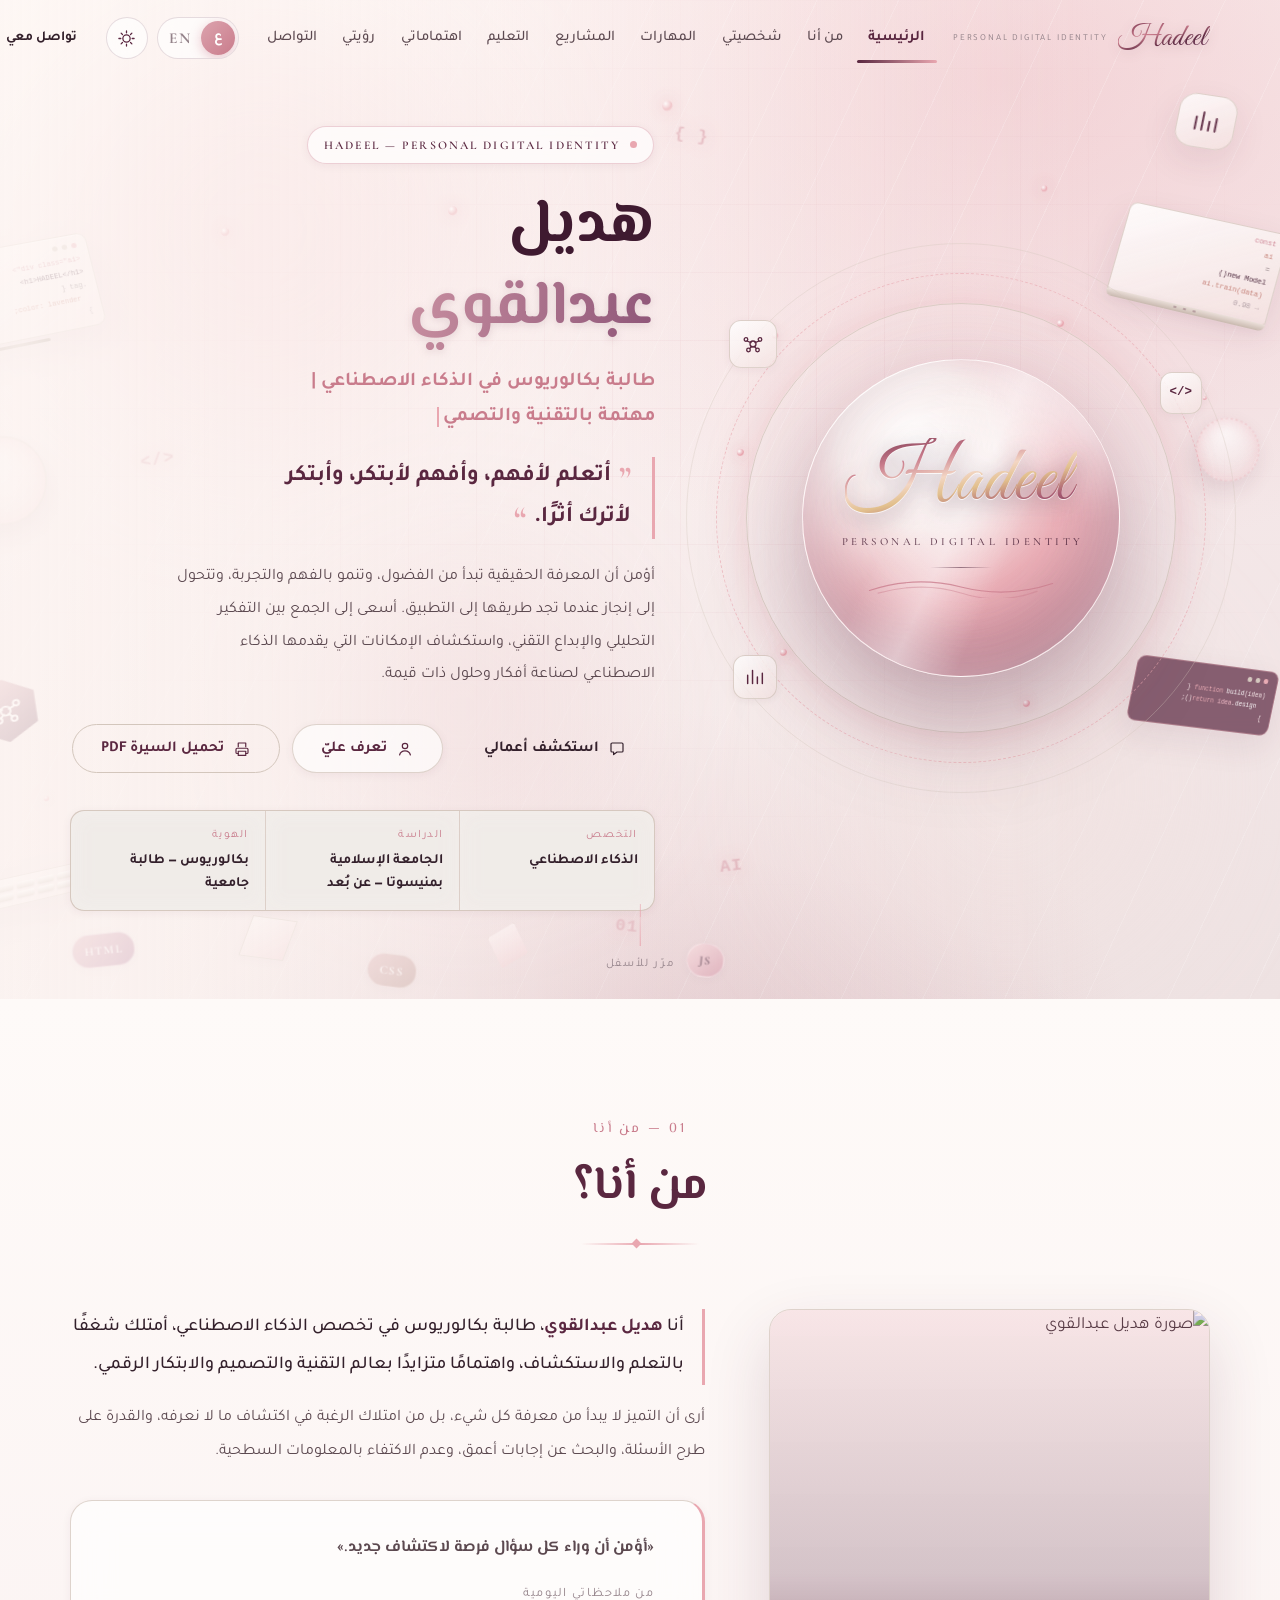
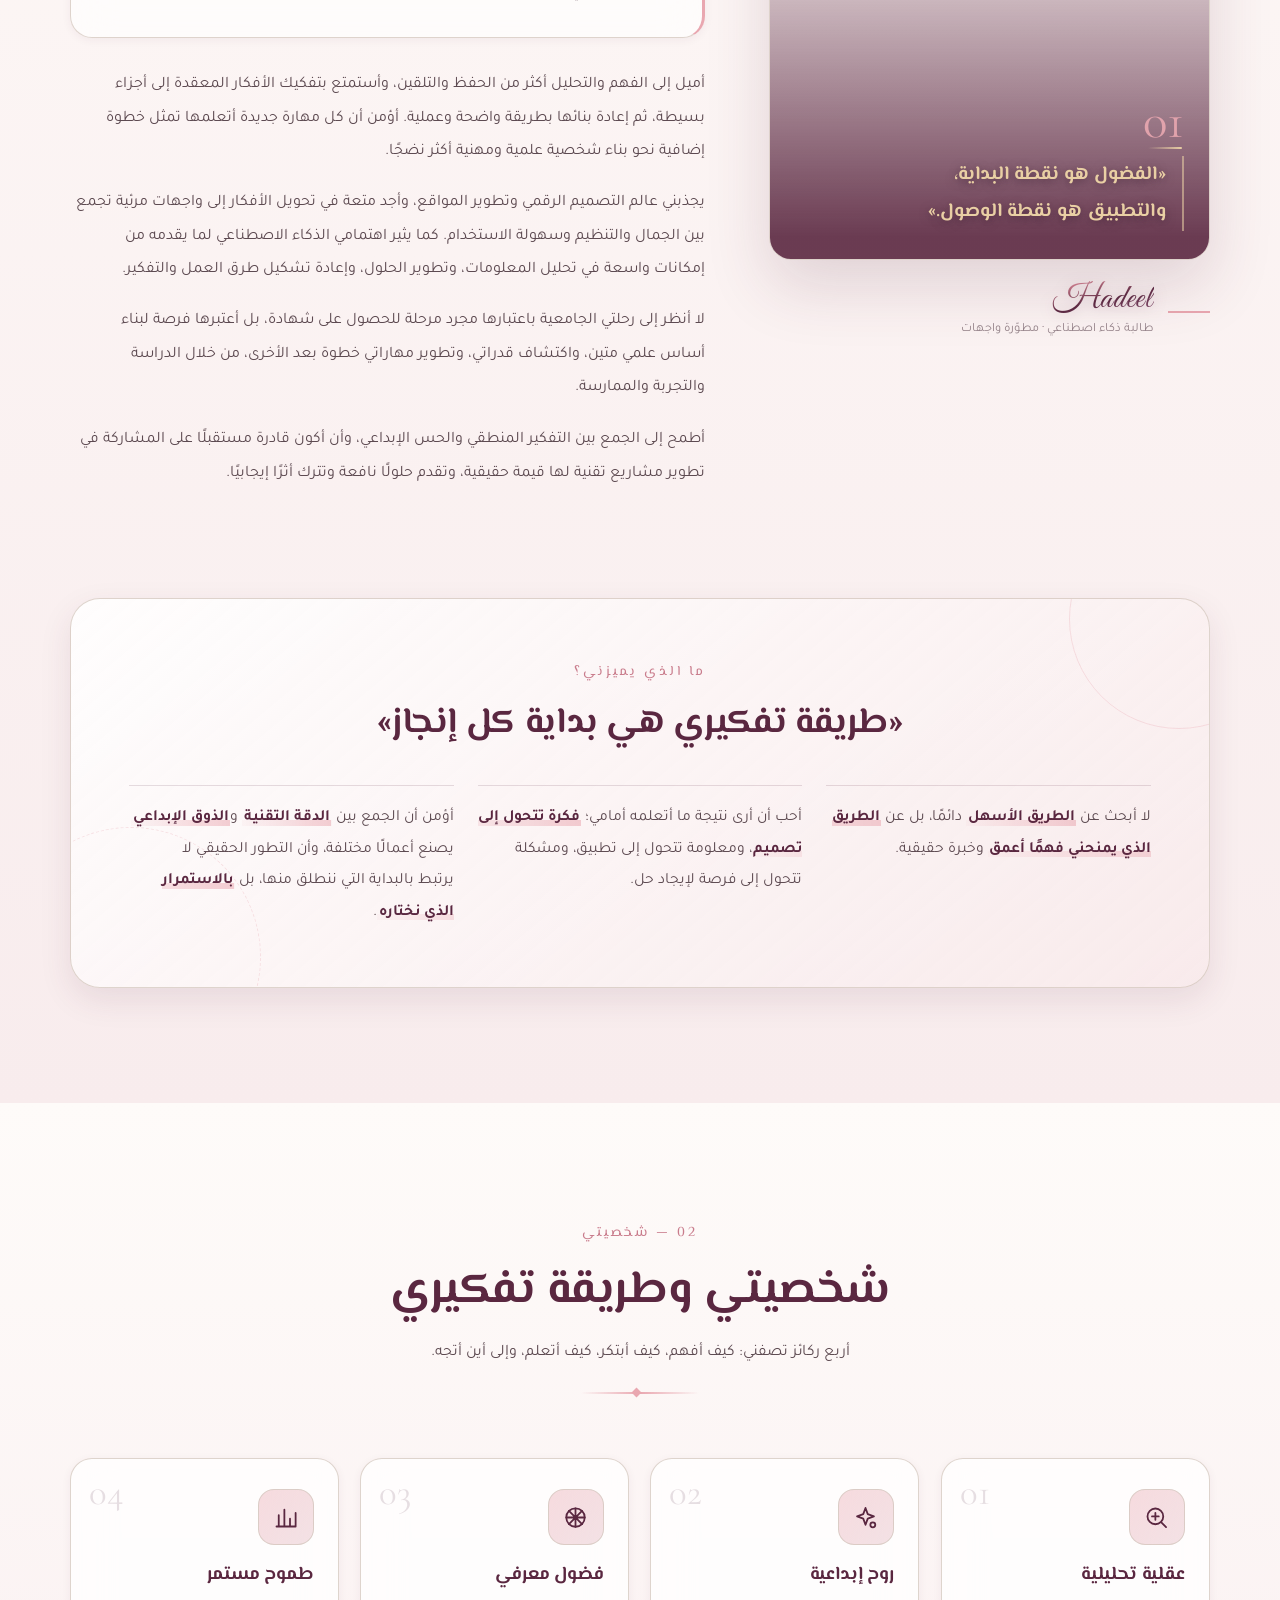
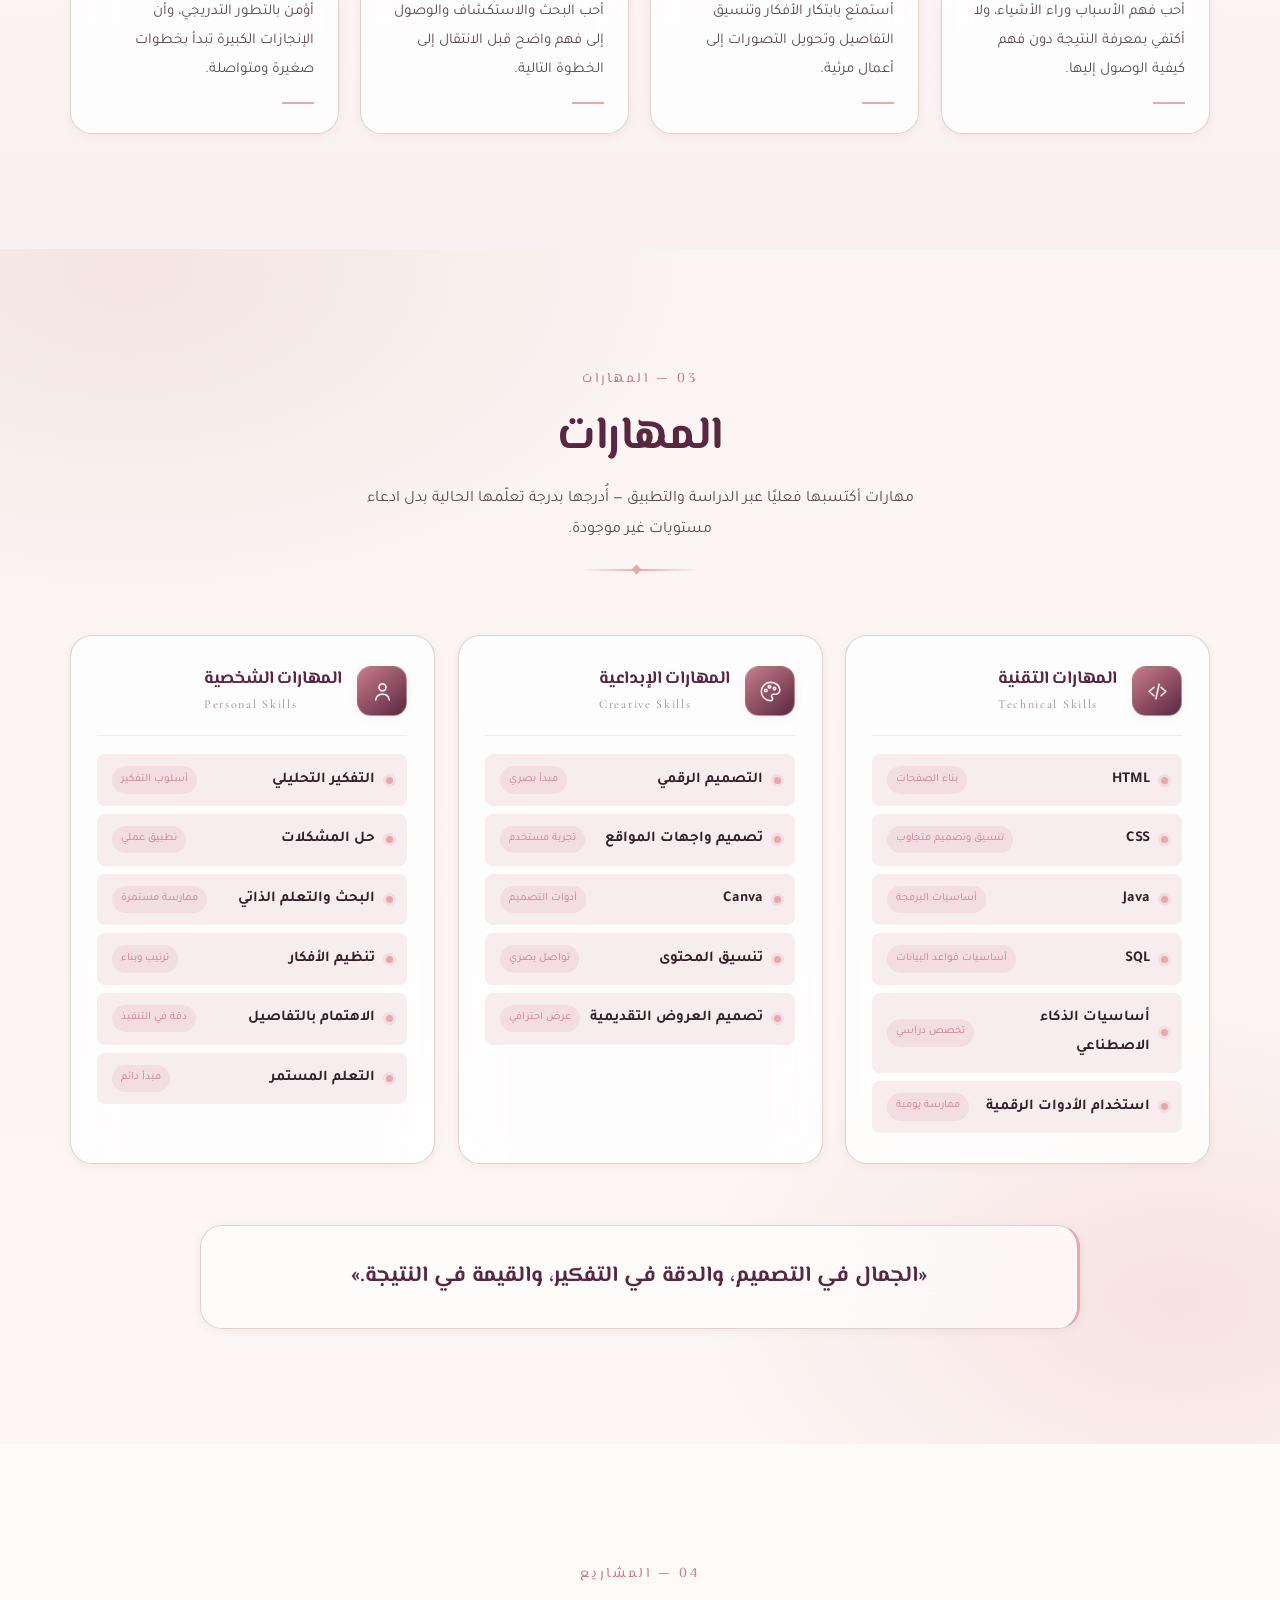
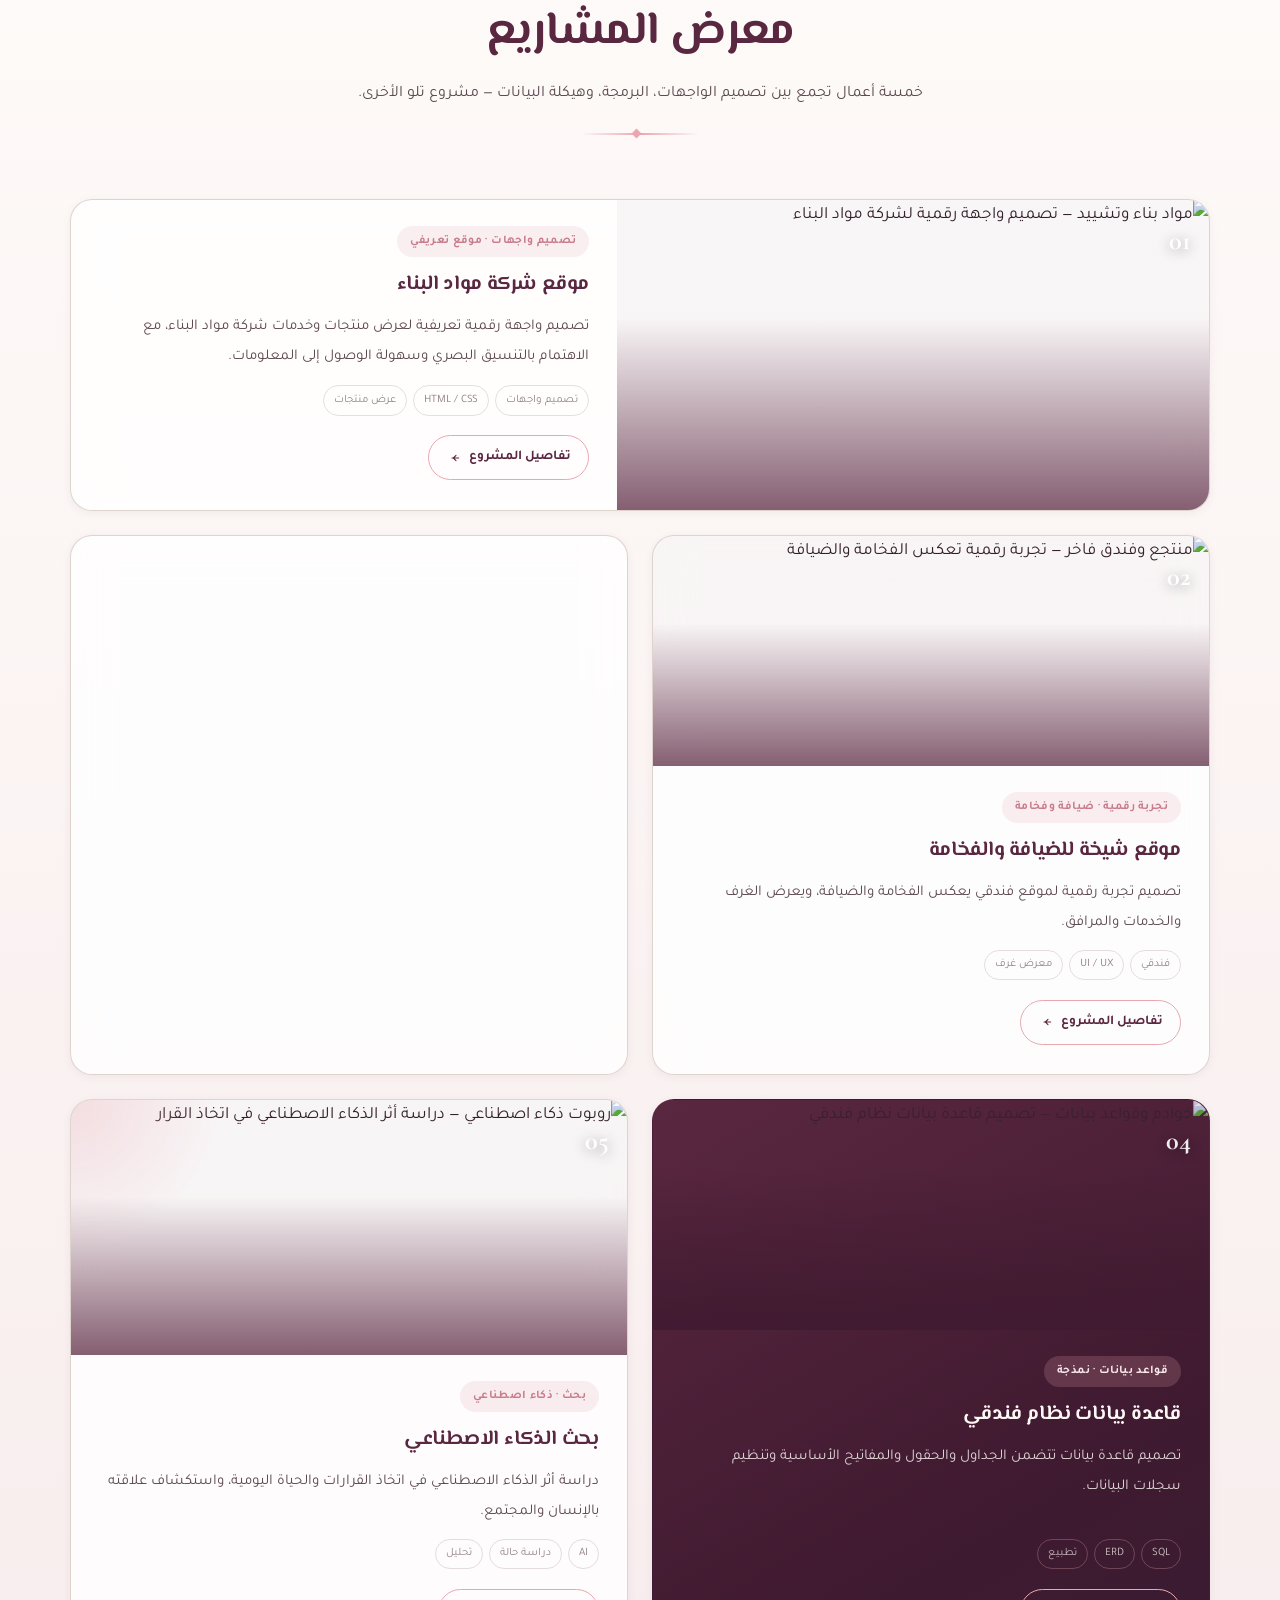
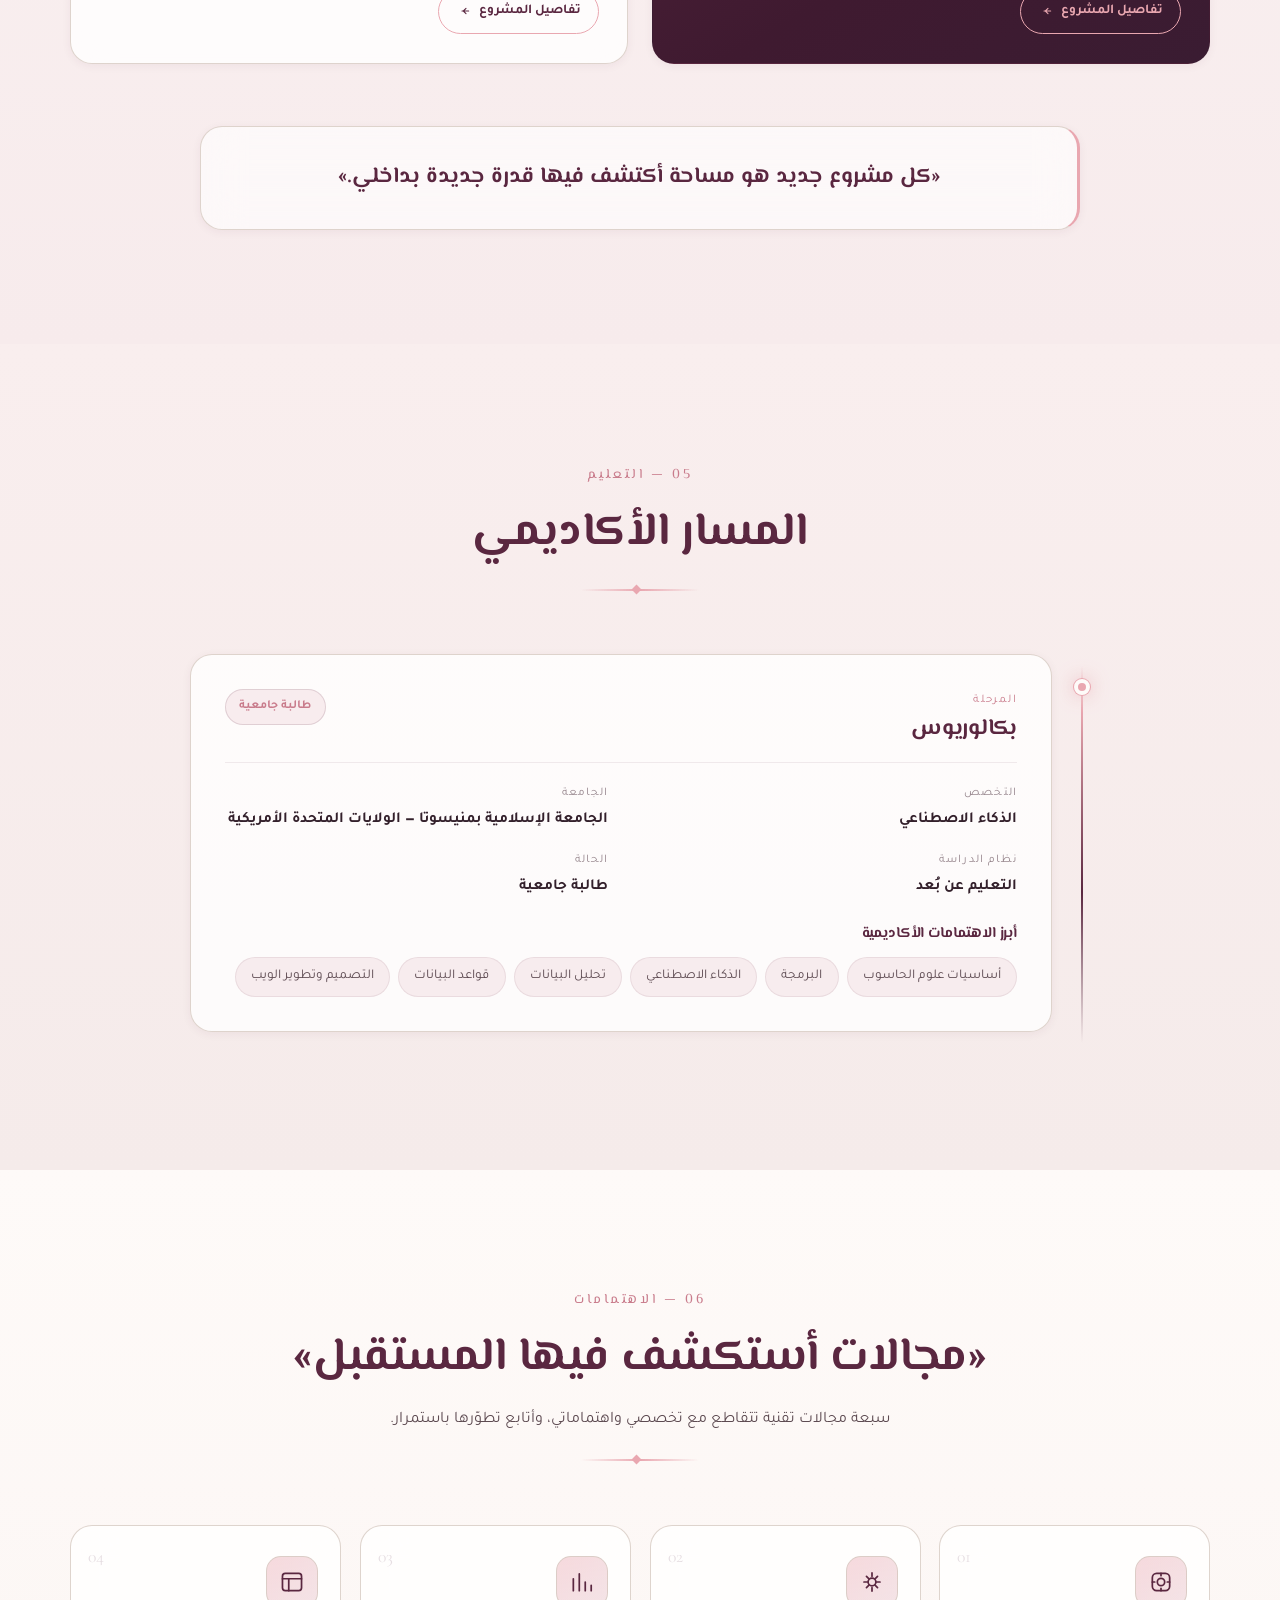
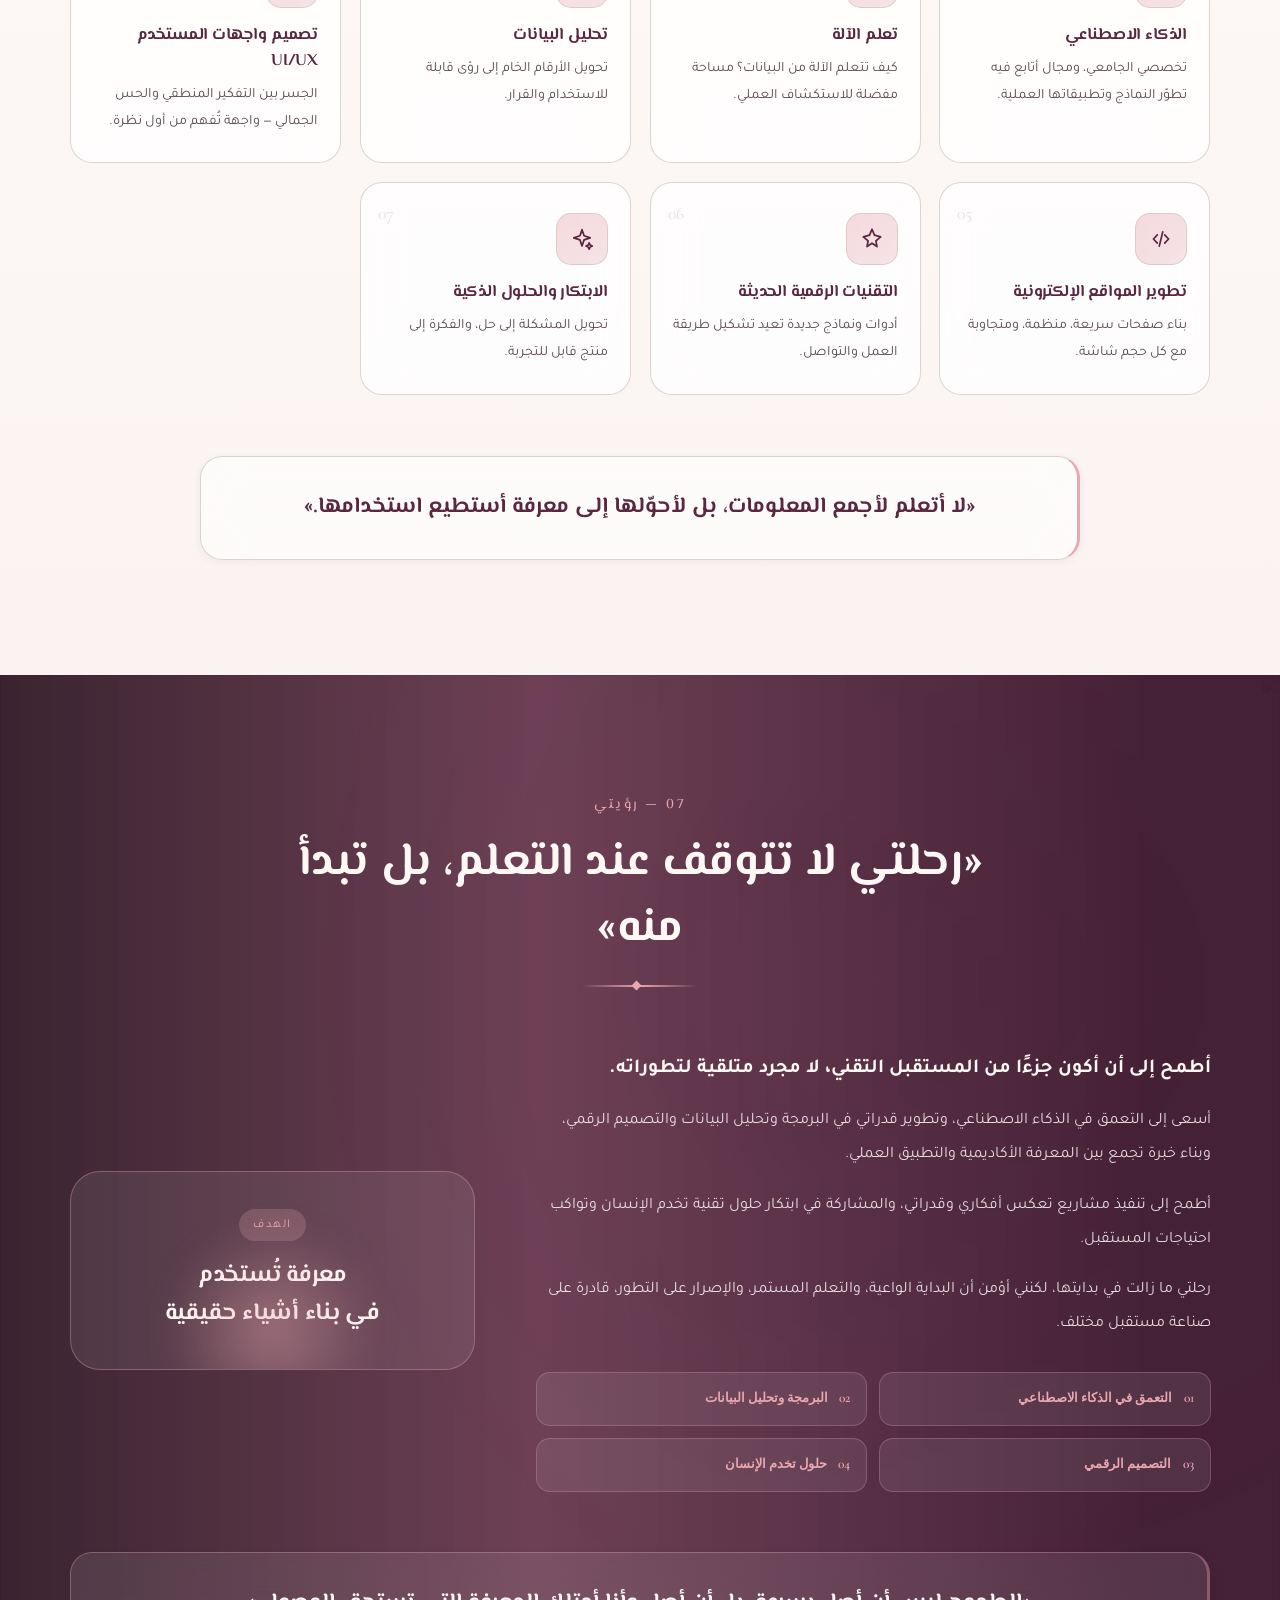
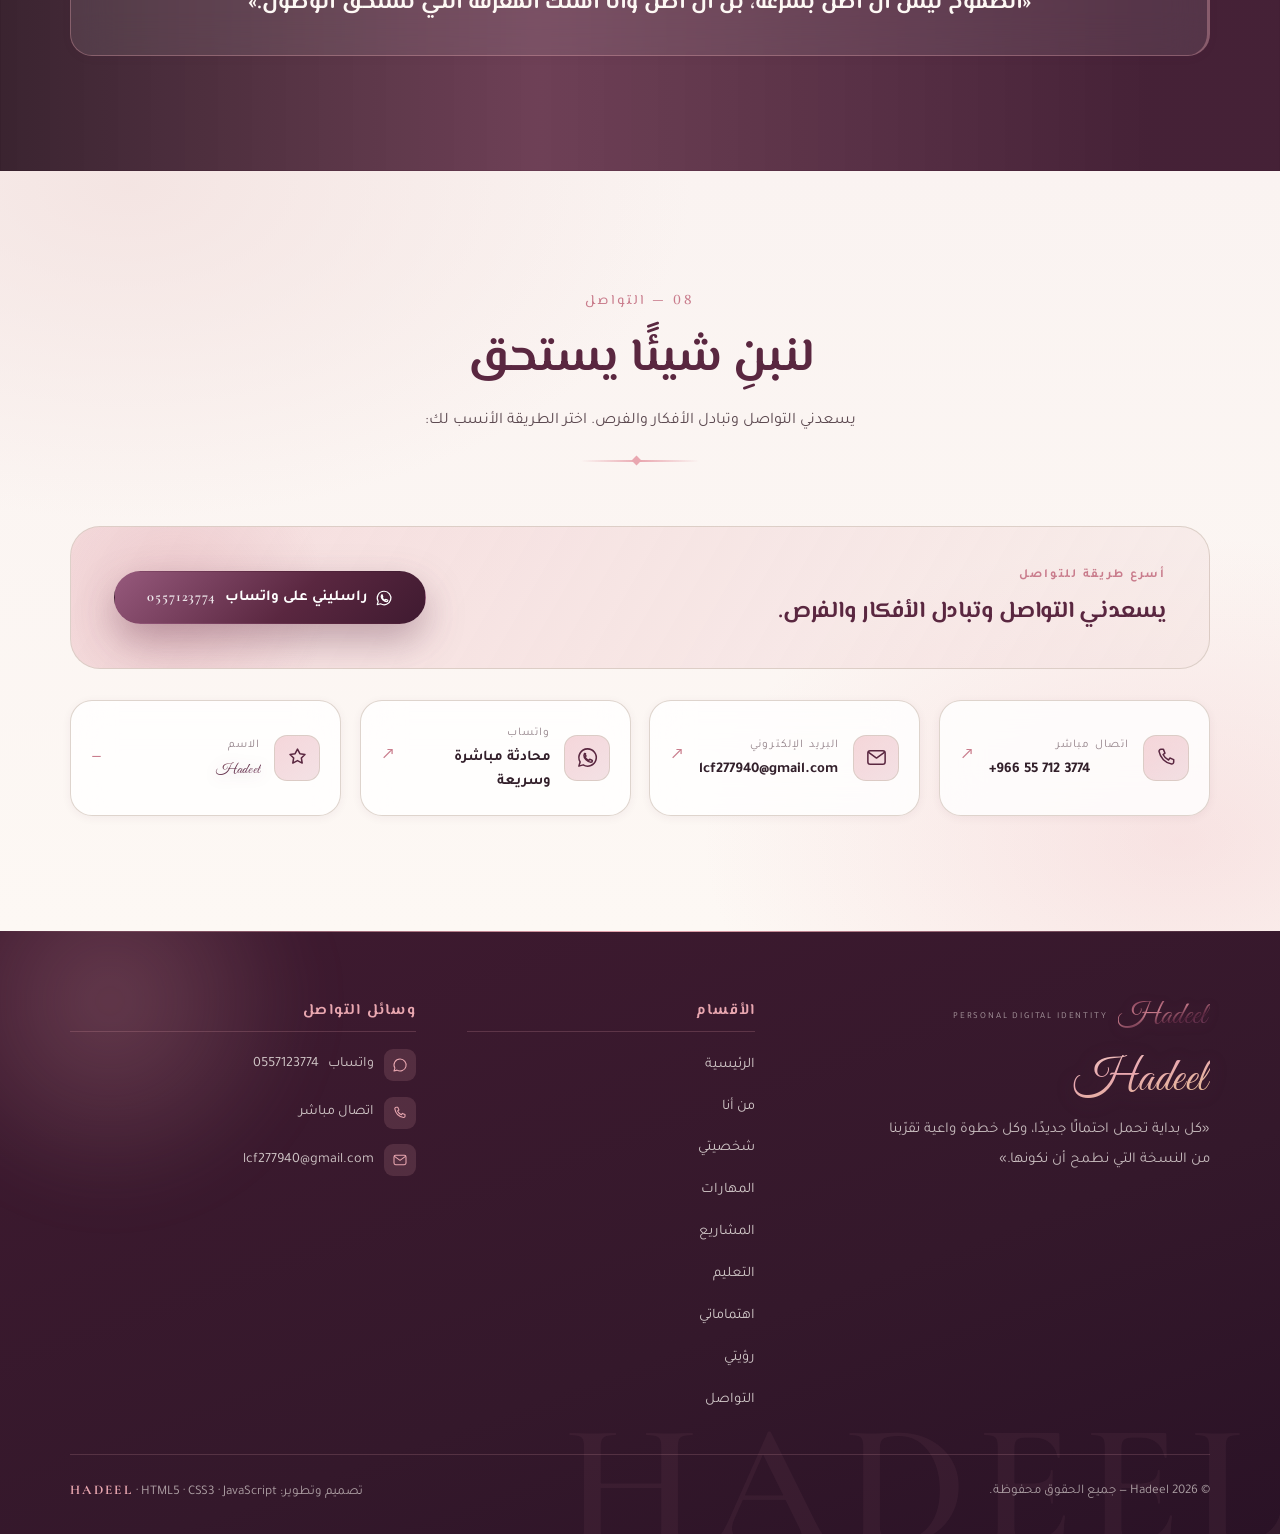
==== index.html @ d0154fa7 "الرفعه 1" ====
﻿<!DOCTYPE html>
<html lang="ar" dir="rtl" data-theme="light" data-lang="ar">
<head>
<meta charset="UTF-8" />
<meta name="viewport" content="width=device-width, initial-scale=1.0" />
<meta name="color-scheme" content="light dark" />

<!-- ============ SEO ============ -->
<title>هديل عبدالقوي | سيرة ذاتية رقمية — HADEEL Personal Digital Identity</title>
<meta name="description" content="Hadeel — هُديل عبدالقوي، طالبة بكالوريوس في الذكاء الاصطناعي، مهتمة بالتقنية والتصميم الرقمي. معرض مشارع، مهارات، تعليم، وروابط تواصل مباشرة." id="metaDescription" />
<meta name="author" content="Hadeel — هديل عبدالقوي" />
<meta name="keywords" content="سيرة ذاتية رقمية, Personal Portfolio, الذكاء الاصطناعي, تصميم واجهات, HTML, CSS, Java, SQL, UI UX" />
<link rel="canonical" href="https://example.com/ha-digital-portfolio/" />

<!-- Open Graph / Twitter -->
<meta property="og:type" content="profile" />
<meta property="og:locale" content="ar_SA" />
<meta property="og:locale:alternate" content="en_US" />
<meta property="og:title" content="Hadeel | HADEEL — Personal Digital Identity" id="ogTitle" />
<meta property="og:description" content="طالبة بكالوريوس في الذكاء الاصطناعي | مهتمة بالتقنية والتصميم الرقمي." id="ogDescription" />
<meta property="og:image" content="images/backgrounds/hero-tech.jpg" />
<meta name="twitter:card" content="summary_large_image" />
<meta name="twitter:title" content="Hadeel | HADEEL Portfolio" id="twTitle" />
<meta name="twitter:description" content="سيرة ذاتية رقمية فاخرة تجمع بين الفكر الأكاديمي والطموح التقني." id="twDescription" />
<meta name="twitter:image" content="images/backgrounds/hero-tech.jpg" />

<!-- ============ Favicon ============ -->
<link rel="icon" type="image/png" href="favicon.png" />
<link rel="apple-touch-icon" href="favicon.png" />

<!-- ============ الخطوط ============ -->
<link rel="preconnect" href="https://fonts.googleapis.com" />
<link rel="preconnect" href="https://fonts.gstatic.com" crossorigin />
<link href="https://fonts.googleapis.com/css2?family=Tajawal:wght@300;400;500;700;800&family=El+Messiri:wght@400;500;600;700&family=Cormorant+Garamond:wght@300;400;500;600;700&family=Great+Vibes&family=Parisienne&family=IBM+Plex+Sans+Arabic:wght@300;400;500;600;700&display=swap" rel="stylesheet" />

<!-- ============ ملف التنسيق الخارجي ============ -->
<link rel="stylesheet" href="style.css" />

<!-- ============ بيانات منظّمة (SEO / JSON-LD) ============ -->
<script type="application/ld+json">
{
  "@context": "https://schema.org",
  "@type": "Person",
  "name": "Hadeel",
  "alternateName": "هديل عبدالقوي",
  "jobTitle": "طالبة بكالوريوس في الذكاء الاصطناعي",
  "email": "mailto:lcf277940@gmail.com",
  "telephone": "+966557123774",
  "url": "https://example.com/ha-digital-portfolio/",
  "sameAs": ["https://wa.me/966557123774"],
  "alumniOf": {
    "@type": "CollegeOrUniversity",
    "name": "Islamic University of Minnesota"
  },
  "knowsAbout": [
    "الذكاء الاصطناعي", "تحليل البيانات", "قواعد البيانات", "البرمجة",
    "تصميم واجهات المستخدم", "تطوير الويب", "التصميم الرقمي"
  ]
}
</script>
</head>

<body>

<!-- ============================================================
     شريط تقدم القراءة (يتم التحكم به من JavaScript)
     ============================================================ -->
<div class="reading-progress" role="progressbar" aria-label="تقدّم القراءة" aria-valuemin="0" aria-valuenax="100" aria-valuenow="0">
  <span class="reading-progress__bar" id="readingProgress"></span>
</div>

<!-- ============================================================
     شريط التنقل
     ============================================================ -->
<header class="site-header" id="siteHeader">
  <div class="container header__inner">

    <!-- العلامة التجارية — توقيع script -->
    <a href="#home" class="logo" aria-label="HADEEL — الصفحة الرئيسية">
      <span class="logo__word" aria-hidden="true">Hadeel</span>
      <span class="logo__text">
        <small>Personal Digital Identity</small>
      </span>
    </a>

    <!-- روابط التنقل -->
    <nav class="nav" id="primaryNav" aria-label="التنقل الرئيسي">
      <ul class="nav__list">
        <li><a class="nav__link is-active" href="#home" data-i18n="nav.home">الرئيسية</a></li>
        <li><a class="nav__link" href="#about" data-i18n="nav.about">من أنا</a></li>
        <li><a class="nav__link" href="#personality" data-i18n="nav.personality">شخصيتي</a></li>
        <li><a class="nav__link" href="#skills" data-i18n="nav.skills">المهارات</a></li>
        <li><a class="nav__link" href="#projects" data-i18n="nav.projects">المشاريع</a></li>
        <li><a class="nav__link" href="#education" data-i18n="nav.education">التعليم</a></li>
        <li><a class="nav__link" href="#interests" data-i18n="nav.interests">اهتماماتي</a></li>
        <li><a class="nav__link" href="#vision" data-i18n="nav.vision">رؤيتي</a></li>
        <li><a class="nav__link" href="#contact" data-i18n="nav.contact">التواصل</a></li>
      </ul>
      <span class="nav__indicator" id="navIndicator" aria-hidden="true"></span>
    </nav>

    <!-- الأدوات -->
    <div class="header__tools">
      <!-- مبدّل اللغة -->
      <button class="lang-toggle" id="langToggle" type="button" aria-label="تغيير لغة الموقع / Switch language" title="العربية / English">
        <span class="lang-toggle__opt is-active" data-lang-opt="ar">ع</span>
        <span class="lang-toggle__opt" data-lang-opt="en">EN</span>
      </button>

      <button class="icon-btn" id="themeToggle" type="button" aria-label="تفعيل الوضع الليلي" aria-pressed="false" title="تبديل الوضع الليلي / النهاري">
        <svg class="icon-btn__sun" viewBox="0 0 24 24" aria-hidden="true"><circle cx="12" cy="12" r="4.6"/><g stroke-linecap="round"><path d="M12 2.4v2.4M12 19.2v2.4M2.4 12h2.4M19.2 12h2.4M5.2 5.2l1.7 1.7M17.1 17.1l1.7 1.7M18.8 5.2l-1.7 1.7M6.9 17.1l-1.7 1.7"/></g></svg>
        <svg class="icon-btn__moon" viewBox="0 0 24 24" aria-hidden="true"><path d="M20.4 14.6A8.6 8.6 0 0 1 9.4 3.6a8.6 8.6 0 1 0 11 11Z"/></svg>
      </button>

      <a class="btn btn--sm btn--lilac header__cta" href="#contact" data-i18n="nav.cta">تواصل معي</a>

      <button class="nav-toggle" id="navToggle" type="button" aria-label="فتح القائمة" aria-expanded="false" aria-controls="primaryNav">
        <span class="nav-toggle__bar"></span>
        <span class="nav-toggle__bar"></span>
        <span class="nav-toggle__bar"></span>
      </button>
    </div>
  </div>
</header>
<div class="nav-overlay" id="navOverlay" hidden></div>

<main id="main">

<!-- ============================================================
     1) الواجهة الرئيسية — HERO
     ============================================================ -->
<section class="hero" id="home">

  <!-- ---------- المشهد ثلاثي الأبعاد للخلفية ---------- -->
  <div class="scene" id="scene" aria-hidden="true">
    <span class="scene__depth scene__depth--far"></span>
    <span class="scene__depth scene__depth--mid"></span>
    <span class="scene__depth scene__depth--near"></span>

    <!-- هالات ضوئية -->
    <span class="scene__glow scene__glow--1"></span>
    <span class="scene__glow scene__glow--2"></span>
    <span class="scene__glow scene__glow--3"></span>

    <div class="scene__objects" id="sceneObjects">

      <!-- شاشة صغيرة تعرض HTML و CSS -->
      <figure class="obj obj--code-screen" data-depth="26" data-float="18" style="--x:1.5%; --y:30%; --r:-14deg; --tilt:18deg;  --d:0s">
        <div class="obj__screen">
          <span class="obj__bar"><i></i><i></i><i></i></span>
          <span class="obj__code">
            <b class="c1">&lt;div class="ai"&gt;</b>
            <b class="c2">&lt;h1&gt;HADEEL&lt;/h1&gt;</b>
            <b class="c3">.tag {</b>
            <b class="c4">&nbsp;&nbsp;color: lavender;</b>
            <b class="c5">}</b>
          </span>
        </div>
        <span class="obj__stand"></span>
      </figure>

      <!-- كمبيوتر محمول مصغّر -->
      <figure class="obj obj--laptop" data-depth="46" data-float="22" style="--x:92%; --y:27%; --r:16deg;  --tilt:-16deg; --d:-4s">
        <div class="obj__lid">
          <span class="obj__lidscreen">
            <b class="c1">const</b> <b class="c4">ai</b> <b class="c3">=</b> <b class="c2">new Model()</b>
            <b class="c4">ai.train(data)</b>
            <b class="c5">→ 0.98</b>
          </span>
        </div>
        <div class="obj__base"><span></span><span></span><span></span></div>
      </figure>

      <!-- نافذة أكواد شفافة عائمة -->
      <figure class="obj obj--terminal" data-depth="34" data-float="16" style="--x:93%; --y:69%; --r:9deg;   --tilt:12deg;  --d:-2.2s">
        <span class="obj__bar"><i></i><i></i><i></i></span>
        <code>
          <b class="c1">function</b> <b class="c2">build</b>(idea) {<br />
          &nbsp;&nbsp;<b class="c1">return</b> <b class="c4">idea</b>.<b class="c2">design</b>();<br />
          }
        </code>
      </figure>

      <!-- رموز الذكاء الاصطناعي -->
      <figure class="obj obj--ai" data-depth="58" data-float="20" style="--x:2.5%; --y:70%; --r:-8deg; --tilt:22deg;  --d:-6s">
        <span class="obj__hex">
          <svg viewBox="0 0 24 24"><circle cx="12" cy="12" r="3.2"/><circle cx="4.6" cy="7.4" r="2"/><circle cx="19.4" cy="7.4" r="2"/><circle cx="7" cy="18.4" r="2"/><circle cx="17" cy="18.4" r="2"/><path d="M5.6 8.9 9.8 10.8M18.4 8.9 14.2 10.8M8 16.9l2.4-2.5M16 16.9l-2.4-2.5"/></svg>
        </span>
      </figure>

      <!-- رمز تحليل البيانات -->
      <figure class="obj obj--data" data-depth="40" data-float="17" style="--x:93%; --y:13%; --r:12deg;  --tilt:-12deg; --d:-3.1s">
        <span class="obj__glass">
          <svg viewBox="0 0 24 24"><path d="M4 19.5V9M9.3 19.5V4.5M14.7 19.5v-7.8M20 19.5v-11"/></svg>
        </span>
      </figure>

      <!-- شارات لغات البرمجة -->
      <span class="obj obj--chip obj--chip-html" data-depth="30" data-float="14" style="--x:9%;  --y:94%; --r:-6deg; --d:-1.4s">HTML</span>
      <span class="obj obj--chip obj--chip-css"  data-depth="30" data-float="14" style="--x:31%; --y:96%; --r:7deg;  --d:-5.2s">CSS</span>
      <span class="obj obj--chip obj--chip-js"   data-depth="30" data-float="14" style="--x:55%; --y:95%; --r:5deg;  --d:-2.6s">JS</span>

      <!-- حروف وأرقام برمجية مضيئة -->
      <span class="obj obj--glyph obj--glyph-1" data-depth="22" data-float="19" style="--x:54%; --y:14%; --r:8deg;   --d:-0.8s">{ }</span>
      <span class="obj obj--glyph obj--glyph-2" data-depth="24" data-float="17" style="--x:13%; --y:46%; --r:-10deg; --d:-3.7s">&lt;/&gt;</span>
      <span class="obj obj--glyph obj--glyph-3" data-depth="20" data-float="21" style="--x:49%; --y:92%; --r:6deg;   --d:-7.2s">01</span>
      <span class="obj obj--glyph obj--glyph-4" data-depth="22" data-float="16" style="--x:57%; --y:86%; --r:-7deg;  --d:-4.4s">AI</span>

      <!-- مجسمات هندسية وحلقات -->
      <span class="obj obj--ring" data-depth="36" data-float="15" style="--x:1.5%; --y:48%; --r:0deg;  --d:-1.1s"></span>
      <span class="obj obj--ring obj--ring-2" data-depth="28" data-float="18" style="--x:95%; --y:45%; --r:24deg; --d:-4.8s"></span>
      <span class="obj obj--cube" data-depth="52" data-float="17" style="--x:22%; --y:92%; --r:18deg; --tilt:24deg; --d:-2.9s">
        <i></i><i></i><i></i>
      </span>
      <span class="obj obj--diamond" data-depth="44" data-float="19" style="--x:40%; --y:93%; --r:12deg; --tilt:-20deg; --d:-6.4s"></span>

      <!-- لوحة مفاتيح مصغّرة -->
      <figure class="obj obj--keyboard" data-depth="28" data-float="13" style="--x:3%; --y:88%; --r:-4deg; --tilt:34deg; --d:-1.9s">
        <i></i><i></i><i></i><i></i><i></i><i></i><i></i><i></i><i></i><i></i>
      </figure>

      <!-- نقاط ضوئية وجسيمات -->
      <span class="obj obj--spark obj--spark-1" data-depth="60" data-float="24" style="--x:19%; --y:24%; --d:-1.2s"></span>
      <span class="obj obj--spark obj--spark-2" data-depth="70" data-float="26" style="--x:80%; --y:20%; --d:-3.4s"></span>
      <span class="obj obj--spark obj--spark-3" data-depth="64" data-float="22" style="--x:52%; --y:12%; --d:-5.6s"></span>
      <span class="obj obj--spark obj--spark-4" data-depth="72" data-float="25" style="--x:6%;  --y:78%; --d:-7.8s"></span>
      <span class="obj obj--spark obj--spark-5" data-depth="58" data-float="23" style="--x:70%; --y:62%; --d:-2.1s"></span>
      <span class="obj obj--spark obj--spark-6" data-depth="66" data-float="21" style="--x:92%; --y:40%; --d:-4.6s"></span>
      <span class="obj obj--spark obj--spark-7" data-depth="62" data-float="24" style="--x:36%; --y:22%; --d:-6.9s"></span>
      <span class="obj obj--spark obj--spark-8" data-depth="74" data-float="27" style="--x:60%; --y:34%; --d:-0.4s"></span>

    </div>

    <!-- طبقة تعتيم ناعمة فوق العناصر قرب عمود النص لضمان وضوح القراءة -->
    <span class="scene__scrim" aria-hidden="true"></span>
  </div>

  <div class="container hero__inner">

    <!-- الجهة الأولى: الدائرة الرئيسية مع شعار HADEEL -->
    <div class="hero__visual reveal" data-delay="1">
      <div class="medallion" data-tilt>
        <!-- حلقات متداخلة -->
        <span class="medallion__ring medallion__ring--1" aria-hidden="true"></span>
        <span class="medallion__ring medallion__ring--2" aria-hidden="true"></span>
        <span class="medallion__ring medallion__ring--3" aria-hidden="true"></span>
        <span class="medallion__halo" aria-hidden="true"></span>

        <!-- نقاط ضوئية على المحيط -->
        <span class="medallion__dot medallion__dot--1" aria-hidden="true"></span>
        <span class="medallion__dot medallion__dot--2" aria-hidden="true"></span>
        <span class="medallion__dot medallion__dot--3" aria-hidden="true"></span>
        <span class="medallion__dot medallion__dot--4" aria-hidden="true"></span>

        <!-- القرص الزجاجي -->
        <div class="medallion__disc">
          <span class="medallion__shine" aria-hidden="true"></span>
          <span class="medallion__sweep" aria-hidden="true"></span>

          <h2 class="medallion__word" aria-label="Hadeel">Hadeel</h2>
          <p class="medallion__tag">PERSONAL DIGITAL IDENTITY</p>

          <span class="medallion__rule" aria-hidden="true"></span>
          <svg class="medallion__flourish" viewBox="0 0 220 24" aria-hidden="true">
            <path d="M4 16C40 4 78 4 110 12c32 8 70 8 106-4" />
            <path d="M14 19c34-9 68-9 96 0 28 9 58 9 88-2" opacity=".55" />
          </svg>
        </div>

        <!-- عناصر تقنية مصغّرة حول الدائرة -->
        <span class="medallion__mini medallion__mini--html" aria-hidden="true">&lt;/&gt;</span>
        <span class="medallion__mini medallion__mini--ai" aria-hidden="true">
          <svg viewBox="0 0 24 24"><circle cx="12" cy="12" r="3"/><circle cx="5" cy="7.5" r="1.8"/><circle cx="19" cy="7.5" r="1.8"/><circle cx="7.5" cy="18" r="1.8"/><circle cx="16.5" cy="18" r="1.8"/><path d="M6 9l4 1.7M18 9l-4 1.7M8.6 16.6l2.2-2.3M15.4 16.6l-2.2-2.3"/></svg>
        </span>
        <span class="medallion__mini medallion__mini--chart" aria-hidden="true">
          <svg viewBox="0 0 24 24"><path d="M4 19V10M9.3 19V5M14.6 19v-7M20 19V8"/></svg>
        </span>
      </div>
    </div>

    <!-- الجهة الثانية: الاسم والمسمى والنصوص -->
    <div class="hero__content">
      <span class="hero__eyebrow reveal" data-delay="0">
        <span class="hero__eyebrow-dot" aria-hidden="true"></span>
        HADEEL — PERSONAL DIGITAL IDENTITY
      </span>

      <h1 class="hero__title reveal" data-delay="1">
        <span class="hero__title-line" data-i18n="hero.name1">هديل</span>
        <span class="hero__title-line hero__title-line--accent" data-i18n="hero.name2">عبدالقوي</span>
      </h1>

      <!-- المسمى المهني مع تأثير الكتابة -->
      <p class="hero__role reveal" data-delay="2" aria-live="polite">
        <span class="hero__role-text" id="typedRole"></span><span class="hero__caret" id="typedCaret" aria-hidden="true"></span>
      </p>

      <!-- العبارة الرئيسية -->
      <blockquote class="hero__quote reveal" data-delay="3">
        <span class="hero__quote-mark" aria-hidden="true">”</span>
        <span data-i18n="hero.quote">أتعلم لأفهم، وأفهم لأبتكر، وأبتكر لأترك أثرًا.</span>
        <span class="hero__quote-mark hero__quote-mark--end" aria-hidden="true">“</span>
      </blockquote>

      <!-- النص التعريفي -->
      <p class="hero__text reveal" data-delay="4" data-i18n="hero.text">
        أؤمن أن المعرفة الحقيقية تبدأ من الفضول، وتنمو بالفهم والتجربة، وتتحول إلى إنجاز
        عندما تجد طريقها إلى التطبيق. أسعى إلى الجمع بين التفكير التحليلي والإبداع التقني،
        واستكشاف الإمكانات التي يقدمها الذكاء الاصطناعي لصناعة أفكار وحلول ذات قيمة.
      </p>

      <!-- الأزرار -->
      <div class="hero__actions reveal" data-delay="5">
        <a class="btn btn--lilac" href="#projects">
          <svg viewBox="0 0 24 24" aria-hidden="true" class="btn__icon"><path d="M4 5.5A1.5 1.5 0 0 1 5.5 4h13A1.5 1.5 0 0 1 20 5.5v9A1.5 1.5 0 0 1 18.5 16H12l-4.5 3.5V16H5.5A1.5 1.5 0 0 1 4 14.5Z"/></svg>
          <span data-i18n="hero.btn.projects">استكشف أعمالي</span>
        </a>
        <a class="btn btn--glass" href="#about">
          <svg viewBox="0 0 24 24" aria-hidden="true" class="btn__icon"><circle cx="12" cy="8" r="3.6"/><path d="M4.8 20c.9-3.6 3.7-5.6 7.2-5.6s6.3 2 7.2 5.6"/></svg>
          <span data-i18n="hero.btn.about">تعرف عليّ</span>
        </a>
        <button class="btn btn--outline" id="printCv" type="button">
          <svg viewBox="0 0 24 24" aria-hidden="true" class="btn__icon"><path d="M7 9V4h10v5M7 18H5.5A1.5 1.5 0 0 1 4 16.5v-4A1.5 1.5 0 0 1 5.5 11h13a1.5 1.5 0 0 1 1.5 1.5v4a1.5 1.5 0 0 1-1.5 1.5H17"/><path d="M7 15h10v5.5H7z"/></svg>
          <span data-i18n="hero.btn.pdf">تحميل السيرة PDF</span>
        </button>
      </div>

      <!-- حقائق سريعة -->
      <ul class="hero__facts reveal" data-delay="6">
        <li>
          <span class="hero__fact-label" data-i18n="hero.fact1.label">التخصص</span>
          <span class="hero__fact-value" data-i18n="hero.fact1.value">الذكاء الاصطناعي</span>
        </li>
        <li>
          <span class="hero__fact-label" data-i18n="hero.fact2.label">الدراسة</span>
          <span class="hero__fact-value" data-i18n="hero.fact2.value">الجامعة الإسلامية بمنيسوتا — عن بُعد</span>
        </li>
        <li>
          <span class="hero__fact-label" data-i18n="hero.fact3.label">الهوية</span>
          <span class="hero__fact-value" data-i18n="hero.fact3.value">بكالوريوس — طالبة جامعية</span>
        </li>
      </ul>
    </div>
  </div>

  <!-- مؤشر التمرير -->
  <a class="hero__scroll" href="#about" aria-label="انتقل إلى قسم من أنا">
    <span class="hero__scroll-line" aria-hidden="true"></span>
    <span class="hero__scroll-text" data-i18n="hero.scroll">مرّر للأسفل</span>
  </a>
</section>

<!-- ============================================================
     2) قسم من أنا — ABOUT
     ============================================================ -->
<section class="section section--about" id="about" aria-labelledby="aboutTitle">
  <div class="section__wash" aria-hidden="true"></div>

  <div class="container">

    <header class="section__head reveal">
      <span class="section__eyebrow" data-i18n="about.eyebrow">01 — من أنا</span>
      <h2 class="section__title" id="aboutTitle" data-i18n="about.title">من أنا؟</h2>
      <span class="section__rule" aria-hidden="true"></span>
    </header>

    <div class="about">

      <!-- العمود البصري — الصورة الشخصية -->
      <aside class="about__aside reveal" data-delay="1">
        <div class="about__visual" data-tilt>
          <img src="images/profile.jpg" alt="صورة هديل عبدالقوي" loading="lazy" decoding="async" data-i18n-alt="about.visual.alt" />
          <div class="about__visual-overlay" aria-hidden="true"></div>
          <div class="about__visual-text">
            <span class="about__visual-num" aria-hidden="true">01</span>
            <p class="about__visual-quote" data-i18n="about.visual.text">«الفضول هو نقطة البداية،<br />والتطبيق هو نقطة الوصول.»</p>
          </div>
        </div>

        <div class="about__signature">
          <span class="about__signature-line" aria-hidden="true"></span>
          <div>
            <strong class="signature signature--md" data-i18n="about.sig.name">Hadeel</strong>
            <small data-i18n="about.sig.role">طالبة ذكاء اصطناعي · مطوّرة واجهات</small>
          </div>
        </div>
      </aside>

      <!-- العمود النصي (Editorial) -->
      <div class="about__body">

        <p class="about__lead reveal" data-i18n="about.lead">
          أنا <strong>هديل عبدالقوي</strong>، طالبة بكالوريوس في تخصص الذكاء الاصطناعي،
          أمتلك شغفًا بالتعلم والاستكشاف، واهتمامًا متزايدًا بعالم التقنية والتصميم والابتكار الرقمي.
        </p>

        <p class="reveal" data-delay="1" data-i18n="about.p1">
          أرى أن التميز لا يبدأ من معرفة كل شيء، بل من امتلاك الرغبة في اكتشاف ما لا نعرفه،
          والقدرة على طرح الأسئلة، والبحث عن إجابات أعمق، وعدم الاكتفاء بالمعلومات السطحية.
        </p>

        <blockquote class="pullquote reveal" data-delay="2">
          <p data-i18n="about.quote">«أؤمن أن وراء كل سؤال فرصة لاكتشاف جديد.»</p>
          <cite data-i18n="about.quote.cite">من ملاحظاتي اليومية</cite>
        </blockquote>

        <p class="reveal" data-delay="1" data-i18n="about.p2">
          أميل إلى الفهم والتحليل أكثر من الحفظ والتلقين، وأستمتع بتفكيك الأفكار المعقدة إلى أجزاء بسيطة،
          ثم إعادة بنائها بطريقة واضحة وعملية. أؤمن أن كل مهارة جديدة أتعلمها تمثل خطوة إضافية
          نحو بناء شخصية علمية ومهنية أكثر نضجًا.
        </p>

        <p class="reveal" data-delay="1" data-i18n="about.p3">
          يجذبني عالم التصميم الرقمي وتطوير المواقع، وأجد متعة في تحويل الأفكار إلى واجهات مرئية
          تجمع بين الجمال والتنظيم وسهولة الاستخدام. كما يثير اهتمامي الذكاء الاصطناعي لما يقدمه
          من إمكانات واسعة في تحليل المعلومات، وتطوير الحلول، وإعادة تشكيل طرق العمل والتفكير.
        </p>

        <p class="reveal" data-delay="1" data-i18n="about.p4">
          لا أنظر إلى رحلتي الجامعية باعتبارها مجرد مرحلة للحصول على شهادة، بل أعتبرها فرصة لبناء
          أساس علمي متين، واكتشاف قدراتي، وتطوير مهاراتي خطوة بعد الأخرى، من خلال الدراسة والتجربة والممارسة.
        </p>

        <p class="reveal" data-delay="1" data-i18n="about.p5">
          أطمح إلى الجمع بين التفكير المنطقي والحس الإبداعي، وأن أكون قادرة مستقبلًا على المشاركة
          في تطوير مشاريع تقنية لها قيمة حقيقية، وتقدم حلولًا نافعة وتترك أثرًا إيجابيًا.
        </p>

      </div>
    </div>

    <!-- ============ ما الذي يميزني؟ ============ -->
    <div class="manifesto reveal" id="distinct">
      <span class="manifesto__deco manifesto__deco--left" aria-hidden="true"></span>
      <span class="manifesto__deco manifesto__deco--right" aria-hidden="true"></span>

      <div class="manifesto__head">
        <span class="section__eyebrow" data-i18n="distinct.eyebrow">ما الذي يميزني؟</span>
        <h3 class="manifesto__title" data-i18n="distinct.title">«طريقة تفكيري هي بداية كل إنجاز»</h3>
      </div>

      <div class="manifesto__grid">
        <p data-i18n="distinct.p1">
          لا أبحث عن <em class="mark">الطريق الأسهل</em> دائمًا، بل عن <em class="mark">الطريق الذي يمنحني فهمًا أعمق</em>
          وخبرة حقيقية.
        </p>
        <p data-i18n="distinct.p2">
          أحب أن أرى نتيجة ما أتعلمه أمامي؛ <em class="mark">فكرة تتحول إلى تصميم</em>، ومعلومة تتحول إلى تطبيق،
          ومشكلة تتحول إلى فرصة لإيجاد حل.
        </p>
        <p data-i18n="distinct.p3">
          أؤمن أن الجمع بين <em class="mark">الدقة التقنية</em> و<em class="mark">الذوق الإبداعي</em> يصنع أعمالًا مختلفة،
          وأن التطور الحقيقي لا يرتبط بالبداية التي ننطلق منها، بل <em class="mark">بالاستمرار الذي نختاره</em>.
        </p>
      </div>
    </div>

  </div>
</section>

<!-- ============================================================
     3) قسم شخصيتي — PERSONALITY
     ============================================================ -->
<section class="section section--personality" id="personality" aria-labelledby="personalityTitle">
  <div class="container">
    <header class="section__head reveal">
      <span class="section__eyebrow" data-i18n="personality.eyebrow">02 — شخصيتي</span>
      <h2 class="section__title" id="personalityTitle" data-i18n="personality.title">شخصيتي وطريقة تفكيري</h2>
      <p class="section__subtitle" data-i18n="personality.subtitle">
        أربع ركائز تصفني: كيف أفهم، كيف أبتكر، كيف أتعلم، وإلى أين أتجه.
      </p>
      <span class="section__rule" aria-hidden="true"></span>
    </header>

    <div class="cards-grid">

      <!-- بطاقة 1 -->
      <article class="p-card reveal" data-delay="0" data-tilt>
        <span class="p-card__index" aria-hidden="true">01</span>
        <span class="p-card__icon" aria-hidden="true">
          <svg viewBox="0 0 24 24"><circle cx="11" cy="11" r="7"/><path d="m16.5 16.5 4 4M11 8v6M8 11h6"/></svg>
        </span>
        <h3 class="p-card__title" data-i18n="personality.c1.title">عقلية تحليلية</h3>
        <p class="p-card__text" data-i18n="personality.c1.text">أحب فهم الأسباب وراء الأشياء، ولا أكتفي بمعرفة النتيجة دون فهم كيفية الوصول إليها.</p>
        <span class="p-card__line" aria-hidden="true"></span>
      </article>

      <!-- بطاقة 2 -->
      <article class="p-card reveal" data-delay="1" data-tilt>
        <span class="p-card__index" aria-hidden="true">02</span>
        <span class="p-card__icon" aria-hidden="true">
          <svg viewBox="0 0 24 24"><path d="M12 3.5 14 9l5.5 2-5.5 2-2 5.5L10 13l-5.5-2L10 9Z"/><circle cx="18.5" cy="18.5" r="2.2"/></svg>
        </span>
        <h3 class="p-card__title" data-i18n="personality.c2.title">روح إبداعية</h3>
        <p class="p-card__text" data-i18n="personality.c2.text">أستمتع بابتكار الأفكار وتنسيق التفاصيل وتحويل التصورات إلى أعمال مرئية.</p>
        <span class="p-card__line" aria-hidden="true"></span>
      </article>

      <!-- بطاقة 3 -->
      <article class="p-card reveal" data-delay="2" data-tilt>
        <span class="p-card__index" aria-hidden="true">03</span>
        <span class="p-card__icon" aria-hidden="true">
          <svg viewBox="0 0 24 24"><circle cx="12" cy="12" r="8.2"/><path d="M12 3.8v16.4M3.8 12h16.4M6.2 6.2l11.6 11.6M17.8 6.2 6.2 17.8"/></svg>
        </span>
        <h3 class="p-card__title" data-i18n="personality.c3.title">فضول معرفي</h3>
        <p class="p-card__text" data-i18n="personality.c3.text">أحب البحث والاستكشاف والوصول إلى فهم واضح قبل الانتقال إلى الخطوة التالية.</p>
        <span class="p-card__line" aria-hidden="true"></span>
      </article>

      <!-- بطاقة 4 -->
      <article class="p-card reveal" data-delay="3" data-tilt>
        <span class="p-card__index" aria-hidden="true">04</span>
        <span class="p-card__icon" aria-hidden="true">
          <svg viewBox="0 0 24 24"><path d="M4 20h16M6 20V10M11 20V5M16 20v-7M21 20V8"/></svg>
        </span>
        <h3 class="p-card__title" data-i18n="personality.c4.title">طموح مستمر</h3>
        <p class="p-card__text" data-i18n="personality.c4.text">أؤمن بالتطور التدريجي، وأن الإنجازات الكبيرة تبدأ بخطوات صغيرة ومتواصلة.</p>
        <span class="p-card__line" aria-hidden="true"></span>
      </article>

    </div>
  </div>
</section>

<!-- ============================================================
     4) قسم المهارات — SKILLS
     ============================================================ -->
<section class="section section--skills" id="skills" aria-labelledby="skillsTitle">
  <div class="section__wash section__wash--blue" aria-hidden="true"></div>
  <div class="container">
    <header class="section__head reveal">
      <span class="section__eyebrow" data-i18n="skills.eyebrow">03 — المهارات</span>
      <h2 class="section__title" id="skillsTitle" data-i18n="skills.title">المهارات</h2>
      <p class="section__subtitle" data-i18n="skills.subtitle">
        مهارات أكتسبها فعليًا عبر الدراسة والتطبيق — أُدرجها بدرجة تعلّمها الحالية بدل ادعاء مستويات غير موجودة.
      </p>
      <span class="section__rule" aria-hidden="true"></span>
    </header>

    <div class="skills">

      <!-- الفئة الأولى: تقنية -->
      <article class="skill-group reveal" data-delay="0">
        <header class="skill-group__head">
          <span class="skill-group__icon" aria-hidden="true">
            <svg viewBox="0 0 24 24"><path d="M8.5 8 4 12l4.5 4M15.5 8 20 12l-4.5 4M13.5 5l-3 14"/></svg>
          </span>
          <div>
            <h3 class="skill-group__title" data-i18n="skills.g1.title">المهارات التقنية</h3>
            <p class="skill-group__meta" data-i18n="skills.g1.meta">Technical Skills</p>
          </div>
        </header>
        <ul class="skill-group__list">
          <li class="skill" data-tilt>
            <span class="skill__dot" aria-hidden="true"></span>
            <span class="skill__name" data-i18n="skills.s1.name">HTML</span>
            <span class="skill__tag" data-i18n="skills.s1.tag">بناء الصفحات</span>
          </li>
          <li class="skill" data-tilt>
            <span class="skill__dot" aria-hidden="true"></span>
            <span class="skill__name" data-i18n="skills.s2.name">CSS</span>
            <span class="skill__tag" data-i18n="skills.s2.tag">تنسيق وتصميم متجاوب</span>
          </li>
          <li class="skill" data-tilt>
            <span class="skill__dot" aria-hidden="true"></span>
            <span class="skill__name" data-i18n="skills.s3.name">Java</span>
            <span class="skill__tag" data-i18n="skills.s3.tag">أساسيات البرمجة</span>
          </li>
          <li class="skill" data-tilt>
            <span class="skill__dot" aria-hidden="true"></span>
            <span class="skill__name" data-i18n="skills.s4.name">SQL</span>
            <span class="skill__tag" data-i18n="skills.s4.tag">أساسيات قواعد البيانات</span>
          </li>
          <li class="skill" data-tilt>
            <span class="skill__dot" aria-hidden="true"></span>
            <span class="skill__name" data-i18n="skills.s5.name">أساسيات الذكاء الاصطناعي</span>
            <span class="skill__tag" data-i18n="skills.s5.tag">تخصص دراسي</span>
          </li>
          <li class="skill" data-tilt>
            <span class="skill__dot" aria-hidden="true"></span>
            <span class="skill__name" data-i18n="skills.s6.name">استخدام الأدوات الرقمية</span>
            <span class="skill__tag" data-i18n="skills.s6.tag">ممارسة يومية</span>
          </li>
        </ul>
      </article>

      <!-- الفئة الثانية: إبداعية -->
      <article class="skill-group reveal" data-delay="1">
        <header class="skill-group__head">
          <span class="skill-group__icon" aria-hidden="true">
            <svg viewBox="0 0 24 24"><path d="M12 3.2a8.8 8.8 0 0 0 0 17.6c1.2 0 2-.9 2-1.9 0-.5-.2-.9-.5-1.2-.3-.4-.5-.8-.5-1.3 0-1 .8-1.8 1.8-1.8h1.9a4.3 4.3 0 0 0 4.3-4.3c0-3.9-4-7.1-9-7.1Z"/><circle cx="7.5" cy="11" r="1.2"/><circle cx="11" cy="7.5" r="1.2"/><circle cx="15.8" cy="9.2" r="1.2"/></svg>
          </span>
          <div>
            <h3 class="skill-group__title" data-i18n="skills.g2.title">المهارات الإبداعية</h3>
            <p class="skill-group__meta" data-i18n="skills.g2.meta">Creative Skills</p>
          </div>
        </header>
        <ul class="skill-group__list">
          <li class="skill" data-tilt>
            <span class="skill__dot" aria-hidden="true"></span>
            <span class="skill__name" data-i18n="skills.s7.name">التصميم الرقمي</span>
            <span class="skill__tag" data-i18n="skills.s7.tag">مبدأ بصري</span>
          </li>
          <li class="skill" data-tilt>
            <span class="skill__dot" aria-hidden="true"></span>
            <span class="skill__name" data-i18n="skills.s8.name">تصميم واجهات المواقع</span>
            <span class="skill__tag" data-i18n="skills.s8.tag">تجربة مستخدم</span>
          </li>
          <li class="skill" data-tilt>
            <span class="skill__dot" aria-hidden="true"></span>
            <span class="skill__name" data-i18n="skills.s9.name">Canva</span>
            <span class="skill__tag" data-i18n="skills.s9.tag">أدوات التصميم</span>
          </li>
          <li class="skill" data-tilt>
            <span class="skill__dot" aria-hidden="true"></span>
            <span class="skill__name" data-i18n="skills.s10.name">تنسيق المحتوى</span>
            <span class="skill__tag" data-i18n="skills.s10.tag">تواصل بصري</span>
          </li>
          <li class="skill" data-tilt>
            <span class="skill__dot" aria-hidden="true"></span>
            <span class="skill__name" data-i18n="skills.s11.name">تصميم العروض التقديمية</span>
            <span class="skill__tag" data-i18n="skills.s11.tag">عرض احترافي</span>
          </li>
        </ul>
      </article>

      <!-- الفئة الثالثة: شخصية -->
      <article class="skill-group reveal" data-delay="2">
        <header class="skill-group__head">
          <span class="skill-group__icon" aria-hidden="true">
            <svg viewBox="0 0 24 24"><circle cx="12" cy="8" r="3.4"/><path d="M5.5 20c.8-3.6 3.3-5.5 6.5-5.5s5.7 1.9 6.5 5.5"/></svg>
          </span>
          <div>
            <h3 class="skill-group__title" data-i18n="skills.g3.title">المهارات الشخصية</h3>
            <p class="skill-group__meta" data-i18n="skills.g3.meta">Personal Skills</p>
          </div>
        </header>
        <ul class="skill-group__list">
          <li class="skill" data-tilt>
            <span class="skill__dot" aria-hidden="true"></span>
            <span class="skill__name" data-i18n="skills.s12.name">التفكير التحليلي</span>
            <span class="skill__tag" data-i18n="skills.s12.tag">أسلوب التفكير</span>
          </li>
          <li class="skill" data-tilt>
            <span class="skill__dot" aria-hidden="true"></span>
            <span class="skill__name" data-i18n="skills.s13.name">حل المشكلات</span>
            <span class="skill__tag" data-i18n="skills.s13.tag">تطبيق عملي</span>
          </li>
          <li class="skill" data-tilt>
            <span class="skill__dot" aria-hidden="true"></span>
            <span class="skill__name" data-i18n="skills.s14.name">البحث والتعلم الذاتي</span>
            <span class="skill__tag" data-i18n="skills.s14.tag">ممارسة مستمرة</span>
          </li>
          <li class="skill" data-tilt>
            <span class="skill__dot" aria-hidden="true"></span>
            <span class="skill__name" data-i18n="skills.s15.name">تنظيم الأفكار</span>
            <span class="skill__tag" data-i18n="skills.s15.tag">ترتيب وبناء</span>
          </li>
          <li class="skill" data-tilt>
            <span class="skill__dot" aria-hidden="true"></span>
            <span class="skill__name" data-i18n="skills.s16.name">الاهتمام بالتفاصيل</span>
            <span class="skill__tag" data-i18n="skills.s16.tag">دقة في التنفيذ</span>
          </li>
          <li class="skill" data-tilt>
            <span class="skill__dot" aria-hidden="true"></span>
            <span class="skill__name" data-i18n="skills.s17.name">التعلم المستمر</span>
            <span class="skill__tag" data-i18n="skills.s17.tag">مبدأ دائم</span>
          </li>
        </ul>
      </article>
    </div>

    <blockquote class="pullquote pullquote--center reveal">
      <p data-i18n="skills.quote">«الجمال في التصميم، والدقة في التفكير، والقيمة في النتيجة.»</p>
    </blockquote>
  </div>
</section>

<!-- ============================================================
     5) قسم المشاريع — PROJECTS
     ============================================================ -->
<section class="section section--projects" id="projects" aria-labelledby="projectsTitle">
  <div class="container">
    <header class="section__head reveal">
      <span class="section__eyebrow" data-i18n="projects.eyebrow">04 — المشاريع</span>
      <h2 class="section__title" id="projectsTitle" data-i18n="projects.title">معرض المشاريع</h2>
      <p class="section__subtitle" data-i18n="projects.subtitle">
        خمسة أعمال تجمع بين تصميم الواجهات، البرمجة، وهيكلة البيانات — مشروع تلو الأخرى.
      </p>
      <span class="section__rule" aria-hidden="true"></span>
    </header>

    <div class="projects">

      <!-- المشروع الأول — بطاقة عريضة -->
      <article class="project project--wide reveal" data-project="1">
        <div class="project__media">
          <img src="images/projects/project-building-materials.jpg" alt="مواد بناء وتشييد — تصميم واجهة رقمية لشركة مواد البناء" loading="lazy" decoding="async" data-i18n-alt="projects.p1.alt" />
          <span class="project__media-veil" aria-hidden="true"></span>
          <span class="project__counter" aria-hidden="true">01</span>
        </div>
        <div class="project__body">
          <span class="project__category" data-i18n="projects.p1.category">تصميم واجهات · موقع تعريفي</span>
          <h3 class="project__title" data-i18n="projects.p1.title">موقع شركة مواد البناء</h3>
          <p class="project__text" data-i18n="projects.p1.text">
            تصميم واجهة رقمية تعريفية لعرض منتجات وخدمات شركة مواد البناء، مع الاهتمام
            بالتنسيق البصري وسهولة الوصول إلى المعلومات.
          </p>
          <ul class="project__tags">
            <li data-i18n="projects.p1.tag1">تصميم واجهات</li>
            <li data-i18n="projects.p1.tag2">HTML / CSS</li>
            <li data-i18n="projects.p1.tag3">عرض منتجات</li>
          </ul>
          <button class="project__more" type="button" data-open-project="1">
            <span data-i18n="projects.more">تفاصيل المشروع</span>
            <svg viewBox="0 0 24 24" aria-hidden="true"><path d="M15 8l-4 4 4 4M9 12h10"/></svg>
          </button>

          <div class="project__detail" id="projectDetail1" hidden>
            <p data-i18n="projects.p1.detail.p">
              نموذج واجهة متكامل لشركة مواد البناء، بُني على تسلسل معلومات واضح:
              نبذة عن الشركة، التصنيفات الرئيسية للمنتجات، ومجلدات للخدمات،
              ثم قسم تواصل مباشر.
            </p>
            <ul>
              <li data-i18n="projects.p1.detail.l1">تصنيف المنتجات في شبكة بصرية مع صور ونِسَب واضحة.</li>
              <li data-i18n="projects.p1.detail.l2">مسار تصفح مباشر: الرئيسية ← التصنيفات ← المنتج.</li>
              <li data-i18n="projects.p1.detail.l3">صفحة تعريف بالشركة تركز على الخبرة ووسائل التواصل.</li>
              <li data-i18n="projects.p1.detail.l4">ألوان مستوحاة من طابع المواد الصناعية: بنفسجي عميق وفضي لامع.</li>
            </ul>
            <p class="project__note" data-i18n="projects.note">الحالة: نموذج تصميمي داخلي — العمل قيد التطوير، وليس منشورًا على الإنترنت بعد.</p>
          </div>
        </div>
      </article>

      <!-- المشروع الثاني — بطاقة رأسية -->
      <article class="project project--tall reveal" data-delay="1" data-project="2">
        <div class="project__media">
          <img src="images/projects/project-luxury-hospitality.jpg" alt="منتجع وفندق فاخر — تجربة رقمية تعكس الفخامة والضيافة" loading="lazy" decoding="async" data-i18n-alt="projects.p2.alt" />
          <span class="project__media-veil" aria-hidden="true"></span>
          <span class="project__counter" aria-hidden="true">02</span>
        </div>
        <div class="project__body">
          <span class="project__category" data-i18n="projects.p2.category">تجربة رقمية · ضيافة وفخامة</span>
          <h3 class="project__title" data-i18n="projects.p2.title">موقع شيخة للضيافة والفخامة</h3>
          <p class="project__text" data-i18n="projects.p2.text">
            تصميم تجربة رقمية لموقع فندقي يعكس الفخامة والضيافة، ويعرض الغرف والخدمات والمرافق.
          </p>
          <ul class="project__tags">
            <li data-i18n="projects.p2.tag1">فندقي</li>
            <li data-i18n="projects.p2.tag2">UI / UX</li>
            <li data-i18n="projects.p2.tag3">معرض غرف</li>
          </ul>
          <button class="project__more" type="button" data-open-project="2">
            <span data-i18n="projects.more">تفاصيل المشروع</span>
            <svg viewBox="0 0 24 24" aria-hidden="true"><path d="M15 8l-4 4 4 4M9 12h10"/></svg>
          </button>

          <div class="project__detail" id="projectDetail2" hidden>
            <p data-i18n="projects.p2.detail.p">
              تجربة رقمية بصرية لموقع فندقي، هدفها نقل إحساس الفخامة والضيافة إلى الشاشة
              عبر التباين بين المساحات البيضاء الواسعة والصور واسعة النطاق.
            </p>
            <ul>
              <li data-i18n="projects.p2.detail.l1">معرض غرف ومرافق بعناوين واضحة ووصف موجز لكل عنصر.</li>
              <li data-i18n="projects.p2.detail.l2">قسم الخدمات يغطي التجربة كاملة من الوصول حتى المغادرة.</li>
              <li data-i18n="projects.p2.detail.l3">نظام ألوان عاجي وفضي يوحي بالرفاهية دون مبالغة.</li>
              <li data-i18n="projects.p2.detail.l4">خطوط عربية متناسقة وتباعد مريح للقراءة على الجوال.</li>
            </ul>
            <p class="project__note" data-i18n="projects.note">الحالة: نموذج تصميمي داخلي — العمل قيد التطوير، وليس منشورًا على الإنترنت بعد.</p>
          </div>
        </div>
      </article>

      <!-- المشروع الثالث — بطاقة عرضية مقلوبة -->
      <article class="project project--flip reveal" data-delay="2" data-project="3">
        <div class="project__inner">
          <div class="project__face project__face--front">
            <div class="project__media">
              <img src="images/projects/project-java-oop.jpg" alt="شاشة برمجة تعرض بنية كود Java — تطبيق مفاهيم البرمجة كائنية التوجه" loading="lazy" decoding="async" data-i18n-alt="projects.p3.alt" />
              <span class="project__media-veil" aria-hidden="true"></span>
              <span class="project__counter" aria-hidden="true">03</span>
            </div>
            <div class="project__body">
              <span class="project__category" data-i18n="projects.p3.category">برمجة · مفاهيم OOP</span>
              <h3 class="project__title" data-i18n="projects.p3.title">تطبيق مفاهيم Java OOP</h3>
              <p class="project__text" data-i18n="projects.p3.text">
                تطبيق أساسيات البرمجة كائنية التوجه، من خلال الأصناف والخصائص والوظائف وتنظيم الكود.
              </p>
              <ul class="project__tags">
                <li data-i18n="projects.p3.tag1">Java</li>
                <li data-i18n="projects.p3.tag2">OOP</li>
                <li data-i18n="projects.p3.tag3">هيكلة</li>
              </ul>
            </div>
          </div>
          <div class="project__face project__face--back">
            <span class="project__category" data-i18n="projects.p3.back.category">تفاصيل تقنية</span>
            <h3 class="project__title" data-i18n="projects.p3.title">تطبيق مفاهيم Java OOP</h3>
            <ul class="project__back-list">
              <li data-i18n="projects.p3.back.l1">تصميم أصناف (Classes) بخصائص (Properties) خاصة ومحمية.</li>
              <li data-i18n="projects.p3.back.l2">توظيف الدوال (Methods) والـ Constructors لتهيئة الكائنات.</li>
              <li data-i18n="projects.p3.back.l3">تطبيق مبدأ التغليف Encapsulation في التعامل مع البيانات.</li>
              <li data-i18n="projects.p3.back.l4">تنظيم الكود في ملفات واضحة مع فصل المسؤوليات.</li>
            </ul>
            <button class="project__more" type="button" data-open-project="3">
              <span data-i18n="projects.more">تفاصيل المشروع</span>
              <svg viewBox="0 0 24 24" aria-hidden="true"><path d="M15 8l-4 4 4 4M9 12h10"/></svg>
            </button>
          </div>
        </div>

        <div class="project__detail" id="projectDetail3" hidden>
          <p data-i18n="projects.p3.detail.p">
            مشروع تطبيقي يركّز على تحويل المفاهيم النظرية في البرمجة كائنية التوجه إلى
            شيفرة قابلة للتشغيل ومرتبة.
          </p>
          <ul>
            <li data-i18n="projects.p3.detail.l1">بناء هيكل أصناف، كل صنف يرمز لكيانًا من واقع المشكلة.</li>
            <li data-i18n="projects.p3.detail.l2">استخدام الوراثة والتجريد لإزالة التكرار في الكود.</li>
            <li data-i18n="projects.p3.detail.l3">إضافة توثيق داخلي يشرح الغرض من كل صنف ودالة.</li>
          </ul>
          <p class="project__note" data-i18n="projects.note2">الحالة: مشروع تعليمي أكاديمي ضمن متطلبات التخصص.</p>
        </div>
      </article>

      <!-- المشروع الرابع — بطاقة بيانات -->
      <article class="project project--data reveal" data-delay="1" data-project="4">
        <div class="project__media">
          <img src="images/projects/project-hotel-database.jpg" alt="خوادم وقواعد بيانات — تصميم قاعدة بيانات نظام فندقي" loading="lazy" decoding="async" data-i18n-alt="projects.p4.alt" />
          <span class="project__media-veil" aria-hidden="true"></span>
          <span class="project__counter" aria-hidden="true">04</span>
        </div>
        <div class="project__body">
          <span class="project__category" data-i18n="projects.p4.category">قواعد بيانات · نمذجة</span>
          <h3 class="project__title" data-i18n="projects.p4.title">قاعدة بيانات نظام فندقي</h3>
          <p class="project__text" data-i18n="projects.p4.text">
            تصميم قاعدة بيانات تتضمن الجداول والحقول والمفاتيح الأساسية وتنظيم سجلات البيانات.
          </p>
          <ul class="project__tags">
            <li data-i18n="projects.p4.tag1">SQL</li>
            <li data-i18n="projects.p4.tag2">ERD</li>
            <li data-i18n="projects.p4.tag3">تطبيع</li>
          </ul>
          <button class="project__more" type="button" data-open-project="4">
            <span data-i18n="projects.more">تفاصيل المشروع</span>
            <svg viewBox="0 0 24 24" aria-hidden="true"><path d="M15 8l-4 4 4 4M9 12h10"/></svg>
          </button>

          <div class="project__detail" id="projectDetail4" hidden>
            <p data-i18n="projects.p4.detail.p">
              مخطط قاعدة بيانات لنظام فندقي يربط الغرف بالحجوزات بالعملاء، مبني على
              مخطط الكيانات العلائقي ERD.
            </p>
            <ul>
              <li data-i18n="projects.p4.detail.l1">جداول: الغرف، أنواع الغرف، العملاء، الحجوزات، المدفوعات، الخدمات.</li>
              <li data-i18n="projects.p4.detail.l2">مفاتيح رئيسية وأجنبية تربط سجلات الحجز ببيانات العميل والغرفة.</li>
              <li data-i18n="projects.p4.detail.l3">تطبيع الجداول لتقليل تكرار البيانات والحفاظ على تكاملها.</li>
              <li data-i18n="projects.p4.detail.l4">تحديد أنواع البيانات والقيود الملائمة لكل حقل.</li>
            </ul>
            <p class="project__note" data-i18n="projects.note2">الحالة: مشروع أكاديمي ضمن متطلبات مادة قواعد البيانات.</p>
          </div>
        </div>
      </article>

      <!-- المشروع الخامس — بطاقة بحث -->
      <article class="project project--research reveal" data-delay="2" data-project="5">
        <div class="project__media">
          <img src="images/projects/project-ai-research.jpg" alt="روبوت ذكاء اصطناعي — دراسة أثر الذكاء الاصطناعي في اتخاذ القرار" loading="lazy" decoding="async" data-i18n-alt="projects.p5.alt" />
          <span class="project__media-veil" aria-hidden="true"></span>
          <span class="project__counter" aria-hidden="true">05</span>
        </div>
        <div class="project__body">
          <span class="project__category" data-i18n="projects.p5.category">بحث · ذكاء اصطناعي</span>
          <h3 class="project__title" data-i18n="projects.p5.title">بحث الذكاء الاصطناعي</h3>
          <p class="project__text" data-i18n="projects.p5.text">
            دراسة أثر الذكاء الاصطناعي في اتخاذ القرارات والحياة اليومية، واستكشاف علاقته بالإنسان والمجتمع.
          </p>
          <ul class="project__tags">
            <li data-i18n="projects.p5.tag1">AI</li>
            <li data-i18n="projects.p5.tag2">دراسة حالة</li>
            <li data-i18n="projects.p5.tag3">تحليل</li>
          </ul>
          <button class="project__more" type="button" data-open-project="5">
            <span data-i18n="projects.more">تفاصيل المشروع</span>
            <svg viewBox="0 0 24 24" aria-hidden="true"><path d="M15 8l-4 4 4 4M9 12h10"/></svg>
          </button>

          <div class="project__detail" id="projectDetail5" hidden>
            <p data-i18n="projects.p5.detail.p">
              بحث يربط الجوانب النظرية للذكاء الاصطناعي بواقعه اليومي، مع التركيز على
              أثره في عملية اتخاذ القرار وعلاقته بالإنسان والمجتمع.
            </p>
            <ul>
              <li data-i18n="projects.p5.detail.l1">مراجعة محاور الذكاء الاصطناعي وتعلم الآلة وتحليل البيانات.</li>
              <li data-i18n="projects.p5.detail.l2">دراسة أمثلة واقعية من أنظمة التوصية والتشخيص والمساعدات.</li>
              <li data-i18n="projects.p5.detail.l3">تحليل الأثر الأخلاقي والاجتماعي على الفرد والمجتمع.</li>
              <li data-i18n="projects.p5.detail.l4">استخلاص توصيات عملية للتعامل مع هذه التقنيات بوعي.</li>
            </ul>
            <p class="project__note" data-i18n="projects.note2">الحالة: عمل بحثي أكاديمي ضمن مسار التخصص.</p>
          </div>
        </div>
      </article>

    </div>

    <blockquote class="pullquote pullquote--center reveal">
      <p data-i18n="projects.quote">«كل مشروع جديد هو مساحة أكتشف فيها قدرة جديدة بداخلي.»</p>
    </blockquote>
  </div>
</section>

<!-- ============================================================
     6) قسم التعليم — EDUCATION
     ============================================================ -->
<section class="section section--education" id="education" aria-labelledby="educationTitle">
  <div class="section__wash section__wash--lilac" aria-hidden="true"></div>
  <div class="container">
    <header class="section__head reveal">
      <span class="section__eyebrow" data-i18n="education.eyebrow">05 — التعليم</span>
      <h2 class="section__title" id="educationTitle" data-i18n="education.title">المسار الأكاديمي</h2>
      <span class="section__rule" aria-hidden="true"></span>
    </header>

    <div class="timeline">
      <div class="timeline__spine" aria-hidden="true"></div>

      <article class="timeline__item reveal">
        <span class="timeline__node" aria-hidden="true"></span>
        <div class="timeline__card">
          <div class="timeline__head">
            <div>
              <span class="timeline__stage" data-i18n="education.stage.label">المرحلة</span>
              <h3 class="timeline__title" data-i18n="education.stage.value">بكالوريوس</h3>
            </div>
            <span class="timeline__status" data-i18n="education.status">طالبة جامعية</span>
          </div>

          <dl class="timeline__meta">
            <div class="timeline__meta-item">
              <dt data-i18n="education.specialty.label">التخصص</dt>
              <dd data-i18n="education.specialty.value">الذكاء الاصطناعي</dd>
            </div>
            <div class="timeline__meta-item">
              <dt data-i18n="education.university.label">الجامعة</dt>
              <dd data-i18n="education.university.value">الجامعة الإسلامية بمنيسوتا — الولايات المتحدة الأمريكية</dd>
            </div>
            <div class="timeline__meta-item">
              <dt data-i18n="education.mode.label">نظام الدراسة</dt>
              <dd data-i18n="education.mode.value">التعليم عن بُعد</dd>
            </div>
            <div class="timeline__meta-item">
              <dt data-i18n="education.status.label">الحالة</dt>
              <dd data-i18n="education.status.value">طالبة جامعية</dd>
            </div>
          </dl>

          <div class="timeline__interests">
            <h4 class="timeline__interests-title" data-i18n="education.interests.title">أبرز الاهتمامات الأكاديمية</h4>
            <ul class="tag-list">
              <li data-i18n="education.i1">أساسيات علوم الحاسوب</li>
              <li data-i18n="education.i2">البرمجة</li>
              <li data-i18n="education.i3">الذكاء الاصطناعي</li>
              <li data-i18n="education.i4">تحليل البيانات</li>
              <li data-i18n="education.i5">قواعد البيانات</li>
              <li data-i18n="education.i6">التصميم وتطوير الويب</li>
            </ul>
          </div>
        </div>
      </article>
    </div>
  </div>
</section>

<!-- ============================================================
     7) قسم الاهتمامات — INTERESTS
     ============================================================ -->
<section class="section section--interests" id="interests" aria-labelledby="interestsTitle">
  <div class="container">
    <header class="section__head reveal">
      <span class="section__eyebrow" data-i18n="interests.eyebrow">06 — الاهتمامات</span>
      <h2 class="section__title" id="interestsTitle" data-i18n="interests.title">«مجالات أستكشف فيها المستقبل»</h2>
      <p class="section__subtitle" data-i18n="interests.subtitle">
        سبعة مجالات تقنية تتقاطع مع تخصصي واهتماماتي، وأتابع تطوّرها باستمرار.
      </p>
      <span class="section__rule" aria-hidden="true"></span>
    </header>

    <div class="interests">

      <article class="interest reveal" data-delay="0" data-tilt>
        <span class="interest__num" aria-hidden="true">01</span>
        <span class="interest__icon" aria-hidden="true">
          <svg viewBox="0 0 24 24"><rect x="4" y="4" width="16" height="16" rx="4"/><circle cx="12" cy="12" r="3.4"/><path d="M12 4v2.2M12 17.8V20M4 12h2.2M17.8 12H20"/></svg>
        </span>
        <h3 class="interest__title" data-i18n="interests.c1.title">الذكاء الاصطناعي</h3>
        <p class="interest__text" data-i18n="interests.c1.text">تخصصي الجامعي، ومجال أتابع فيه تطوّر النماذج وتطبيقاتها العملية.</p>
      </article>

      <article class="interest reveal" data-delay="1" data-tilt>
        <span class="interest__num" aria-hidden="true">02</span>
        <span class="interest__icon" aria-hidden="true">
          <svg viewBox="0 0 24 24"><path d="M12 3.6v3.2M12 17.2v3.2M4.6 12H7.8M16.2 12h3.2M6.9 6.9l2.3 2.3M14.8 14.8l2.3 2.3M17.1 6.9l-2.3 2.3M9.2 14.8l-2.3 2.3"/><circle cx="12" cy="12" r="3.6"/></svg>
        </span>
        <h3 class="interest__title" data-i18n="interests.c2.title">تعلم الآلة</h3>
        <p class="interest__text" data-i18n="interests.c2.text">كيف تتعلم الآلة من البيانات؟ مساحة مفضلة للاستكشاف العملي.</p>
      </article>

      <article class="interest reveal" data-delay="2" data-tilt>
        <span class="interest__num" aria-hidden="true">03</span>
        <span class="interest__icon" aria-hidden="true">
          <svg viewBox="0 0 24 24"><path d="M4 20V9M9.5 20V4.5M15 20v-8M20.5 20v-5"/></svg>
        </span>
        <h3 class="interest__title" data-i18n="interests.c3.title">تحليل البيانات</h3>
        <p class="interest__text" data-i18n="interests.c3.text">تحويل الأرقام الخام إلى رؤى قابلة للاستخدام والقرار.</p>
      </article>

      <article class="interest reveal" data-delay="3" data-tilt>
        <span class="interest__num" aria-hidden="true">04</span>
        <span class="interest__icon" aria-hidden="true">
          <svg viewBox="0 0 24 24"><rect x="3.2" y="4" width="17.6" height="16" rx="2.6"/><path d="M3.2 9h17.6M9 9v11"/></svg>
        </span>
        <h3 class="interest__title" data-i18n="interests.c4.title">تصميم واجهات المستخدم UI/UX</h3>
        <p class="interest__text" data-i18n="interests.c4.text">الجسر بين التفكير المنطقي والحس الجمالي — واجهة تُفهم من أول نظرة.</p>
      </article>

      <article class="interest reveal" data-delay="0" data-tilt>
        <span class="interest__num" aria-hidden="true">05</span>
        <span class="interest__icon" aria-hidden="true">
          <svg viewBox="0 0 24 24"><path d="M8.6 8.2 5 12l3.6 3.8M15.4 8.2 19 12l-3.6 3.8M13.6 5.4 10.4 18.6"/></svg>
        </span>
        <h3 class="interest__title" data-i18n="interests.c5.title">تطوير المواقع الإلكترونية</h3>
        <p class="interest__text" data-i18n="interests.c5.text">بناء صفحات سريعة، منظمة، ومتجاوبة مع كل حجم شاشة.</p>
      </article>

      <article class="interest reveal" data-delay="1" data-tilt>
        <span class="interest__num" aria-hidden="true">06</span>
        <span class="interest__icon" aria-hidden="true">
          <svg viewBox="0 0 24 24"><path d="m12 3 2.3 5.4L20 10l-4.4 3.8L16.6 19 12 15.9 7.4 19l1-5.2L4 10l5.7-1.6Z"/></svg>
        </span>
        <h3 class="interest__title" data-i18n="interests.c6.title">التقنيات الرقمية الحديثة</h3>
        <p class="interest__text" data-i18n="interests.c6.text">أدوات ونماذج جديدة تعيد تشكيل طريقة العمل والتواصل.</p>
      </article>

      <article class="interest reveal" data-delay="2" data-tilt>
        <span class="interest__num" aria-hidden="true">07</span>
        <span class="interest__icon" aria-hidden="true">
          <svg viewBox="0 0 24 24"><path d="M12 3.4 13.9 9l5.7 1.9-5.7 1.9L12 18.4 10.1 12.8 4.4 10.9 10.1 9Z"/><path d="M18.6 15.6l.9 2 2 .9-2 .9-.9 2-.9-2-2-.9 2-.9Z"/></svg>
        </span>
        <h3 class="interest__title" data-i18n="interests.c7.title">الابتكار والحلول الذكية</h3>
        <p class="interest__text" data-i18n="interests.c7.text">تحويل المشكلة إلى حل، والفكرة إلى منتج قابل للتجربة.</p>
      </article>

    </div>

    <blockquote class="pullquote pullquote--center reveal">
      <p data-i18n="interests.quote">«لا أتعلم لأجمع المعلومات، بل لأحوّلها إلى معرفة أستطيع استخدامها.»</p>
    </blockquote>
  </div>
</section>

<!-- ============================================================
     8) قسم الرؤية — VISION
     ============================================================ -->
<section class="section section--vision" id="vision" aria-labelledby="visionTitle">
  <div class="vision__bg" aria-hidden="true">
    <img src="images/backgrounds/vision-future.jpg" alt="" loading="lazy" decoding="async" />
    <span class="vision__veil"></span>
  </div>

  <div class="container vision__inner">
    <header class="section__head section__head--light reveal">
      <span class="section__eyebrow" data-i18n="vision.eyebrow">07 — رؤيتي</span>
      <h2 class="section__title" id="visionTitle" data-i18n="vision.title">«رحلتي لا تتوقف عند التعلم، بل تبدأ منه»</h2>
      <span class="section__rule" aria-hidden="true"></span>
    </header>

    <div class="vision__grid">
      <div class="vision__content">
        <p class="vision__lead reveal" data-i18n="vision.lead">
          أطمح إلى أن أكون جزءًا من المستقبل التقني، لا مجرد متلقية لتطوراته.
        </p>
        <p class="reveal" data-delay="1" data-i18n="vision.p1">
          أسعى إلى التعمق في الذكاء الاصطناعي، وتطوير قدراتي في البرمجة وتحليل البيانات
          والتصميم الرقمي، وبناء خبرة تجمع بين المعرفة الأكاديمية والتطبيق العملي.
        </p>
        <p class="reveal" data-delay="2" data-i18n="vision.p2">
          أطمح إلى تنفيذ مشاريع تعكس أفكاري وقدراتي، والمشاركة في ابتكار حلول تقنية
          تخدم الإنسان وتواكب احتياجات المستقبل.
        </p>
        <p class="reveal" data-delay="3" data-i18n="vision.p3">
          رحلتي ما زالت في بدايتها، لكنني أؤمن أن البداية الواعية، والتعلم المستمر،
          والإصرار على التطور، قادرة على صناعة مستقبل مختلف.
        </p>

        <ul class="vision__pillars reveal" data-delay="4">
          <li><span aria-hidden="true">01</span><span data-i18n="vision.pillar1">التعمق في الذكاء الاصطناعي</span></li>
          <li><span aria-hidden="true">02</span><span data-i18n="vision.pillar2">البرمجة وتحليل البيانات</span></li>
          <li><span aria-hidden="true">03</span><span data-i18n="vision.pillar3">التصميم الرقمي</span></li>
          <li><span aria-hidden="true">04</span><span data-i18n="vision.pillar4">حلول تخدم الإنسان</span></li>
        </ul>
      </div>

      <aside class="vision__aside reveal" data-delay="2">
        <div class="vision__card" data-tilt>
          <span class="vision__card-label" data-i18n="vision.card.label">الهدف</span>
          <h3 class="vision__card-title" data-i18n="vision.card.title">معرفة تُستخدم<br />في بناء أشياء حقيقية</h3>
          <div class="vision__card-glow" aria-hidden="true"></div>
        </div>
      </aside>
    </div>

    <blockquote class="pullquote pullquote--light reveal">
      <p data-i18n="vision.quote">«الطموح ليس أن أصل بسرعة، بل أن أصل وأنا أمتلك المعرفة التي تستحق الوصول.»</p>
    </blockquote>
  </div>
</section>

<!-- ============================================================
     9) قسم التواصل — CONTACT
     ============================================================ -->
<section class="section section--contact" id="contact" aria-labelledby="contactTitle">
  <div class="section__wash section__wash--blue" aria-hidden="true"></div>
  <div class="container">
    <header class="section__head reveal">
      <span class="section__eyebrow" data-i18n="contact.eyebrow">08 — التواصل</span>
      <h2 class="section__title" id="contactTitle" data-i18n="contact.title">لنبنِ شيئًا يستحق</h2>
      <p class="section__subtitle" data-i18n="contact.subtitle">
        يسعدني التواصل وتبادل الأفكار والفرص. اختر الطريقة الأنسب لك:
      </p>
      <span class="section__rule" aria-hidden="true"></span>
    </header>

    <!-- زر واتساب البارز -->
    <div class="contact__whatsapp reveal">
      <div class="contact__whatsapp-text">
        <span class="contact__whatsapp-label" data-i18n="contact.wa.label">أسرع طريقة للتواصل</span>
        <h3 class="contact__whatsapp-title" data-i18n="contact.wa.title">يسعدني التواصل وتبادل الأفكار والفرص.</h3>
      </div>
      <a class="btn btn--whatsapp" href="https://wa.me/966557123774" target="_blank" rel="noopener noreferrer">
        <svg viewBox="0 0 24 24" aria-hidden="true" class="btn__icon">
          <path d="M12 3a9 9 0 0 0-7.7 13.6L3 21l4.5-1.3A9 9 0 1 0 12 3Z"/>
          <path d="M8.9 7.8c.2 0 .4 0 .6.5l.8 1.9c.1.3 0 .5-.1.7l-.5.6c-.1.2-.2.3 0 .6a7 7 0 0 0 3.2 2.7c.3.1.5.1.7-.1l.6-.7c.2-.2.4-.2.6-.1l1.9.9c.3.1.4.3.4.5 0 .9-.7 1.6-1.6 1.6-1.2 0-3.6-1.2-5-2.6-1.4-1.4-2.3-3.4-2.2-4.6 0-.9.7-1.6 1.6-1.6Z"/>
        </svg>
        <span data-i18n="contact.wa.btn">راسليني على واتساب</span>
        <span class="btn__meta" dir="ltr">0557123774</span>
      </a>
    </div>

    <!-- بطاقات التواصل -->
    <div class="contact__grid">

      <a class="contact-card reveal" data-delay="0" href="tel:+966557123774" data-tilt>
        <span class="contact-card__icon" aria-hidden="true">
          <svg viewBox="0 0 24 24"><path d="M6.2 3.5h2.6l1.6 4-2 1.4a12 12 0 0 0 5.7 5.7l1.4-2 4 1.6v2.6a2 2 0 0 1-2.2 2A16.5 16.5 0 0 1 4.2 5.7a2 2 0 0 1 2-2.2Z"/></svg>
        </span>
        <span class="contact-card__body">
          <span class="contact-card__label" data-i18n="contact.c1.label">اتصال مباشر</span>
          <span class="contact-card__value" dir="ltr">+966 55 712 3774</span>
        </span>
        <span class="contact-card__arrow" aria-hidden="true">↗</span>
      </a>

      <a class="contact-card reveal" data-delay="1" href="mailto:lcf277940@gmail.com" data-tilt>
        <span class="contact-card__icon" aria-hidden="true">
          <svg viewBox="0 0 24 24"><rect x="3" y="5" width="18" height="14" rx="2.4"/><path d="m3.8 6.6 8.2 6 8.2-6"/></svg>
        </span>
        <span class="contact-card__body">
          <span class="contact-card__label" data-i18n="contact.c2.label">البريد الإلكتروني</span>
          <span class="contact-card__value" dir="ltr">lcf277940@gmail.com</span>
        </span>
        <span class="contact-card__arrow" aria-hidden="true">↗</span>
      </a>

      <a class="contact-card reveal" data-delay="2" href="https://wa.me/966557123774" target="_blank" rel="noopener noreferrer" data-tilt>
        <span class="contact-card__icon" aria-hidden="true">
          <svg viewBox="0 0 24 24"><path d="M12 3a9 9 0 0 0-7.7 13.6L3 21l4.5-1.3A9 9 0 1 0 12 3Z"/><path d="M8.9 7.8c.2 0 .4 0 .6.5l.8 1.9c.1.3 0 .5-.1.7l-.5.6c-.1.2-.2.3 0 .6a7 7 0 0 0 3.2 2.7c.3.1.5.1.7-.1l.6-.7c.2-.2.4-.2.6-.1l1.9.9c.3.1.4.3.4.5 0 .9-.7 1.6-1.6 1.6-1.2 0-3.6-1.2-5-2.6-1.4-1.4-2.3-3.4-2.2-4.6 0-.9.7-1.6 1.6-1.6Z"/></svg>
        </span>
        <span class="contact-card__body">
          <span class="contact-card__label" data-i18n="contact.c3.label">واتساب</span>
          <span class="contact-card__value" data-i18n="contact.c3.value">محادثة مباشرة وسريعة</span>
        </span>
        <span class="contact-card__arrow" aria-hidden="true">↗</span>
      </a>

      <div class="contact-card contact-card--static reveal" data-delay="3">
        <span class="contact-card__icon" aria-hidden="true">
          <svg viewBox="0 0 24 24"><path d="M12 3.2 14.5 8l5.3.8-3.8 3.7.9 5.3-4.9-2.6-4.9 2.6.9-5.3L4.2 8.8 9.5 8Z"/></svg>
        </span>
        <span class="contact-card__body">
          <span class="contact-card__label" data-i18n="contact.c4.label">الاسم</span>
          <span class="contact-card__value signature signature--sm" data-i18n="contact.c4.value">Hadeel</span>
        </span>
        <span class="contact-card__arrow" aria-hidden="true">—</span>
      </div>

    </div>
  </div>
</section>

</main>

<!-- ============================================================
     التذييل — FOOTER
     ============================================================ -->
<footer class="site-footer">
  <div class="footer__orb" aria-hidden="true"></div>
  <div class="container">
    <div class="footer__grid">

      <div class="footer__brand">
        <a href="#home" class="logo logo--footer" aria-label="HADEEL — أعلى الصفحة">
          <span class="logo__word" aria-hidden="true">Hadeel</span>
          <span class="logo__text">
            <small>Personal Digital Identity</small>
          </span>
        </a>
        <p class="footer__name signature signature--lg signature--onDark" data-i18n="footer.name">Hadeel</p>
        <p class="footer__closing" data-i18n="footer.closing">
          «كل بداية تحمل احتمالًا جديدًا، وكل خطوة واعية تقرّبنا من النسخة التي نطمح أن نكونها.»
        </p>
      </div>

      <nav class="footer__nav" aria-label="روابط التذييل">
        <h3 class="footer__title" data-i18n="footer.nav.title">الأقسام</h3>
        <ul>
          <li><a href="#home" data-i18n="nav.home">الرئيسية</a></li>
          <li><a href="#about" data-i18n="nav.about">من أنا</a></li>
          <li><a href="#personality" data-i18n="nav.personality">شخصيتي</a></li>
          <li><a href="#skills" data-i18n="nav.skills">المهارات</a></li>
          <li><a href="#projects" data-i18n="nav.projects">المشاريع</a></li>
          <li><a href="#education" data-i18n="nav.education">التعليم</a></li>
          <li><a href="#interests" data-i18n="nav.interests">اهتماماتي</a></li>
          <li><a href="#vision" data-i18n="nav.vision">رؤيتي</a></li>
          <li><a href="#contact" data-i18n="nav.contact">التواصل</a></li>
        </ul>
      </nav>

      <div class="footer__contact">
        <h3 class="footer__title" data-i18n="footer.contact.title">وسائل التواصل</h3>
        <ul>
          <li>
            <a href="https://wa.me/966557123774" target="_blank" rel="noopener noreferrer">
              <span class="footer__icon" aria-hidden="true">
                <svg viewBox="0 0 24 24"><path d="M12 3a9 9 0 0 0-7.7 13.6L3 21l4.5-1.3A9 9 0 1 0 12 3Z"/></svg>
              </span>
              <span data-i18n="footer.wa">واتساب</span> <span dir="ltr">0557123774</span>
            </a>
          </li>
          <li>
            <a href="tel:+966557123774">
              <span class="footer__icon" aria-hidden="true">
                <svg viewBox="0 0 24 24"><path d="M6.2 3.5h2.6l1.6 4-2 1.4a12 12 0 0 0 5.7 5.7l1.4-2 4 1.6v2.6a2 2 0 0 1-2.2 2A16.5 16.5 0 0 1 4.2 5.7a2 2 0 0 1 2-2.2Z"/></svg>
              </span>
              <span data-i18n="footer.call">اتصال مباشر</span>
            </a>
          </li>
          <li>
            <a href="mailto:lcf277940@gmail.com">
              <span class="footer__icon" aria-hidden="true">
                <svg viewBox="0 0 24 24"><rect x="3" y="5" width="18" height="14" rx="2.4"/><path d="m3.8 6.6 8.2 6 8.2-6"/></svg>
              </span>
              <span dir="ltr">lcf277940@gmail.com</span>
            </a>
          </li>
        </ul>
      </div>

    </div>

    <div class="footer__bottom">
      <p>© <span id="currentYear">2026</span> <span data-i18n="footer.rights">Hadeel — جميع الحقوق محفوظة.</span></p>
      <p class="footer__credits" data-i18n="footer.credits">تصميم وتطوير: <strong>HADEEL</strong> · HTML5 · CSS3 · JavaScript</p>
    </div>
  </div>
</footer>

<!-- ============================================================
     زر العودة إلى أعلى الصفحة
     ============================================================ -->
<button class="back-to-top" id="backToTop" type="button" aria-label="العودة إلى أعلى الصفحة" title="العودة إلى الأعلى">
  <svg viewBox="0 0 24 24" aria-hidden="true"><path d="M12 19V6M6 12l6-6 6 6"/></svg>
  <span class="back-to-top__progress" id="backToTopProgress" aria-hidden="true"></span>
</button>

<!-- ============================================================
     نافذة تفاصيل المشروع (Modal)
     ============================================================ -->
<div class="modal" id="projectModal" hidden>
  <div class="modal__backdrop" data-close-modal></div>
  <div class="modal__dialog" role="dialog" aria-modal="true" aria-labelledby="modalTitle">
    <button class="modal__close" id="modalClose" type="button" aria-label="إغلاق النافذة">
      <svg viewBox="0 0 24 24" aria-hidden="true"><path d="M6 6l12 12M18 6 6 18"/></svg>
    </button>
    <img class="modal__image" id="modalImage" src="" alt="" />
    <div class="modal__body">
      <span class="modal__category" id="modalCategory"></span>
      <h3 class="modal__title" id="modalTitle"></h3>
      <div class="modal__content" id="modalContent"></div>
    </div>
  </div>
</div>

<!-- ============================================================
     ترويسة تظهر عند الطباعة فقط
     ============================================================ -->
<div class="print-header" aria-hidden="true">
  <p class="print-header__title signature signature--md" data-i18n="print.name">Hadeel</p>
  <p data-i18n="print.role">طالبة بكالوريوس في الذكاء الاصطناعي | مهتمة بالتقنية والتصميم الرقمي</p>
  <p dir="ltr">0557123774 · lcf277940@gmail.com · https://wa.me/966557123774</p>
</div>

<!-- ============================================================
     ملف السكربت الخارجي
     ============================================================ -->
<script src="script.js" defer></script>
</body>
</html>
---- style.css ----
/* =============================================================================
   HADEEL — Personal Digital Identity
   style.css
   -----------------------------------------------------------------------------
   هوية بصرية: Lavender & Silver Luxury Technology
   تصميم تحريري عصري + عناصر ثلاثية الأبعاد عائمة (CSS 3D).

   جدول المحتويات:
     01. المتغيرات ونظام التصميم (Design Tokens)
     02. إعادة الضبط والأساسيات (Reset & Base)
     03. أدوات مساعدة (Utilities)
     04. شريط تقدم القراءة (Reading Progress)
     05. الرأس وشريط التنقل (Header & Navigation)
     06. الأزرار (Buttons)
     07. المشهد ثلاثي الأبعاد (3D Scene)
     08. الدائرة الرئيسية وشعار HADEEL (Medallion)
     09. الواجهة الرئيسية (Hero)
     10. الأقسام والترويسات العامة (Sections)
     11. من أنا (About)
     12. ما الذي يميزني (Manifesto)
     13. شخصيتي (Personality)
     14. المهارات (Skills)
     15. المشاريع (Projects)
     16. التعليم (Education / Timeline)
     17. الاهتمامات (Interests)
     18. الرؤية (Vision)
     19. التواصل (Contact)
     20. التذييل (Footer)
     21. زر العودة للأعلى (Back to Top)
     22. نافذة المشروع (Modal)
     23. حركات الظهور والتنبيهات (Reveal / Toast)
     24. الاستجابة للشاشات + تكييف الاتجاه (Responsive / RTL-LTR)
     25. الطباعة وتصدير PDF (Print / PDF)
     26. تفضيل تقليل الحركة (Reduced Motion)
   ========================================================================== */


/* =============================================================================
   01. المتغيرات ونظام التصميم
   ========================================================================== */
:root {
  /* --- لوحة الهوية: Lavender & Silver Luxury Technology --- */
  --rose:    #E9A7B0;   /* Soft Rose */
  --berry:      #5A2740;   /* Deep Berry */
  --blush:       #F8E9EA;   /* Blush Mist */
  --metallic:      #D3C6BC;   /* Silver */
  --cream:       #FDF8F4;   /* Cream Pearl */
  --mist:  #EFE4E6;   /* Warm Mist */

  --berry-deep: #3F1A30;
  --rose-soft:#DCA3AE;
  --metallic-deep: #B3A497;

  /* --- الوضع النهاري (Light) --- */
  --bg:             #FCF7F4;
  --bg-alt:         #FEFBF9;
  --surface:        rgba(255, 255, 255, 0.80);
  --surface-solid:  #FFFFFF;
  --surface-2:      #F7ECEE;
  --surface-glass:  rgba(255, 255, 255, 0.64);
  --text:           #33202B;
  --text-soft:      #5C4950;
  --text-muted:     #94838A;
  --heading:        var(--berry);
  --heading-deep:   var(--berry-deep);
  --accent:         var(--rose);
  --accent-strong:  #C97C8C;
  --border:         rgba(90, 39, 64, 0.15);
  --border-soft:    rgba(90, 39, 64, 0.085);
  --metallic-line:    rgba(211, 198, 188, 0.75);
  --divider:        linear-gradient(to left, transparent, rgba(90,39,64,.22) 18%, rgba(90,39,64,.22) 82%, transparent);
  --shadow-sm:      0 2px 10px rgba(90, 39, 64, 0.06);
  --shadow-md:      0 12px 32px rgba(90, 39, 64, 0.10);
  --shadow-lg:      0 26px 64px rgba(90, 39, 64, 0.16);
  --shadow-lilac:   0 16px 40px rgba(201, 124, 140, 0.30);
  --shadow-silver:  0 14px 34px rgba(179, 164, 151, 0.32);
  --glass-blur:     blur(20px);

  /* --- الخطوط --- */
  --font-ar:     "Tajawal", "IBM Plex Sans Arabic", "Segoe UI", system-ui, sans-serif;
  --font-ar-alt: "IBM Plex Sans Arabic", "Tajawal", system-ui, sans-serif;
  --font-en:     "Cormorant Garamond", "Georgia", serif;
  --font-mono:   "Consolas", "SFMono-Regular", "Menlo", monospace;

  /* --- خط العناوين (يتبدّل حسب اللغة) --- */
  --font-display: "El Messiri", "Tajawal", "IBM Plex Sans Arabic", system-ui, sans-serif;

  /* --- المسافات --- */
  --container: 1220px;
  --gutter: clamp(1.15rem, 4vw, 2.5rem);
  --section-y: clamp(4.5rem, 9vw, 8rem);

  /* --- الانتقالات --- */
  --ease-out:  cubic-bezier(0.22, 1, 0.36, 1);
  --ease-soft: cubic-bezier(0.4, 0, 0.2, 1);
  --t-fast:    0.25s var(--ease-soft);
  --t-mid:     0.45s var(--ease-out);
  --t-slow:    0.8s var(--ease-out);

  /* --- الانحناءات --- */
  --r-sm: 8px;
  --r-md: 14px;
  --r-lg: 22px;
  --r-xl: 30px;
  --r-pill: 999px;

  --header-h: 78px;
}

/* --- تبديل خط العناوين حسب اللغة --- */
html[lang="en"] {
  --font-display: "Cormorant Garamond", "Georgia", "Times New Roman", serif;
}

/* --- الوضع الليلي (Dark) --- */
[data-theme="dark"] {
  --bg:             #1A0E15;
  --bg-alt:         #23131E;
  --surface:        rgba(53, 34, 45, 0.62);
  --surface-solid:  #2C1A28;
  --surface-2:      #301D2B;
  --surface-glass:  rgba(46, 28, 39, 0.66);
  --text:           #F7EDEE;
  --text-soft:      #E3D2D5;
  --text-muted:     #A8969C;
  --heading:        var(--rose);
  --heading-deep:   #EFC6CE;
  --accent:         var(--rose);
  --accent-strong:  var(--rose);
  --border:         rgba(233, 167, 176, 0.22);
  --border-soft:    rgba(233, 167, 176, 0.12);
  --metallic-line:    rgba(211, 198, 188, 0.34);
  --divider:        linear-gradient(to left, transparent, rgba(233,167,176,.3) 18%, rgba(233,167,176,.3) 82%, transparent);
  --shadow-sm:      0 2px 10px rgba(0, 0, 0, 0.34);
  --shadow-md:      0 14px 34px rgba(0, 0, 0, 0.42);
  --shadow-lg:      0 28px 68px rgba(0, 0, 0, 0.55);
  --shadow-lilac:   0 16px 40px rgba(233, 167, 176, 0.20);
  --shadow-silver:  0 14px 34px rgba(211, 198, 188, 0.14);
}


/* =============================================================================
   02. إعادة الضبط والأساسيات
   ========================================================================== */
*, *::before, *::after { box-sizing: border-box; }
* { margin: 0; padding: 0; }

html {
  scroll-behavior: smooth;
  scroll-padding-top: calc(var(--header-h) + 20px);
  -webkit-text-size-adjust: 100%;
}

body {
  font-family: var(--font-ar);
  font-size: clamp(1rem, 0.96rem + 0.18vw, 1.075rem);
  line-height: 1.9;
  color: var(--text);
  background-color: var(--bg);
  background-image:
    radial-gradient(1100px 620px at 86% -6%, rgba(233,167,176,.22), transparent 62%),
    radial-gradient(900px 520px at 6% 14%, rgba(243, 226, 224,.42), transparent 62%);
  background-attachment: fixed;
  overflow-x: hidden;
  transition: background-color var(--t-mid), color var(--t-mid);
  -webkit-font-smoothing: antialiased;
  -moz-osx-font-smoothing: grayscale;
  text-rendering: optimizeLegibility;
}

img { max-width: 100%; height: auto; display: block; }
a { color: inherit; text-decoration: none; }
button, input, textarea, select { font: inherit; color: inherit; }
button { background: none; border: none; cursor: pointer; }
ul, ol { list-style: none; }

svg {
  width: 100%; height: 100%;
  fill: none; stroke: currentColor;
  stroke-width: 1.6; stroke-linecap: round; stroke-linejoin: round;
}

::selection { background: var(--berry); color: var(--cream); }
[data-theme="dark"] ::selection { background: var(--rose); color: #2C1A28; }

:focus-visible {
  outline: 2px solid var(--accent-strong);
  outline-offset: 3px;
  border-radius: 4px;
}

/* شريط التمرير */
::-webkit-scrollbar { width: 11px; }
::-webkit-scrollbar-track { background: var(--surface-2); }
::-webkit-scrollbar-thumb {
  background: linear-gradient(var(--berry), var(--rose));
  border-radius: var(--r-pill);
  border: 3px solid var(--surface-2);
}

/* --- ضبط النصوص --- */
h1, h2, h3, h4 {
  font-family: var(--font-display);
  font-weight: 700;
  line-height: 1.35;
  color: var(--heading);
  letter-spacing: -0.01em;
}

html[lang="en"] h1, html[lang="en"] h2, html[lang="en"] h3, html[lang="en"] h4 {
  font-weight: 600;
  letter-spacing: .005em;
  line-height: 1.25;
}

p { text-wrap: pretty; }
strong { font-weight: 700; color: var(--heading); }
[data-theme="dark"] strong { color: var(--rose); }


/* =============================================================================
   03. أدوات مساعدة
   ========================================================================== */
.container {
  width: 100%;
  max-width: var(--container);
  margin-inline: auto;
  padding-inline: var(--gutter);
}

.visually-hidden {
  position: absolute !important;
  width: 1px; height: 1px;
  padding: 0; margin: -1px;
  overflow: hidden;
  clip: rect(0 0 0 0);
  white-space: nowrap;
  border: 0;
}


/* =============================================================================
   04. شريط تقدم القراءة
   ========================================================================== */
.reading-progress {
  position: fixed;
  inset-block-start: 0;
  inset-inline: 0;
  height: 3px;
  z-index: 1200;
  background: transparent;
  pointer-events: none;
}
.reading-progress__bar {
  display: block;
  height: 100%;
  width: 0%;
  background: linear-gradient(to left, var(--rose), var(--berry));
  box-shadow: 0 0 12px rgba(233, 167, 176, .7);
  transition: width 0.08s linear;
}


/* =============================================================================
   05. الرأس وشريط التنقل
   ========================================================================== */
.site-header {
  position: fixed;
  inset-block-start: 0;
  inset-inline: 0;
  z-index: 1000;
  height: var(--header-h);
  display: flex;
  align-items: center;
  background: transparent;
  border-block-end: 1px solid transparent;
  transition: background-color var(--t-mid), box-shadow var(--t-mid), border-color var(--t-mid), height var(--t-mid);
}

.site-header.is-scrolled {
  height: 68px;
  background: var(--surface-glass);
  backdrop-filter: var(--glass-blur);
  -webkit-backdrop-filter: var(--glass-blur);
  border-block-end-color: var(--border-soft);
  box-shadow: 0 8px 30px rgba(90, 39, 64, .08);
}
[data-theme="dark"] .site-header.is-scrolled { box-shadow: 0 8px 30px rgba(0, 0, 0, .45); }

.header__inner {
  display: flex;
  align-items: center;
  justify-content: space-between;
  gap: 1rem;
  width: 100%;
}

/* --- العلامة التجارية (توقيع script) --- */
.logo {
  display: inline-flex;
  align-items: center;
  gap: .65rem;
  flex-shrink: 0;
}

.logo__word {
  font-family: "Great Vibes", "Parisienne", cursive;
  font-size: 1.95rem;
  line-height: 1;
  padding-inline-start: .1em;
  background: linear-gradient(166deg, #7A3550 0%, #C97C8C 36%, #5A2740 64%, #8E5578 100%);
  -webkit-background-clip: text;
  background-clip: text;
  color: transparent;
  filter: drop-shadow(0 2px 6px rgba(90, 39, 64, .22));
  transition: transform var(--t-mid), filter var(--t-mid);
  white-space: nowrap;
}
.logo:hover .logo__word {
  transform: translateY(-2px) rotate(-1.5deg);
  filter: drop-shadow(0 4px 11px rgba(90, 39, 64, .32));
}

.logo__text { display: flex; flex-direction: column; line-height: 1.3; }
.logo__text small {
  font-size: .57rem;
  letter-spacing: .2em;
  text-transform: uppercase;
  color: var(--text-muted);
  direction: ltr;
  white-space: nowrap;
}

/* --- قائمة التنقل --- */
.nav { position: relative; }
.nav__list { display: flex; align-items: center; gap: .15rem; }

.nav__link {
  position: relative;
  display: block;
  padding: .55rem .72rem;
  font-size: .92rem;
  font-weight: 500;
  color: var(--text-soft);
  border-radius: var(--r-sm);
  transition: color var(--t-fast);
  white-space: nowrap;
}
.nav__link::after {
  content: "";
  position: absolute;
  inset-block-end: 2px;
  left: 50%;
  width: 0; height: 2px;
  background: linear-gradient(to left, var(--rose), var(--berry));
  border-radius: 2px;
  transform: translateX(-50%);
  transition: width var(--t-mid);
}
.nav__link:hover { color: var(--heading); }
.nav__link:hover::after { width: 64%; }
.nav__link.is-active { color: var(--heading); font-weight: 700; }

.nav__indicator {
  position: absolute;
  inset-block-end: -2px;
  inset-inline-start: 0;
  height: 3px;
  width: 0;
  border-radius: var(--r-pill);
  background: linear-gradient(to left, var(--rose), var(--berry));
  opacity: 0;
  transition: transform var(--t-mid), width var(--t-mid), opacity var(--t-fast);
  pointer-events: none;
}

/* --- الأدوات --- */
.header__tools { display: flex; align-items: center; gap: .6rem; flex-shrink: 0; }

.icon-btn {
  width: 42px; height: 42px;
  display: grid;
  place-items: center;
  border-radius: 50%;
  border: 1px solid var(--border);
  background: var(--surface-glass);
  color: var(--heading);
  backdrop-filter: blur(10px);
  -webkit-backdrop-filter: blur(10px);
  transition: transform var(--t-fast), background-color var(--t-fast), border-color var(--t-fast), box-shadow var(--t-fast);
}
.icon-btn svg { width: 19px; height: 19px; }
.icon-btn:hover { transform: translateY(-2px) rotate(-8deg); border-color: var(--rose); box-shadow: var(--shadow-lilac); }

.icon-btn__moon { display: none; }
[data-theme="dark"] .icon-btn__sun { display: none; }
[data-theme="dark"] .icon-btn__moon { display: block; }

/* --- مبدّل اللغة --- */
.lang-toggle {
  display: inline-flex;
  align-items: center;
  gap: 2px;
  padding: 3px;
  border-radius: var(--r-pill);
  border: 1px solid var(--border);
  background: var(--surface-glass);
  backdrop-filter: blur(10px);
  -webkit-backdrop-filter: blur(10px);
  overflow: hidden;
  transition: border-color var(--t-fast), box-shadow var(--t-fast), transform var(--t-fast);
}
.lang-toggle:hover { border-color: var(--rose); box-shadow: var(--shadow-lilac); transform: translateY(-2px); }

.lang-toggle__opt {
  display: grid;
  place-items: center;
  min-width: 34px;
  height: 34px;
  padding-inline: .5rem;
  border-radius: var(--r-pill);
  font-size: .8rem;
  font-weight: 700;
  letter-spacing: .06em;
  color: var(--text-muted);
  cursor: pointer;
  transition: background-color var(--t-fast), color var(--t-fast), box-shadow var(--t-fast);
}
.lang-toggle__opt[data-lang-opt="ar"] { font-family: "Tajawal", sans-serif; font-size: .92rem; }
.lang-toggle__opt[data-lang-opt="en"] { font-family: var(--font-en); font-size: .95rem; letter-spacing: .1em; }

.lang-toggle__opt.is-active {
  background: linear-gradient(135deg, #DCA3AE, #C97C8C);
  color: #FFFFFF;
  box-shadow: 0 3px 12px rgba(201, 124, 140, .42);
}

/* --- زر القائمة للجوال --- */
.nav-toggle {
  display: none;
  width: 44px; height: 44px;
  border-radius: 12px;
  border: 1px solid var(--border);
  background: var(--surface-glass);
  padding: 12px 11px;
  flex-direction: column;
  justify-content: space-between;
}
.nav-toggle__bar {
  display: block;
  height: 2px; width: 100%;
  background: var(--heading);
  border-radius: 2px;
  transition: transform var(--t-mid), opacity var(--t-fast);
}
.nav-toggle[aria-expanded="true"] .nav-toggle__bar:nth-child(1) { transform: translateY(9px) rotate(45deg); }
.nav-toggle[aria-expanded="true"] .nav-toggle__bar:nth-child(2) { opacity: 0; }
.nav-toggle[aria-expanded="true"] .nav-toggle__bar:nth-child(3) { transform: translateY(-9px) rotate(-45deg); }

.nav-overlay {
  position: fixed;
  inset: 0;
  z-index: 998;
  background: rgba(44, 24, 36, .5);
  backdrop-filter: blur(4px);
  opacity: 0;
  transition: opacity var(--t-mid);
}
.nav-overlay.is-visible { opacity: 1; }


/* =============================================================================
   05أ. الاسم الموحّد (توقيع الشعار) — يُستخدم في كل مواضع الاسم بالموقع
   -----------------------------------------------------------------------
   الاسم المعتمد للعلامة التجارية هو "Hadeel" كما في الشعار،
   ويُعرض دائمًا بنفس أسلوب التوقيع (خط Great Vibes) مع تدرّج العلامة.
   ============================================================================= */
.signature {
  font-family: "Great Vibes", "Parisienne", cursive;
  font-weight: 400;
  line-height: 1.1;
  letter-spacing: .01em;
  padding-inline-start: .05em;
  background: linear-gradient(166deg, #7A3550 0%, #C97C8C 36%, #5A2740 64%, #8E5578 100%);
  -webkit-background-clip: text;
  background-clip: text;
  color: transparent;
  -webkit-text-fill-color: transparent;   /* يتفوّق على أي color آخر */
  filter: drop-shadow(0 2px 7px rgba(90, 39, 64, .26));
  transition: transform var(--t-mid), filter var(--t-mid);
}
.signature:hover {
  transform: translateY(-2px) rotate(-1deg);
  filter: drop-shadow(0 4px 12px rgba(90, 39, 64, .34));
}
[data-theme="dark"] .signature {
  background: linear-gradient(166deg, #F3D6C4 0%, #E9A7B0 34%, #C97C8C 62%, #F0C9A0 100%);
  -webkit-background-clip: text;
  background-clip: text;
  color: transparent;
  -webkit-text-fill-color: transparent;
  filter: drop-shadow(0 2px 8px rgba(0, 0, 0, .5));
}

/* --- الأبعاد حسب السياق --- */
.signature--sm  { font-size: 1.55rem; }
.signature--md  { font-size: 2.1rem; }
.signature--lg  { font-size: 2.9rem; }

/* داخل البطاقات الزجاجية: نسخة أفتح لتبرز على الخلفية المتدرجة */
.signature--onDark {
  background: linear-gradient(166deg, #FFFFFF 0%, #F3D6C4 34%, #E9A7B0 64%, #E2C08D 100%);
  -webkit-background-clip: text;   /* ضروري: الخلفية تُعيد ضبط background-clip */
  background-clip: text;
  color: transparent;
  -webkit-text-fill-color: transparent;
  filter: drop-shadow(0 2px 9px rgba(74, 34, 56, .45));
}

/* =============================================================================
   06. الأزرار
   ========================================================================== */
.btn {
  position: relative;
  display: inline-flex;
  align-items: center;
  justify-content: center;
  gap: .55rem;
  padding: .92rem 1.75rem;
  border-radius: var(--r-pill);
  font-family: var(--font-ar);
  font-size: .95rem;
  font-weight: 700;
  line-height: 1;
  white-space: nowrap;
  cursor: pointer;
  overflow: hidden;
  border: 1px solid transparent;
  transition: transform var(--t-fast), box-shadow var(--t-mid), background-color var(--t-mid), color var(--t-mid), border-color var(--t-mid);
}
.btn__icon { width: 18px; height: 18px; flex-shrink: 0; }
.btn__meta { font-family: var(--font-en); letter-spacing: .06em; opacity: .85; font-size: .9rem; }
.btn:hover { transform: translateY(-3px); }
.btn:active { transform: translateY(-1px); }
.btn--sm { padding: .62rem 1.15rem; font-size: .86rem; }

/* --- لافندر (أساسي) --- */
.btn--blush {
  background: linear-gradient(135deg, #F3D0D5, #DCA3AE 46%, #C97C8C);
  color: #38182C;
  box-shadow: var(--shadow-lilac);
}
.btn--blush::before {
  content: "";
  position: absolute;
  inset-block-start: 0; inset-inline-start: -120%;
  width: 60%; height: 100%;
  background: linear-gradient(to right, transparent, rgba(255,255,255,.6), transparent);
  transition: inset-inline-start var(--t-slow);
}
.btn--blush:hover::before { inset-inline-start: 130%; }

/* --- زجاجي --- */
.btn--glass {
  background: var(--surface-glass);
  border-color: var(--metallic-line);
  color: var(--heading);
  backdrop-filter: var(--glass-blur);
  -webkit-backdrop-filter: var(--glass-blur);
  box-shadow: var(--shadow-sm);
}
.btn--glass:hover { border-color: var(--rose); box-shadow: var(--shadow-md); }

/* --- محدد --- */
.btn--outline {
  background: transparent;
  border-color: var(--metallic);
  color: var(--heading);
}
.btn--outline:hover { background: var(--rose); border-color: var(--rose); color: #38182C; box-shadow: var(--shadow-lilac); }

/* --- واتساب --- */
.btn--whatsapp {
  background: linear-gradient(135deg, #96597C, #5A2740 58%, #3F1A30);
  color: #FFFFFF;
  box-shadow: 0 16px 38px rgba(90, 39, 64, .36);
  padding: 1.05rem 2rem;
}
.btn--whatsapp::before {
  content: "";
  position: absolute;
  inset-block-start: 0; inset-inline-start: -120%;
  width: 55%; height: 100%;
  background: linear-gradient(to right, transparent, rgba(255,255,255,.3), transparent);
  transition: inset-inline-start var(--t-slow);
}
.btn--whatsapp:hover::before { inset-inline-start: 130%; }
.btn--whatsapp:hover { box-shadow: 0 20px 46px rgba(90, 39, 64, .48); }


/* =============================================================================
   07. المشهد ثلاثي الأبعاد (3D Scene)
   -----------------------------------------------------------------------
   عناصر تقنية صغيرة وأنيقة تطفو في الخلفية بعمق بصري حقيقي.
   جميعها مبنية بـ CSS 3D (translateZ / rotateY) بلا أي صور إضافية.
   ========================================================================== */
.scene {
  position: absolute;
  inset: 0;
  z-index: -1;
  overflow: hidden;
  perspective: 1400px;
  perspective-origin: 50% 42%;
  background:
    radial-gradient(1100px 780px at 78% 8%,  rgba(233,167,176,.42), transparent 62%),
    radial-gradient(900px 620px at 12% 78%,  rgba(243, 226, 224,.55), transparent 62%),
    radial-gradient(760px 560px at 50% 108%, rgba(201,124,140,.30), transparent 66%),
    linear-gradient(168deg, #FEFAF8 0%, #F6E9EA 46%, #EEE2E2 100%);
}
[data-theme="dark"] .scene {
  background:
    radial-gradient(1100px 780px at 78% 8%,  rgba(201,124,140,.34), transparent 62%),
    radial-gradient(900px 620px at 12% 78%,  rgba(170, 120, 130,.26), transparent 62%),
    radial-gradient(760px 560px at 50% 108%, rgba(90,39,64,.40), transparent 66%),
    linear-gradient(168deg, #281723 0%, #1E1119 52%, #180C13 100%);
}

/* --- طبقات العمق --- */
.scene__depth { position: absolute; inset: 0; pointer-events: none; }

.scene__depth--far {
  background-image:
    linear-gradient(rgba(201,124,140,.10) 1px, transparent 1px),
    linear-gradient(90deg, rgba(201,124,140,.10) 1px, transparent 1px);
  background-size: 68px 68px;
  mask-image: radial-gradient(ellipse 78% 66% at 50% 42%, #000 12%, transparent 76%);
  -webkit-mask-image: radial-gradient(ellipse 78% 66% at 50% 42%, #000 12%, transparent 76%);
  animation: gridDrift 32s linear infinite;
}
@keyframes gridDrift {
  from { background-position: 0 0, 0 0; }
  to   { background-position: 68px 68px, 68px 68px; }
}

.scene__depth--mid {
  background:
    repeating-linear-gradient(115deg, rgba(255,255,255,.35) 0 1px, transparent 1px 74px);
  opacity: .5;
}

.scene__depth--near {
  background: radial-gradient(ellipse 60% 50% at 50% 120%, rgba(90,39,64,.14), transparent 70%);
}

/* --- هالات ضوئية --- */
.scene__glow {
  position: absolute;
  border-radius: 50%;
  filter: blur(80px);
  opacity: .55;
  animation: floatGlow 18s ease-in-out infinite;
}
.scene__glow--1 { width: 420px; height: 420px; background: rgba(233,167,176,.60); inset-block-start: 2%;  inset-inline-end: 4%; }
.scene__glow--2 { width: 340px; height: 340px; background: rgba(243, 226, 224,.85); inset-block-end: 4%;  inset-inline-start: 8%; animation-delay: -7s; }
.scene__glow--3 { width: 260px; height: 260px; background: rgba(201,124,140,.48); inset-block-end: 16%; inset-inline-end: 26%; animation-delay: -12s; }

@keyframes floatGlow {
  0%, 100% { transform: translate3d(0, 0, 0) scale(1); }
  50%      { transform: translate3d(-26px, 30px, 0) scale(1.1); }
}

/* --- حاوية العناصر --- */
.scene__objects {
  position: absolute;
  inset: 0;
  transform-style: preserve-3d;
  transition: transform .9s var(--ease-out);
}

/* --- طبقة تعتيم فوق العناصر قرب عمود النص ---
   تضمن وضوح القراءة دون حذف العناصر من المشهد (المشهد يبقى حاضرًا بصريًا). */
.scene__scrim {
  position: absolute;
  inset: 0;
  pointer-events: none;
  background: linear-gradient(to left, transparent 14%, rgba(253, 246, 243,.26) 40%, rgba(253, 246, 243,.62) 68%, rgba(253, 246, 243,.80) 100%);
}
html[lang="en"] .scene__scrim {
  background: linear-gradient(to right, transparent 14%, rgba(253, 246, 243,.26) 40%, rgba(253, 246, 243,.62) 68%, rgba(253, 246, 243,.80) 100%);
}
[data-theme="dark"] .scene__scrim {
  background: linear-gradient(to left, transparent 14%, rgba(26, 14, 21,.28) 40%, rgba(26, 14, 21,.64) 68%, rgba(26, 14, 21,.82) 100%);
}
[data-theme="dark"] html[lang="en"] .scene__scrim {
  background: linear-gradient(to right, transparent 14%, rgba(26, 14, 21,.28) 40%, rgba(26, 14, 21,.64) 68%, rgba(26, 14, 21,.82) 100%);
}

/* --- العنصر الأساسي --- */
.obj {
  position: absolute;
  left: var(--x, 50%);
  top: var(--y, 50%);
  z-index: 1;
  opacity: .92;
  transform-style: preserve-3d;
  transform:
    translate(-50%, -50%)
    translateZ(calc(var(--depth, 30) * 1px))
    rotateZ(var(--r, 0deg))
    rotateY(var(--tilt, 0deg))
    rotateX(calc(var(--tilt, 0deg) * -0.35));
  animation: objFloat calc(var(--float, 16) * 0.62s) var(--ease-soft) infinite alternate;
  animation-delay: var(--d, 0s);
  transition: opacity var(--t-mid);
}

/* حركة الطفو — تستخدم خاصية translate المنفصلة لتفادي التعارض مع transform */
@keyframes objFloat {
  from { translate: 0 0; }
  to   { translate: 0 calc(var(--float, 16) * -1px); }
}

/* --- شاشة صغيرة تعرض HTML و CSS --- */
.obj--code-screen { width: 168px; }
.obj__screen {
  border-radius: 9px;
  padding: .5rem .55rem .6rem;
  background: linear-gradient(150deg, rgba(255,255,255,.92), rgba(248, 233, 234,.80));
  border: 1px solid var(--metallic-line);
  box-shadow: var(--shadow-md), inset 0 1px 0 rgba(255,255,255,.8);
  backdrop-filter: blur(10px);
  -webkit-backdrop-filter: blur(10px);
}
.obj__bar { display: flex; gap: 4px; margin-block-end: .45rem; }
.obj__bar i { width: 5px; height: 5px; border-radius: 50%; background: var(--metallic); }
.obj__bar i:first-child { background: #E9A7B0; }
.obj__code { display: flex; flex-direction: column; gap: 3px; }
.obj__code b,
.obj__lidscreen b,
.obj--terminal code b {
  font-family: var(--font-mono);
  font-size: 6.6px;
  font-weight: 500;
  letter-spacing: 0;
  line-height: 1.5;
  white-space: nowrap;
}
.c1 { color: #C97C8C; }
.c2 { color: #3F1A30; }
.c3 { color: #75666C; }
.c4 { color: #C0796F; }
.c5 { color: #A8969C; }

.obj__stand {
  display: block;
  width: 58px; height: 3px;
  margin: 3px auto 0;
  border-radius: 2px;
  background: linear-gradient(to left, var(--metallic-deep), var(--metallic), var(--metallic-deep));
}

/* --- كمبيوتر محمول مصغّر --- */
.obj--laptop { width: 148px; }
.obj__lid {
  border-radius: 8px 8px 3px 3px;
  padding: .45rem .5rem .5rem;
  background: linear-gradient(150deg, rgba(255,255,255,.94), rgba(243, 226, 224,.82));
  border: 1px solid var(--metallic-line);
  box-shadow: var(--shadow-md);
}
.obj__lidscreen { display: flex; flex-direction: column; gap: 3px; }
.obj__base {
  height: 7px;
  margin-block-start: -1px;
  border-radius: 0 0 6px 6px;
  background: linear-gradient(to bottom, #EADFD8, #C4B5AA);
  box-shadow: var(--shadow-sm);
  display: flex;
  justify-content: center;
  gap: 6px;
  padding-top: 2px;
}
.obj__base span { width: 3px; height: 2px; border-radius: 1px; background: rgba(90,39,64,.35); }

/* --- نافذة أوامر شفافة --- */
.obj--terminal {
  width: 156px;
  padding: .45rem .6rem .6rem;
  border-radius: 9px;
  background: rgba(90, 39, 64, .78);
  border: 1px solid rgba(233, 167, 176, .40);
  box-shadow: var(--shadow-md);
  backdrop-filter: blur(8px);
  -webkit-backdrop-filter: blur(8px);
}
.obj--terminal .obj__bar { margin-block-end: .4rem; }
.obj--terminal code {
  display: block;
  font-family: var(--font-mono);
  font-size: 6.6px;
  line-height: 1.75;
  color: #F8E9EA;
}
.obj--terminal .c1 { color: #E9A7B0; }
.obj--terminal .c2 { color: #FFFFFF; }
.obj--terminal .c4 { color: #F0B8C4; }

/* --- رموز AI و Data --- */
.obj__hex {
  display: grid;
  place-items: center;
  width: 62px; height: 62px;
  clip-path: polygon(50% 0%, 93% 25%, 93% 75%, 50% 100%, 7% 75%, 7% 25%);
  background: linear-gradient(150deg, rgba(233,167,176,.92), rgba(90,39,64,.88));
  color: #FFFFFF;
  filter: drop-shadow(0 12px 22px rgba(90,39,64,.34));
}
.obj__hex svg { width: 32px; height: 32px; stroke-width: 1.3; }

.obj__glass {
  display: grid;
  place-items: center;
  width: 54px; height: 54px;
  border-radius: 16px;
  background: linear-gradient(150deg, rgba(255,255,255,.88), rgba(243, 226, 224,.72));
  border: 1px solid var(--metallic-line);
  color: var(--berry);
  box-shadow: var(--shadow-md);
  backdrop-filter: blur(8px);
  -webkit-backdrop-filter: blur(8px);
}
.obj__glass svg { width: 28px; height: 28px; }

/* --- شارات اللغات --- */
.obj--chip {
  padding: .3rem .7rem;
  border-radius: var(--r-pill);
  font-family: var(--font-en);
  font-size: .72rem;
  font-weight: 600;
  letter-spacing: .12em;
  color: #FFFFFF;
  border: 1px solid rgba(255,255,255,.42);
  box-shadow: var(--shadow-sm);
}
.obj--chip-html { background: linear-gradient(140deg, #DCA3AE, #A96A8C); }
.obj--chip-css  { background: linear-gradient(140deg, #D9A9AE, #B0857F); }
.obj--chip-js   { background: linear-gradient(140deg, #F3D0D5, #D192A4); color: #3F1A30; }

/* --- حروف وأرقام مضيئة --- */
.obj--glyph {
  font-family: var(--font-mono);
  font-size: 1.05rem;
  font-weight: 700;
  letter-spacing: .08em;
  color: rgba(201, 124, 140, .62);
  text-shadow: 0 0 18px rgba(233, 167, 176, .95);
  filter: blur(.2px);
}
[data-theme="dark"] .obj--glyph { color: rgba(233, 167, 176, .72); }

/* --- حلقات هندسية --- */
.obj--ring {
  width: 86px; height: 86px;
  border-radius: 50%;
  border: 1px solid rgba(211, 198, 188, .78);
  box-shadow: inset 0 0 22px rgba(233,167,176,.42), 0 12px 26px rgba(90,39,64,.16);
  background: radial-gradient(circle at 34% 28%, rgba(255,255,255,.72), transparent 62%);
}
.obj--ring-2 {
  width: 62px; height: 62px;
  border-style: dashed;
  border-color: rgba(233, 167, 176, .68);
  box-shadow: inset 0 0 16px rgba(233,167,176,.34), 0 10px 22px rgba(90,39,64,.14);
}

/* --- مكعّب ثلاثي الأبعاد --- */
.obj--cube { width: 44px; height: 44px; transform-style: preserve-3d; }
.obj--cube i {
  position: absolute;
  inset: 0;
  border: 1px solid rgba(211, 198, 188, .85);
  background: linear-gradient(140deg, rgba(255,255,255,.55), rgba(233,167,176,.30));
  box-shadow: var(--shadow-sm);
}
.obj--cube i:nth-child(1) { transform: translateZ(22px); }
.obj--cube i:nth-child(2) { transform: rotateY(90deg) translateZ(22px); }
.obj--cube i:nth-child(3) { transform: rotateX(90deg) translateZ(22px); }

/* --- معيّن --- */
.obj--diamond {
  width: 44px; height: 44px;
  background: linear-gradient(140deg, rgba(255,255,255,.8), rgba(233,167,176,.55));
  border: 1px solid var(--metallic-line);
  box-shadow: var(--shadow-sm);
  clip-path: polygon(50% 0, 100% 50%, 50% 100%, 0 50%);
}

/* --- لوحة مفاتيح مصغّرة --- */
.obj--keyboard {
  display: grid;
  grid-template-columns: repeat(5, 1fr);
  gap: 3px;
  width: 104px;
  padding: 6px;
  border-radius: 8px;
  background: linear-gradient(150deg, rgba(255,255,255,.82), rgba(243, 226, 224,.72));
  border: 1px solid var(--metallic-line);
  box-shadow: var(--shadow-md);
}
.obj--keyboard i {
  height: 7px;
  border-radius: 2px;
  background: linear-gradient(to bottom, #FFFFFF, #D3C6BC);
  box-shadow: 0 1px 2px rgba(90,39,64,.14);
}

/* --- جسيمات ضوئية --- */
.obj--spark {
  width: 8px; height: 8px;
  border-radius: 50%;
  background: radial-gradient(circle at 34% 30%, #FFFFFF, var(--rose) 58%, rgba(201,124,140,0));
  box-shadow: 0 0 14px rgba(233, 167, 176, .95);
}
.obj--spark-2 { width: 6px; height: 6px; }
.obj--spark-3 { width: 10px; height: 10px; }
.obj--spark-4 { width: 5px; height: 5px; }
.obj--spark-5 { width: 7px; height: 7px; }
.obj--spark-6 { width: 4px; height: 4px; }
.obj--spark-7 { width: 9px; height: 9px; }
.obj--spark-8 { width: 6px; height: 6px; }


/* =============================================================================
   08. الدائرة الرئيسية وشعار HADEEL (Medallion)
   ========================================================================== */
.medallion {
  position: relative;
  width: min(100%, 430px);
  aspect-ratio: 1 / 1;
  display: grid;
  place-items: center;
  transform-style: preserve-3d;
  margin-inline: auto;
}

/* --- الحلقات المتداخلة --- */
.medallion__ring {
  position: absolute;
  border-radius: 50%;
  pointer-events: none;
}
.medallion__ring--1 {
  inset: 0;
  border: 1px solid rgba(211, 198, 188, .72);
  box-shadow: 0 0 44px rgba(233, 167, 176, .34);
}
.medallion__ring--2 {
  inset: -7%;
  border: 1px dashed rgba(233, 167, 176, .60);
  animation: spin 64s linear infinite;
}
.medallion__ring--3 {
  inset: -14%;
  border: 1px solid rgba(211, 198, 188, .34);
  animation: spin 96s linear infinite reverse;
}

@keyframes spin { to { transform: rotate(360deg); } }

/* --- التوهج العام --- */
.medallion__halo {
  position: absolute;
  inset: 6%;
  border-radius: 50%;
  background: radial-gradient(circle, rgba(233,167,176,.46), rgba(233,167,176,.12) 52%, transparent 70%);
  filter: blur(26px);
  animation: haloPulse 7s ease-in-out infinite;
}
@keyframes haloPulse {
  0%, 100% { opacity: .78; transform: scale(1); }
  50%      { opacity: 1;   transform: scale(1.05); }
}

/* --- نقاط ضوئية على المحيط --- */
.medallion__dot {
  position: absolute;
  width: 7px; height: 7px;
  border-radius: 50%;
  background: radial-gradient(circle at 32% 30%, #FFFFFF, var(--rose) 60%, rgba(201,124,140,0));
  box-shadow: 0 0 14px rgba(233,167,176,.95);
}
.medallion__dot--1 { inset-block-start: 4%;   inset-inline-start: 26%; }
.medallion__dot--2 { inset-block-start: 34%;  inset-inline-end: -2%; }
.medallion__dot--3 { inset-block-end: 18%;   inset-inline-end: 8%; }
.medallion__dot--4 { inset-block-end: 6%;    inset-inline-start: 34%; }

/* --- القرص الزجاجي --- */
.medallion__disc {
  position: absolute;
  inset: 13%;
  border-radius: 50%;
  display: grid;
  place-items: center;
  align-content: center;
  gap: .45rem;
  padding: 1.2rem;
  background:
    radial-gradient(circle at 36% 28%, rgba(255,255,255,.98) 0%, rgba(247, 237, 236,.92) 26%, rgba(233,167,176,.80) 52%, rgba(201,124,140,.86) 76%, rgba(90,39,64,.94) 100%);
  border: 1px solid rgba(255, 255, 255, .82);
  backdrop-filter: blur(18px);
  -webkit-backdrop-filter: blur(18px);
  box-shadow:
    0 46px 100px rgba(90, 39, 64, .34),
    inset 0 0 74px rgba(255, 255, 255, .55),
    inset 0 -26px 62px rgba(90, 39, 64, .34);
  overflow: hidden;
  transform: translateZ(30px);
}

/* لمعة زجاجية علوية */
.medallion__shine {
  position: absolute;
  inset-block-start: -18%;
  inset-inline-start: -28%;
  width: 74%; height: 66%;
  border-radius: 50%;
  background: radial-gradient(circle at 50% 50%, rgba(255,255,255,.86), transparent 68%);
  filter: blur(12px);
  opacity: .75;
  transform: rotate(-16deg);
}

/* انعكاس معدني متحرك ببطء */
.medallion__sweep {
  position: absolute;
  inset: -40%;
  background: linear-gradient(115deg, transparent 42%, rgba(255,255,255,.42) 50%, transparent 58%);
  animation: sweep 9s var(--ease-soft) infinite;
  pointer-events: none;
}
@keyframes sweep {
  0%   { transform: translateX(-70%) rotate(0deg); }
  55%  { transform: translateX(70%)  rotate(12deg); }
  100% { transform: translateX(70%)  rotate(12deg); }
}

/* --- شعار Hadeel (خط توقيع) --- */
.medallion__word {
  position: relative;
  z-index: 2;
  font-family: "Great Vibes", "Parisienne", cursive;
  font-size: clamp(3rem, 7.2vw, 4.9rem);
  font-weight: 400;
  line-height: 1.1;
  letter-spacing: .01em;
  padding-inline-start: .06em;
  background: linear-gradient(168deg,
      #6E2C46 0%, #C97C8C 26%, #F3D6C4 44%,
      #E2C08D 56%, #A85A72 74%, #4E2238 100%);
  -webkit-background-clip: text;
  background-clip: text;
  color: transparent;
  filter:
    drop-shadow(0 1px 0 rgba(255,255,255,.75))
    drop-shadow(0 5px 11px rgba(74, 34, 56, .48));
  transition: transform var(--t-slow), filter var(--t-mid);
}
.medallion:hover .medallion__word {
  transform: translateY(-3px) scale(1.02);
  filter:
    drop-shadow(0 1px 0 rgba(255,255,255,.9))
    drop-shadow(0 7px 15px rgba(74, 34, 56, .55));
}

.medallion__tag {
  position: relative;
  z-index: 2;
  font-family: var(--font-en);
  font-size: clamp(.52rem, 1.15vw, .68rem);
  font-weight: 500;
  letter-spacing: .32em;
  margin-inline-end: .32em;
  color: rgba(74, 34, 56, .82);
  text-transform: uppercase;
}
[data-theme="dark"] .medallion__tag { color: rgba(248, 240, 238, .85); }

.medallion__rule {
  position: relative;
  z-index: 2;
  width: 62px; height: 1px;
  margin-block-start: .45rem;
  background: linear-gradient(to left, transparent, rgba(74,34,56,.55), transparent);
}
[data-theme="dark"] .medallion__rule { background: linear-gradient(to left, transparent, rgba(248,240,238,.6), transparent); }

/* --- خط التوقيع الزخرفي --- */
.medallion__flourish {
  position: relative;
  z-index: 2;
  width: 190px;
  height: 22px;
  margin-block-start: .05rem;
  stroke: rgba(201, 124, 140, .78);
  stroke-width: 1.4;
  fill: none;
  stroke-linecap: round;
}
[data-theme="dark"] .medallion__flourish { stroke: rgba(226, 192, 141, .68); }

/* --- عناصر تقنية مصغّرة حول الدائرة --- */
.medallion__mini {
  position: absolute;
  display: grid;
  place-items: center;
  border-radius: 12px;
  border: 1px solid var(--metallic-line);
  background: linear-gradient(150deg, rgba(255,255,255,.86), rgba(243, 226, 224,.72));
  color: var(--berry);
  box-shadow: var(--shadow-sm);
  backdrop-filter: blur(8px);
  -webkit-backdrop-filter: blur(8px);
  animation: miniFloat 7s var(--ease-soft) infinite alternate;
}
.medallion__mini--html {
  width: 42px; height: 42px;
  inset-block-start: 16%; inset-inline-start: -6%;
  font-family: var(--font-mono);
  font-size: .78rem;
  font-weight: 700;
  animation-delay: -1.5s;
}
.medallion__mini--ai {
  width: 48px; height: 48px;
  inset-block-start: 4%;  inset-inline-end: -4%;
  animation-delay: -3.6s;
}
.medallion__mini--ai svg { width: 24px; height: 24px; stroke-width: 1.3; }
.medallion__mini--chart {
  width: 44px; height: 44px;
  inset-block-end: 8%;  inset-inline-end: -3%;
  animation-delay: -5.2s;
}
.medallion__mini--chart svg { width: 22px; height: 22px; }

@keyframes miniFloat {
  from { translate: 0 0; }
  to   { translate: 0 -9px; }
}


/* =============================================================================
   09. الواجهة الرئيسية (Hero)
   ========================================================================== */
.hero {
  position: relative;
  min-height: 100vh;
  min-height: 100svh;
  display: flex;
  align-items: center;
  padding-block: calc(var(--header-h) + 3rem) 5.5rem;
  overflow: hidden;
  isolation: isolate;
}

.hero__inner {
  display: grid;
  grid-template-columns: .92fr 1.08fr;
  align-items: center;
  gap: clamp(1.6rem, 4.5vw, 4rem);
  width: 100%;
}

/* --- المحتوى --- */
.hero__content { position: relative; z-index: 3; }

.hero__eyebrow {
  display: inline-flex;
  align-items: center;
  gap: .6rem;
  padding: .42rem 1rem;
  margin-block-end: 1.3rem;
  border-radius: var(--r-pill);
  border: 1px solid rgba(201, 124, 140, .34);
  background: rgba(255, 255, 255, .70);
  color: var(--berry);
  font-family: var(--font-en);
  font-size: .74rem;
  letter-spacing: .18em;
  font-weight: 600;
  backdrop-filter: blur(10px);
  -webkit-backdrop-filter: blur(10px);
  box-shadow: var(--shadow-sm);
}
[data-theme="dark"] .hero__eyebrow { background: rgba(53,34,45,.6); color: var(--rose); }

.hero__eyebrow-dot {
  width: 7px; height: 7px;
  border-radius: 50%;
  background: var(--rose);
  box-shadow: 0 0 0 0 rgba(233,167,176,.7);
  animation: pulseDot 2.4s infinite;
}
@keyframes pulseDot {
  0%   { box-shadow: 0 0 0 0 rgba(233,167,176,.65); }
  70%  { box-shadow: 0 0 0 11px rgba(233,167,176,0); }
  100% { box-shadow: 0 0 0 0 rgba(233,167,176,0); }
}

.hero__title {
  font-size: clamp(2.2rem, 5.4vw, 3.9rem);
  line-height: 1.32;
  color: var(--heading-deep);
  font-weight: 800;
  margin-block-end: 1rem;
  letter-spacing: -.015em;
}
[data-theme="dark"] .hero__title { color: var(--rose); }

.hero__title-line { display: block; }
.hero__title-line--accent {
  background: linear-gradient(100deg, #C97C8C, #DCA3AE 42%, #8E5578);
  -webkit-background-clip: text;
  background-clip: text;
  color: transparent;
  filter: drop-shadow(0 2px 4px rgba(90,39,64,.14));
}
[data-theme="dark"] .hero__title-line--accent {
  background: linear-gradient(100deg, #F8E9EA, #E9A7B0 45%, #DE9FB4);
  -webkit-background-clip: text;
  background-clip: text;
  color: transparent;
}

.hero__role {
  min-height: 2.6em;
  margin-block-end: 1.3rem;
  font-size: clamp(1rem, 1.9vw, 1.22rem);
  font-weight: 600;
  color: var(--accent-strong);
  line-height: 1.8;
  max-width: 34ch;
}
[data-theme="dark"] .hero__role { color: var(--rose); }

.hero__caret {
  display: inline-block;
  width: 2px; height: 1.05em;
  margin-inline-start: 4px;
  vertical-align: text-bottom;
  background: var(--rose);
  animation: caretBlink 1s steps(2) infinite;
}
@keyframes caretBlink { 0%, 50% { opacity: 1; } 51%, 100% { opacity: 0; } }

.hero__quote {
  position: relative;
  margin-block-end: 1.4rem;
  padding-inline-start: 1.3rem;
  border-inline-start: 3px solid var(--rose);
  font-size: clamp(1.08rem, 2.1vw, 1.42rem);
  font-weight: 700;
  line-height: 1.8;
  color: var(--heading);
  max-width: 30ch;
}
[data-theme="dark"] .hero__quote { color: var(--cream); }

.hero__quote-mark {
  font-family: var(--font-en);
  color: var(--rose);
  font-size: 1.5em;
  line-height: 0;
  vertical-align: -.25em;
  margin-inline-end: .1em;
}
.hero__quote-mark--end { margin-inline: .1em 0; }

.hero__text {
  max-width: 54ch;
  color: var(--text-soft);
  font-size: 1rem;
  line-height: 2.05;
  margin-block-end: 2rem;
}

.hero__actions {
  display: flex;
  flex-wrap: wrap;
  gap: .75rem;
  margin-block-end: 2.3rem;
}

/* --- الحقائق --- */
.hero__facts {
  display: grid;
  grid-template-columns: repeat(3, minmax(0, 1fr));
  gap: 1px;
  background: var(--metallic-line);
  border: 1px solid var(--metallic-line);
  border-radius: var(--r-md);
  overflow: hidden;
  max-width: 620px;
  box-shadow: var(--shadow-sm);
}
.hero__facts li {
  padding: .9rem 1rem;
  background: var(--surface-glass);
  backdrop-filter: blur(10px);
  -webkit-backdrop-filter: blur(10px);
}
.hero__fact-label {
  display: block;
  font-size: .7rem;
  letter-spacing: .11em;
  color: var(--accent-strong);
  margin-block-end: .22rem;
}
.hero__fact-value {
  display: block;
  font-size: .88rem;
  font-weight: 700;
  color: var(--text);
  line-height: 1.6;
}

/* --- مؤشر التمرير --- */
.hero__scroll {
  position: absolute;
  inset-block-end: 1.4rem;
  left: 50%;
  right: auto;
  transform: translateX(-50%);
  display: flex;
  flex-direction: column;
  align-items: center;
  gap: .5rem;
  color: var(--text-muted);
  font-size: .72rem;
  letter-spacing: .14em;
  z-index: 3;
}
.hero__scroll-line {
  width: 1px; height: 42px;
  background: linear-gradient(to bottom, transparent, var(--rose));
  position: relative;
  overflow: hidden;
}
.hero__scroll-line::after {
  content: "";
  position: absolute;
  inset-inline: 0;
  height: 13px;
  background: var(--rose);
  animation: scrollDot 2.1s var(--ease-soft) infinite;
}
@keyframes scrollDot {
  0%   { top: -13px; opacity: 0; }
  35%  { opacity: 1; }
  100% { top: 42px; opacity: 0; }
}
.hero__scroll:hover { color: var(--accent-strong); }


/* =============================================================================
   10. الأقسام والترويسات العامة
   ========================================================================== */
.section {
  position: relative;
  padding-block: var(--section-y);
  overflow: hidden;
}

/* طبقة تدرّج زخرفية تختلف بين الأقسام لتسلسل بصري متنوّع */
.section__wash {
  position: absolute;
  inset: 0;
  pointer-events: none;
  z-index: 0;
}
.section__wash--blush {
  background:
    radial-gradient(900px 520px at 88% 4%, rgba(233,167,176,.30), transparent 64%),
    radial-gradient(760px 480px at 6% 92%, rgba(248, 233, 234,.75), transparent 66%);
}
.section__wash--blue {
  background:
    radial-gradient(880px 520px at 10% 2%, rgba(243, 226, 224,.85), transparent 64%),
    radial-gradient(720px 460px at 92% 88%, rgba(233,167,176,.26), transparent 66%);
}
.section > .container { position: relative; z-index: 1; }

.section--about      { background: linear-gradient(180deg, #FEFAF8 0%, #F8ECED 100%); }
.section--personality{ background: linear-gradient(180deg, #FEFBF9 0%, #FAF0F1 100%); }
.section--skills     { background: linear-gradient(180deg, #FAF4F2 0%, #FCF6F4 100%); }
.section--projects   { background: linear-gradient(180deg, #FEFBF9 0%, #F7EBEC 100%); }
.section--education  { background: linear-gradient(180deg, #F9EEEE 0%, #F5EBEA 100%); }
.section--interests  { background: linear-gradient(180deg, #FEFAF8 0%, #FAF3F1 100%); }
.section--contact    { background: linear-gradient(180deg, #FAF3F1 0%, #FDF8F4 100%); }

[data-theme="dark"] .section--about      { background: linear-gradient(180deg, #21121C 0%, #271622 100%); }
[data-theme="dark"] .section--personality{ background: linear-gradient(180deg, #23131E 0%, #1D1019 100%); }
[data-theme="dark"] .section--skills     { background: linear-gradient(180deg, #1E121A 0%, #24141F 100%); }
[data-theme="dark"] .section--projects   { background: linear-gradient(180deg, #251520 0%, #1F111A 100%); }
[data-theme="dark"] .section--education  { background: linear-gradient(180deg, #20111B 0%, #1D0F17 100%); }
[data-theme="dark"] .section--interests  { background: linear-gradient(180deg, #23131E 0%, #1E1119 100%); }
[data-theme="dark"] .section--contact    { background: linear-gradient(180deg, #1E1019 0%, #23131E 100%); }

.section__head {
  text-align: center;
  max-width: 780px;
  margin-inline: auto;
  margin-block-end: clamp(2.6rem, 5vw, 4.2rem);
  position: relative;
  z-index: 1;
}

.section__eyebrow {
  display: inline-block;
  font-family: var(--font-display);
  font-size: .85rem;
  letter-spacing: .22em;
  text-transform: uppercase;
  color: var(--accent-strong);
  margin-block-end: .8rem;
}
html[lang="en"] .section__eyebrow { letter-spacing: .3em; }

.section__title {
  font-size: clamp(1.8rem, 4vw, 2.9rem);
  line-height: 1.42;
  margin-block-end: .85rem;
}
html[lang="en"] .section__title { line-height: 1.2; }

.section__subtitle {
  font-size: 1rem;
  color: var(--text-soft);
  line-height: 1.95;
  max-width: 64ch;
  margin-inline: auto;
}

.section__rule {
  display: block;
  width: 118px; height: 2px;
  margin: 1.4rem auto 0;
  background: linear-gradient(to left, transparent, var(--rose), transparent);
  position: relative;
}
.section__rule::after {
  content: "";
  position: absolute;
  inset-block-start: 50%;
  inset-inline-start: 50%;
  width: 7px; height: 7px;
  margin: -3.5px 0 0 -3.5px;
  transform: rotate(45deg);
  background: var(--rose);
}

/* --- اقتباس بارز --- */
.pullquote {
  position: relative;
  margin-block-start: clamp(2.4rem, 5vw, 3.8rem);
  padding: 1.9rem clamp(1.4rem, 4vw, 3rem);
  border-radius: var(--r-lg);
  background: var(--surface-glass);
  backdrop-filter: var(--glass-blur);
  -webkit-backdrop-filter: var(--glass-blur);
  border: 1px solid var(--metallic-line);
  border-inline-start: 3px solid var(--rose);
  text-align: center;
  box-shadow: var(--shadow-sm);
}
.pullquote p {
  font-size: clamp(1.06rem, 2.2vw, 1.38rem);
  font-weight: 700;
  color: var(--heading);
  line-height: 1.85;
  font-family: var(--font-display);
}
.pullquote cite {
  display: block;
  margin-block-start: .65rem;
  font-style: normal;
  font-size: .8rem;
  letter-spacing: .1em;
  color: var(--text-muted);
}
.pullquote--center { max-width: 880px; margin-inline: auto; }

.pullquote--light {
  background: rgba(255,255,255,.09);
  border-color: rgba(233,167,176,.35);
}
.pullquote--light p { color: var(--cream); }
[data-theme="dark"] .pullquote--light { background: rgba(255,255,255,.07); }


/* =============================================================================
   11. من أنا (About)
   ========================================================================== */
.about {
  display: grid;
  grid-template-columns: .82fr 1.18fr;
  gap: clamp(2rem, 5vw, 4.2rem);
  align-items: start;
  position: relative;
  z-index: 1;
}

.about__visual {
  position: relative;
  border-radius: var(--r-lg);
  overflow: hidden;
  aspect-ratio: 4 / 5;
  border: 1px solid var(--metallic-line);
  box-shadow: var(--shadow-lg);
  transition: transform var(--t-mid);
}
.about__visual img { width: 100%; height: 100%; object-fit: cover; }
.about__visual-overlay {
  position: absolute;
  inset: 0;
  background: linear-gradient(to top, rgba(90,39,64,.90) 4%, rgba(90,39,64,.24) 52%, rgba(233,167,176,.22));
}
.about__visual-text {
  position: absolute;
  inset-block-end: 0;
  inset-inline: 0;
  padding: 2.2rem 1.6rem 1.8rem;
  color: var(--cream);
}
.about__visual-num {
  display: block;
  font-family: var(--font-en);
  font-size: 3.2rem;
  line-height: 1;
  color: var(--rose);
  margin-block-end: .55rem;
  opacity: .9;
}

/* --- العبارة الذهبية --- */
.about__visual-quote {
  position: relative;
  font-family: var(--font-display);
  font-size: clamp(1.06rem, 1.5vw, 1.28rem);
  font-weight: 700;
  line-height: 1.95;
  letter-spacing: .002em;
  color: #E9CFA4;            /* ذهبي فاتح */
  text-shadow: 0 2px 10px rgba(48, 20, 38, .55);
  padding-inline-start: 1rem;
  border-inline-start: 2px solid rgba(233, 207, 164, .55);
  margin-block-start: .35rem;
}
.about__visual-quote::before {
  content: "";
  position: absolute;
  inset-block-start: -.55rem;
  inset-inline-start: 0;
  width: 34px; height: 2px;
  background: linear-gradient(to left, #E9CFA4, transparent);
  border-radius: 2px;
}
[data-theme="dark"] .about__visual-quote { color: #F0D9AE; }

.about__signature { display: flex; align-items: center; gap: .9rem; margin-block-start: 1.3rem; }
.about__signature-line { width: 42px; height: 2px; background: var(--rose); flex-shrink: 0; }
.about__signature strong { display: block; }
.about__signature small { display: block; font-size: .79rem; color: var(--text-muted); }

.about__body p {
  color: var(--text-soft);
  line-height: 2.1;
  margin-block-end: 1.1rem;
  font-size: 1rem;
}
.about__lead {
  font-size: 1.13rem !important;
  color: var(--text) !important;
  font-weight: 500;
  padding-inline-start: 1.1rem;
  border-inline-start: 3px solid var(--rose);
}
.about__body .pullquote { margin-block: 1.9rem; text-align: start; }


/* =============================================================================
   12. ما الذي يميزني (Manifesto)
   ========================================================================== */
.manifesto {
  position: relative;
  z-index: 1;
  margin-block-start: clamp(3.2rem, 7vw, 5.6rem);
  padding: clamp(2rem, 5vw, 3.6rem);
  border-radius: var(--r-xl);
  background: linear-gradient(140deg, rgba(255,255,255,.86), rgba(248, 233, 234,.62));
  border: 1px solid var(--metallic-line);
  box-shadow: var(--shadow-md);
  overflow: hidden;
}
[data-theme="dark"] .manifesto { background: linear-gradient(140deg, rgba(53,34,45,.7), rgba(90,39,64,.45)); }

.manifesto__deco {
  position: absolute;
  width: 220px; height: 220px;
  border: 1px solid var(--rose);
  opacity: .3;
  border-radius: 50%;
}
.manifesto__deco--left  { inset-block-start: -90px; inset-inline-start: -80px; }
.manifesto__deco--right { inset-block-end: -100px; inset-inline-end: -70px; width: 260px; height: 260px; border-style: dashed; }

.manifesto__head { text-align: center; margin-block-end: 2.1rem; position: relative; z-index: 1; }
.manifesto__title { font-size: clamp(1.45rem, 3.4vw, 2.25rem); color: var(--heading); line-height: 1.5; }

.manifesto__grid {
  display: grid;
  grid-template-columns: repeat(3, minmax(0, 1fr));
  gap: 1.5rem;
  position: relative;
  z-index: 1;
}
.manifesto__grid p {
  color: var(--text-soft);
  line-height: 2;
  font-size: .98rem;
  padding-block-start: 1.1rem;
  border-block-start: 1px solid var(--border);
}

.mark {
  font-style: normal;
  font-weight: 700;
  color: var(--heading);
  background-image: linear-gradient(to left, rgba(233,167,176,.55), rgba(233,167,176,.06));
  background-repeat: no-repeat;
  background-size: 100% 40%;
  background-position: right bottom;
  padding-inline: .1em;
}


/* =============================================================================
   13. شخصيتي (Personality)
   ========================================================================== */
.cards-grid {
  display: grid;
  grid-template-columns: repeat(4, minmax(0, 1fr));
  gap: 1.3rem;
  position: relative;
  z-index: 1;
}

.p-card {
  position: relative;
  padding: 1.9rem 1.55rem 1.8rem;
  border-radius: var(--r-lg);
  background: var(--surface);
  backdrop-filter: var(--glass-blur);
  -webkit-backdrop-filter: var(--glass-blur);
  border: 1px solid var(--metallic-line);
  box-shadow: var(--shadow-sm);
  overflow: hidden;
  transform-style: preserve-3d;
  transition: transform var(--t-mid), box-shadow var(--t-mid), border-color var(--t-mid);
}
.p-card::before {
  content: "";
  position: absolute;
  inset-block-start: 0;
  inset-inline: 0;
  height: 3px;
  background: linear-gradient(to left, var(--rose), var(--berry));
  transform: scaleX(0);
  transform-origin: right;
  transition: transform var(--t-mid);
}
.p-card:hover {
  transform: translateY(-8px);
  box-shadow: var(--shadow-lg);
  border-color: var(--rose);
}
.p-card:hover::before { transform: scaleX(1); }

.p-card__index {
  position: absolute;
  inset-block-start: 1rem;
  inset-inline-end: 1.15rem;
  font-family: var(--font-en);
  font-size: 2.3rem;
  line-height: 1;
  color: var(--border);
  transition: color var(--t-mid);
}
.p-card:hover .p-card__index { color: rgba(233,167,176,.85); }

.p-card__icon {
  display: grid;
  place-items: center;
  width: 56px; height: 56px;
  margin-block-end: 1.05rem;
  border-radius: 16px;
  background: linear-gradient(140deg, rgba(233,167,176,.40), rgba(201,124,140,.22));
  color: var(--berry);
  border: 1px solid var(--metallic-line);
  transition: transform var(--t-mid), background var(--t-mid), color var(--t-mid);
}
.p-card__icon svg { width: 27px; height: 27px; }
.p-card:hover .p-card__icon {
  transform: rotate(-8deg) scale(1.06);
  background: linear-gradient(140deg, #DCA3AE, #8E5578);
  color: #FFFFFF;
  border-color: transparent;
}

.p-card__title { font-size: 1.16rem; margin-block-end: .6rem; }
.p-card__text { font-size: .94rem; color: var(--text-soft); line-height: 1.95; }

.p-card__line {
  display: block;
  width: 32px; height: 2px;
  margin-block-start: 1.1rem;
  background: var(--rose);
  transform-origin: right;
  transition: width var(--t-mid);
}
.p-card:hover .p-card__line { width: 68px; }


/* =============================================================================
   14. المهارات (Skills)
   ========================================================================== */
.skills {
  display: grid;
  grid-template-columns: repeat(3, minmax(0, 1fr));
  gap: 1.45rem;
  position: relative;
  z-index: 1;
}

.skill-group {
  padding: 1.9rem 1.65rem;
  border-radius: var(--r-lg);
  background: var(--surface);
  backdrop-filter: var(--glass-blur);
  -webkit-backdrop-filter: var(--glass-blur);
  border: 1px solid var(--metallic-line);
  box-shadow: var(--shadow-sm);
  transition: transform var(--t-mid), box-shadow var(--t-mid);
}
.skill-group:hover { transform: translateY(-6px); box-shadow: var(--shadow-md); border-color: var(--rose); }

.skill-group__head {
  display: flex;
  align-items: center;
  gap: .95rem;
  padding-block-end: 1.15rem;
  margin-block-end: 1.15rem;
  border-block-end: 1px solid var(--border-soft);
}
.skill-group__icon {
  display: grid;
  place-items: center;
  width: 50px; height: 50px;
  flex-shrink: 0;
  border-radius: 14px;
  background: linear-gradient(140deg, #C97C8C, #5A2740);
  color: #F8E9EA;
  border: 1px solid rgba(211,198,188,.4);
  box-shadow: var(--shadow-sm);
}
.skill-group__icon svg { width: 25px; height: 25px; }

.skill-group__title { font-size: 1.12rem; margin-block-end: .1rem; }
.skill-group__meta {
  font-family: var(--font-en);
  font-size: .76rem;
  letter-spacing: .14em;
  color: var(--text-muted);
  direction: ltr;
  text-align: start;
}

.skill-group__list { display: flex; flex-direction: column; gap: .5rem; }

.skill {
  display: flex;
  align-items: center;
  gap: .65rem;
  padding: .66rem .85rem;
  border-radius: var(--r-sm);
  background: var(--surface-2);
  border: 1px solid transparent;
  transition: transform var(--t-fast), border-color var(--t-fast), background-color var(--t-fast);
}
.skill:hover {
  transform: translateX(-6px);
  border-color: var(--rose);
  background: var(--surface-solid);
}
.skill__dot {
  width: 7px; height: 7px;
  flex-shrink: 0;
  border-radius: 50%;
  background: var(--rose);
  box-shadow: 0 0 0 3px rgba(233,167,176,.22);
}
.skill__name { flex: 1; font-size: .94rem; font-weight: 600; color: var(--text); }
.skill__tag {
  font-size: .69rem;
  padding: .2rem .55rem;
  border-radius: var(--r-pill);
  background: rgba(201,124,140,.12);
  color: var(--accent-strong);
  white-space: nowrap;
}


/* =============================================================================
   15. المشاريع (Projects)
   ========================================================================== */
.projects {
  display: grid;
  grid-template-columns: repeat(2, minmax(0, 1fr));
  gap: 1.5rem;
  position: relative;
  z-index: 1;
}

.project {
  position: relative;
  display: flex;
  flex-direction: column;
  border-radius: var(--r-lg);
  background: var(--surface);
  backdrop-filter: var(--glass-blur);
  -webkit-backdrop-filter: var(--glass-blur);
  border: 1px solid var(--metallic-line);
  box-shadow: var(--shadow-sm);
  overflow: hidden;
  transition: transform var(--t-mid), box-shadow var(--t-mid), border-color var(--t-mid);
}
.project:hover {
  transform: translateY(-7px);
  box-shadow: var(--shadow-lg);
  border-color: var(--rose);
}

.project--wide { grid-column: 1 / -1; flex-direction: row; }
.project--wide .project__media { flex: 1 1 52%; }
.project--wide .project__body  { flex: 1 1 48%; }

.project__media { position: relative; overflow: hidden; min-height: 230px; }
.project--wide .project__media { min-height: 310px; }

.project__media img {
  width: 100%; height: 100%;
  object-fit: cover;
  transition: transform 1.1s var(--ease-out);
}
.project:hover .project__media img { transform: scale(1.07); }

.project__media-veil {
  position: absolute;
  inset: 0;
  background: linear-gradient(to top, rgba(90,39,64,.74), rgba(90,39,64,.04) 62%);
  transition: background var(--t-mid);
}
.project:hover .project__media-veil { background: linear-gradient(to top, rgba(90,39,64,.86), rgba(201,124,140,.18) 70%); }

.project__counter {
  position: absolute;
  inset-block-start: 1rem;
  inset-inline-start: 1.15rem;
  font-family: var(--font-en);
  font-size: 1.65rem;
  font-weight: 700;
  color: #FFFFFF;
  opacity: .92;
  text-shadow: 0 2px 14px rgba(0,0,0,.5);
}

.project__body {
  padding: 1.6rem 1.75rem 1.85rem;
  display: flex;
  flex-direction: column;
  gap: .78rem;
  flex: 1;
}

.project__category {
  display: inline-block;
  align-self: flex-start;
  padding: .27rem .8rem;
  border-radius: var(--r-pill);
  background: rgba(201,124,140,.12);
  color: var(--accent-strong);
  font-size: .74rem;
  font-weight: 600;
  letter-spacing: .03em;
}
.project__title { font-size: 1.28rem; line-height: 1.5; }
.project__text { font-size: .94rem; color: var(--text-soft); line-height: 1.95; }

.project__tags { display: flex; flex-wrap: wrap; gap: .4rem; margin-block-start: auto; }
.project__tags li {
  font-size: .71rem;
  padding: .22rem .62rem;
  border-radius: var(--r-pill);
  border: 1px solid var(--border);
  color: var(--text-muted);
}

.project__more {
  display: inline-flex;
  align-items: center;
  gap: .45rem;
  align-self: flex-start;
  margin-block-start: .45rem;
  padding: .55rem 1.05rem;
  border-radius: var(--r-pill);
  border: 1px solid var(--rose);
  color: var(--heading);
  font-size: .84rem;
  font-weight: 700;
  transition: background-color var(--t-fast), color var(--t-fast), gap var(--t-fast), transform var(--t-fast);
}
.project__more svg { width: 16px; height: 16px; transition: transform var(--t-fast); }
.project__more:hover { background: var(--rose); color: #38182C; gap: .75rem; }
.project__more:hover svg { transform: translateX(-3px); }

/* --- بطاقة معكوسة --- */
.project--flip { perspective: 1400px; }
.project--flip .project__inner {
  position: relative;
  display: flex;
  flex-direction: column;
  transform-style: preserve-3d;
  transition: transform 0.75s var(--ease-out);
  min-height: 100%;
}
.project--flip:hover .project__inner { transform: rotateY(180deg); }

.project__face {
  display: flex;
  flex-direction: column;
  backface-visibility: hidden;
  -webkit-backface-visibility: hidden;
  flex: 1;
}
.project__face--back {
  position: absolute;
  inset: 0;
  transform: rotateY(180deg);
  padding: 1.85rem;
  background: linear-gradient(150deg, #5A2740, #3F1A30 70%, #34182B);
  color: var(--cream);
  justify-content: center;
  gap: 1rem;
}
.project__face--back .project__title { color: var(--cream); }
.project__face--back .project__category { background: rgba(233,167,176,.22); color: #F8E9EA; align-self: flex-start; }
.project__face--back .project__more { border-color: var(--rose); color: var(--rose); }
.project__face--back .project__more:hover { background: var(--rose); color: #38182C; }

.project__back-list { display: flex; flex-direction: column; gap: .6rem; }
.project__back-list li {
  position: relative;
  padding-inline-start: 1.2rem;
  font-size: .89rem;
  line-height: 1.8;
  color: rgba(253, 248, 244,.9);
}
.project__back-list li::before {
  content: "";
  position: absolute;
  inset-block-start: .78em;
  inset-inline-start: 0;
  width: 6px; height: 6px;
  border-radius: 50%;
  background: var(--rose);
}

/* --- بطاقة البيانات --- */
.project--data {
  background: linear-gradient(150deg, #5A2740, #3F1A30 68%, #3A1C32);
  border-color: transparent;
}
.project--data .project__title { color: var(--cream); }
.project--data .project__text  { color: rgba(253, 248, 244,.84); }
.project--data .project__category { background: rgba(233,167,176,.2); color: #F8E9EA; }
.project--data .project__tags li { border-color: rgba(233,167,176,.3); color: rgba(253, 248, 244,.72); }
.project--data .project__more { border-color: var(--rose); color: var(--rose); }
.project--data .project__more:hover { background: var(--rose); color: #38182C; }
.project--data .project__media-veil { background: linear-gradient(to top, rgba(63,26,48,.9), rgba(90,39,64,.16) 70%); }

.project--research .project__media { min-height: 255px; }
.project--research::after {
  content: "";
  position: absolute;
  inset-block-start: 0;
  inset-inline-end: 0;
  width: 150px; height: 150px;
  background: radial-gradient(circle at 0 0, rgba(233,167,176,.30), transparent 70%);
  pointer-events: none;
}

.project__note {
  margin-block-start: .4rem;
  font-size: .79rem;
  color: var(--text-muted);
  font-style: italic;
}
.project__detail ul { display: flex; flex-direction: column; gap: .55rem; margin-block: .9rem; }
.project__detail li {
  position: relative;
  padding-inline-start: 1.2rem;
  font-size: .92rem;
  line-height: 1.85;
  color: var(--text-soft);
}
.project__detail li::before {
  content: "";
  position: absolute;
  inset-block-start: .75em;
  inset-inline-start: 0;
  width: 6px; height: 6px;
  border-radius: 50%;
  background: var(--rose);
}


/* =============================================================================
   16. التعليم (Timeline)
   ========================================================================== */
.timeline {
  position: relative;
  max-width: 900px;
  margin-inline: auto;
  padding-inline-start: 2.4rem;
  z-index: 1;
}
.timeline__spine {
  position: absolute;
  inset-block: 12px;
  inset-inline-start: 7px;
  width: 2px;
  background: linear-gradient(to bottom, transparent, var(--rose) 12%, var(--berry) 60%, transparent);
  border-radius: 2px;
}
.timeline__item { position: relative; padding-block-end: 1.4rem; }
.timeline__node {
  position: absolute;
  inset-block-start: 1.55rem;
  inset-inline-start: -2.4rem;
  width: 16px; height: 16px;
  border-radius: 50%;
  background: var(--rose);
  border: 4px solid var(--bg-alt);
  box-shadow: 0 0 0 1px var(--rose), 0 0 18px rgba(233,167,176,.75);
}

.timeline__card {
  padding: clamp(1.4rem, 3vw, 2.1rem);
  border-radius: var(--r-lg);
  background: var(--surface);
  backdrop-filter: var(--glass-blur);
  -webkit-backdrop-filter: var(--glass-blur);
  border: 1px solid var(--metallic-line);
  box-shadow: var(--shadow-sm);
  transition: transform var(--t-mid), box-shadow var(--t-mid), border-color var(--t-mid);
}
.timeline__card:hover { transform: translateY(-5px); box-shadow: var(--shadow-md); border-color: var(--rose); }

.timeline__head {
  display: flex;
  align-items: flex-start;
  justify-content: space-between;
  gap: 1rem;
  padding-block-end: 1.1rem;
  margin-block-end: 1.15rem;
  border-block-end: 1px solid var(--border-soft);
}
.timeline__stage {
  display: block;
  font-size: .73rem;
  letter-spacing: .12em;
  color: var(--accent-strong);
  margin-block-end: .22rem;
}
.timeline__title { font-size: 1.4rem; }
.timeline__status {
  flex-shrink: 0;
  padding: .33rem .85rem;
  border-radius: var(--r-pill);
  background: rgba(201,124,140,.12);
  border: 1px solid var(--border);
  color: var(--accent-strong);
  font-size: .77rem;
  font-weight: 600;
}

.timeline__meta {
  display: grid;
  grid-template-columns: repeat(2, minmax(0, 1fr));
  gap: 1rem 1.6rem;
  margin-block-end: 1.45rem;
}
.timeline__meta-item dt {
  font-size: .73rem;
  letter-spacing: .1em;
  color: var(--text-muted);
  margin-block-end: .2rem;
}
.timeline__meta-item dd {
  font-size: .96rem;
  font-weight: 600;
  color: var(--text);
  line-height: 1.7;
}

.timeline__interests-title { font-size: .94rem; margin-block-end: .8rem; color: var(--heading); }

.tag-list { display: flex; flex-wrap: wrap; gap: .5rem; }
.tag-list li {
  padding: .4rem .95rem;
  border-radius: var(--r-pill);
  background: var(--surface-2);
  border: 1px solid var(--border-soft);
  font-size: .84rem;
  color: var(--text-soft);
  transition: border-color var(--t-fast), color var(--t-fast), transform var(--t-fast);
}
.tag-list li:hover { border-color: var(--rose); color: var(--heading); transform: translateY(-2px); }


/* =============================================================================
   17. الاهتمامات (Interests)
   ========================================================================== */
.interests {
  display: grid;
  grid-template-columns: repeat(4, minmax(0, 1fr));
  gap: 1.2rem;
  position: relative;
  z-index: 1;
}

.interest {
  position: relative;
  padding: 1.85rem 1.35rem 1.65rem;
  border-radius: var(--r-lg);
  background: var(--surface);
  backdrop-filter: var(--glass-blur);
  -webkit-backdrop-filter: var(--glass-blur);
  border: 1px solid var(--metallic-line);
  overflow: hidden;
  transform-style: preserve-3d;
  transition: transform var(--t-mid), box-shadow var(--t-mid), border-color var(--t-mid);
}
.interest::before {
  content: "";
  position: absolute;
  inset-block-start: -60%;
  inset-inline-end: -40%;
  width: 180px; height: 180px;
  border-radius: 50%;
  background: radial-gradient(circle, rgba(233,167,176,.34), transparent 70%);
  opacity: 0;
  transition: opacity var(--t-mid);
}
.interest:hover { transform: translateY(-8px) rotateX(4deg); box-shadow: var(--shadow-lg); border-color: var(--rose); }
.interest:hover::before { opacity: 1; }

.interest__num {
  position: absolute;
  inset-block-start: .9rem;
  inset-inline-end: 1.05rem;
  font-family: var(--font-en);
  font-size: 1.1rem;
  color: var(--border);
  transition: color var(--t-mid);
}
.interest:hover .interest__num { color: rgba(201,124,140,.75); }

.interest__icon {
  display: grid;
  place-items: center;
  width: 52px; height: 52px;
  margin-block-end: .95rem;
  border-radius: 15px;
  background: linear-gradient(140deg, rgba(233,167,176,.42), rgba(201,124,140,.20));
  color: var(--berry);
  border: 1px solid var(--metallic-line);
  transition: background var(--t-mid), color var(--t-mid), transform var(--t-mid);
}
.interest__icon svg { width: 26px; height: 26px; }
.interest:hover .interest__icon {
  background: linear-gradient(140deg, #DCA3AE, #8E5578);
  color: #FFFFFF;
  border-color: transparent;
  transform: scale(1.08) rotate(-6deg);
}

.interest__title { font-size: 1.04rem; line-height: 1.55; margin-block-end: .48rem; }
.interest__text { font-size: .89rem; color: var(--text-soft); line-height: 1.9; }


/* =============================================================================
   18. الرؤية (Vision)
   ========================================================================== */
.section--vision {
  position: relative;
  color: var(--cream);
  overflow: hidden;
  isolation: isolate;
}
.vision__bg { position: absolute; inset: 0; z-index: -1; }
.vision__bg img { width: 100%; height: 100%; object-fit: cover; opacity: .85; }
.vision__veil {
  position: absolute;
  inset: 0;
  background:
    linear-gradient(to left, rgba(63,26,48,.97) 10%, rgba(90,39,64,.88) 58%, rgba(46, 22, 35,.94)),
    radial-gradient(circle at 78% 28%, rgba(233,167,176,.26), transparent 58%);
}
[data-theme="dark"] .vision__veil {
  background:
    linear-gradient(to left, rgba(28, 15, 23,.97) 10%, rgba(37, 20, 30,.92) 58%, rgba(21, 12, 17,.96)),
    radial-gradient(circle at 78% 28%, rgba(201,124,140,.30), transparent 58%);
}

.section__head--light .section__title { color: var(--cream); }
.section__head--light .section__eyebrow { color: var(--rose); }
.section__head--light .section__rule { background: linear-gradient(to left, transparent, var(--rose), transparent); }

.vision__grid {
  display: grid;
  grid-template-columns: 1.25fr .75fr;
  gap: clamp(2rem, 5vw, 3.8rem);
  align-items: center;
  position: relative;
  z-index: 1;
}
.vision__content p {
  color: rgba(253, 248, 244,.86);
  line-height: 2.1;
  margin-block-end: 1.1rem;
  font-size: 1rem;
}
.vision__lead {
  font-size: 1.24rem !important;
  font-weight: 700;
  color: var(--cream) !important;
  line-height: 1.85 !important;
}

.vision__pillars {
  display: grid;
  grid-template-columns: repeat(2, minmax(0, 1fr));
  gap: .75rem;
  margin-block-start: 1.9rem;
}
.vision__pillars li {
  display: flex;
  align-items: center;
  gap: .7rem;
  padding: .82rem 1rem;
  border-radius: var(--r-md);
  background: rgba(255,255,255,.08);
  border: 1px solid rgba(233,167,176,.28);
  backdrop-filter: blur(10px);
  -webkit-backdrop-filter: blur(10px);
  font-size: .9rem;
  font-weight: 600;
}
.vision__pillars span { font-family: var(--font-en); font-size: .84rem; color: var(--rose); flex-shrink: 0; }

.vision__card {
  position: relative;
  padding: 2.3rem 1.9rem;
  border-radius: var(--r-xl);
  background: rgba(255,255,255,.08);
  border: 1px solid rgba(233,167,176,.36);
  backdrop-filter: blur(14px);
  -webkit-backdrop-filter: blur(14px);
  text-align: center;
  overflow: hidden;
  transform-style: preserve-3d;
  transition: transform var(--t-mid), box-shadow var(--t-mid);
}
.vision__card:hover { box-shadow: var(--shadow-lilac); }

.vision__card-label {
  display: inline-block;
  padding: .27rem .9rem;
  border-radius: var(--r-pill);
  background: rgba(233,167,176,.22);
  color: var(--rose);
  font-size: .75rem;
  letter-spacing: .12em;
  margin-block-end: 1rem;
}
.vision__card-title { font-size: 1.48rem; color: var(--cream); line-height: 1.6; }

.vision__card-glow {
  position: absolute;
  inset-block-end: -70px;
  left: 50%;
  right: auto;
  transform: translateX(-50%);
  width: 220px; height: 220px;
  border-radius: 50%;
  background: radial-gradient(circle, rgba(233,167,176,.45), transparent 68%);
  filter: blur(16px);
}


/* =============================================================================
   19. التواصل (Contact)
   ========================================================================== */
.contact__whatsapp {
  display: flex;
  align-items: center;
  justify-content: space-between;
  flex-wrap: wrap;
  gap: 1.5rem;
  padding: clamp(1.4rem, 3.5vw, 2.3rem) clamp(1.4rem, 4vw, 2.7rem);
  margin-block-end: 1.9rem;
  border-radius: var(--r-xl);
  background: linear-gradient(120deg, rgba(233,167,176,.30), rgba(243, 226, 224,.45));
  border: 1px solid var(--metallic-line);
  position: relative;
  overflow: hidden;
  z-index: 1;
}
[data-theme="dark"] .contact__whatsapp { background: linear-gradient(120deg, rgba(201,124,140,.26), rgba(243, 226, 224,.12)); }
.contact__whatsapp::before {
  content: "";
  position: absolute;
  inset-block-start: -60%;
  inset-inline-end: -5%;
  width: 320px; height: 320px;
  border-radius: 50%;
  background: radial-gradient(circle, rgba(201,124,140,.24), transparent 68%);
}

.contact__whatsapp-label {
  display: block;
  font-size: .77rem;
  letter-spacing: .14em;
  color: var(--accent-strong);
  margin-block-end: .38rem;
  font-weight: 700;
}
.contact__whatsapp-title {
  font-size: clamp(1.08rem, 2.3vw, 1.45rem);
  color: var(--heading);
  line-height: 1.65;
}

.contact__grid {
  display: grid;
  grid-template-columns: repeat(4, minmax(0, 1fr));
  gap: 1.15rem;
  position: relative;
  z-index: 1;
}

.contact-card {
  display: flex;
  align-items: center;
  gap: .85rem;
  padding: 1.3rem 1.25rem;
  border-radius: var(--r-lg);
  background: var(--surface);
  backdrop-filter: var(--glass-blur);
  -webkit-backdrop-filter: var(--glass-blur);
  border: 1px solid var(--metallic-line);
  box-shadow: var(--shadow-sm);
  transition: transform var(--t-mid), box-shadow var(--t-mid), border-color var(--t-mid);
}
a.contact-card:hover {
  transform: translateY(-6px);
  box-shadow: var(--shadow-md);
  border-color: var(--rose);
}

.contact-card__icon {
  display: grid;
  place-items: center;
  width: 46px; height: 46px;
  flex-shrink: 0;
  border-radius: 13px;
  background: linear-gradient(140deg, rgba(233,167,176,.45), rgba(201,124,140,.22));
  color: var(--berry);
  border: 1px solid var(--metallic-line);
  transition: background var(--t-mid), color var(--t-mid);
}
.contact-card__icon svg { width: 23px; height: 23px; }
a.contact-card:hover .contact-card__icon {
  background: linear-gradient(140deg, #DCA3AE, #8E5578);
  color: #FFFFFF;
  border-color: transparent;
}

.contact-card__body { flex: 1; min-width: 0; }
.contact-card__label {
  display: block;
  font-size: .73rem;
  letter-spacing: .1em;
  color: var(--text-muted);
  margin-block-end: .14rem;
}
.contact-card__value {
  display: block;
  font-size: .93rem;
  font-weight: 700;
  color: var(--text);
  line-height: 1.6;
  overflow-wrap: anywhere;
}
/* بطاقة الاسم تستخدم التوقيع الموحّد */
.contact-card__value.signature { font-weight: 400; }
.contact-card__arrow {
  font-size: 1.1rem;
  color: var(--accent-strong);
  flex-shrink: 0;
  transition: transform var(--t-fast);
}
a.contact-card:hover .contact-card__arrow { transform: translate(3px, -3px); }


/* =============================================================================
   20. التذييل (Footer)
   ========================================================================== */
.site-footer {
  position: relative;
  padding-block: clamp(3rem, 6vw, 4.4rem) 1.8rem;
  background: linear-gradient(160deg, #3F1A30, #34182B 62%, #2A1226);
  color: rgba(253, 248, 244,.84);
  overflow: hidden;
}
.site-footer::before {
  content: "";
  position: absolute;
  inset-block-start: 0;
  inset-inline: 0;
  height: 1px;
  background: linear-gradient(to left, transparent, var(--rose), transparent);
}
.footer__orb {
  position: absolute;
  inset-block-start: -140px;
  inset-inline-end: -100px;
  width: 420px; height: 420px;
  border-radius: 50%;
  background: radial-gradient(circle, rgba(233,167,176,.24), transparent 68%);
  filter: blur(30px);
  pointer-events: none;
}
.site-footer::after {
  content: "HADEEL";
  position: absolute;
  inset-block-end: -2.6rem;
  inset-inline-start: -1rem;
  font-family: var(--font-en);
  font-size: 11rem;
  font-weight: 600;
  letter-spacing: .06em;
  line-height: 1;
  color: rgba(233,167,176,.055);
  pointer-events: none;
}

.footer__grid {
  position: relative;
  z-index: 1;
  display: grid;
  grid-template-columns: 1.4fr 1fr 1.2fr;
  gap: clamp(1.8rem, 4vw, 3.4rem);
  padding-block-end: 2.3rem;
  border-block-end: 1px solid rgba(233,167,176,.18);
}

.logo--footer .logo__text strong { color: var(--cream); }
.logo--footer .logo__text small { color: rgba(253, 248, 244,.55); }

/* الاسم في التذييل — يستخدم مكوّن التوقيع الموحّد */
.footer__name {
  margin-block-start: 1.1rem;
  font-weight: 400;
}
.footer__closing {
  margin-block-start: .55rem;
  font-size: .94rem;
  line-height: 2;
  color: rgba(253, 248, 244,.72);
  max-width: 42ch;
}

.footer__title {
  font-size: .94rem;
  letter-spacing: .08em;
  color: var(--rose);
  margin-block-end: 1.05rem;
  padding-block-end: .6rem;
  border-block-end: 1px solid rgba(233,167,176,.2);
}

.footer__nav ul, .footer__contact ul { display: flex; flex-direction: column; gap: .58rem; }
.footer__nav a {
  font-size: .91rem;
  color: rgba(253, 248, 244,.78);
  transition: color var(--t-fast), transform var(--t-fast);
  display: inline-block;
}
.footer__nav a:hover { color: var(--rose); transform: translateX(-5px); }

.footer__contact a {
  display: inline-flex;
  align-items: center;
  gap: .6rem;
  font-size: .89rem;
  color: rgba(253, 248, 244,.78);
  transition: color var(--t-fast);
}
.footer__contact a:hover { color: var(--rose); }

.footer__icon {
  display: grid;
  place-items: center;
  width: 32px; height: 32px;
  flex-shrink: 0;
  border-radius: 9px;
  background: rgba(233,167,176,.15);
  color: var(--rose);
}
.footer__icon svg { width: 16px; height: 16px; }

.footer__bottom {
  position: relative;
  z-index: 1;
  display: flex;
  justify-content: space-between;
  align-items: center;
  flex-wrap: wrap;
  gap: .6rem;
  padding-block-start: 1.45rem;
  font-size: .83rem;
  color: rgba(253, 248, 244,.6);
}
.footer__credits strong {
  font-family: var(--font-en);
  letter-spacing: .16em;
  color: var(--rose) !important;
}


/* =============================================================================
   21. زر العودة للأعلى
   ========================================================================== */
.back-to-top {
  position: fixed;
  inset-block-end: 1.6rem;
  inset-inline-end: 1.6rem;
  z-index: 900;
  width: 52px; height: 52px;
  display: grid;
  place-items: center;
  border-radius: 50%;
  background: linear-gradient(140deg, #C97C8C, #5A2740);
  color: #F8E9EA;
  border: 1px solid rgba(211,198,188,.5);
  box-shadow: var(--shadow-md);
  opacity: 0;
  visibility: hidden;
  transform: translateY(18px) scale(.85);
  transition: opacity var(--t-mid), transform var(--t-mid), visibility var(--t-mid), box-shadow var(--t-fast);
}
.back-to-top.is-visible { opacity: 1; visibility: visible; transform: translateY(0) scale(1); }
.back-to-top:hover { transform: translateY(-4px); box-shadow: var(--shadow-lilac); }
.back-to-top svg { width: 21px; height: 21px; position: relative; z-index: 1; }

.back-to-top__progress {
  position: absolute;
  inset: 4px;
  border-radius: 50%;
  background: conic-gradient(var(--rose) calc(var(--progress, 0) * 1%), transparent 0);
  opacity: .35;
  mask: radial-gradient(farthest-side, transparent calc(100% - 3px), #000 calc(100% - 3px));
  -webkit-mask: radial-gradient(farthest-side, transparent calc(100% - 3px), #000 calc(100% - 3px));
}


/* =============================================================================
   22. نافذة تفاصيل المشروع (Modal)
   ========================================================================== */
.modal { position: fixed; inset: 0; z-index: 1100; display: grid; place-items: center; padding: 1.2rem; }
.modal[hidden] { display: none; }

.modal__backdrop {
  position: absolute;
  inset: 0;
  background: rgba(48, 25, 37, .66);
  backdrop-filter: blur(7px);
  -webkit-backdrop-filter: blur(7px);
  animation: fadeIn .28s var(--ease-out);
}
@keyframes fadeIn { from { opacity: 0; } to { opacity: 1; } }

.modal__dialog {
  position: relative;
  width: min(640px, 100%);
  max-height: 88vh;
  overflow-y: auto;
  border-radius: var(--r-xl);
  background: var(--surface-solid);
  border: 1px solid var(--metallic-line);
  box-shadow: var(--shadow-lg);
  animation: modalIn .4s var(--ease-out);
}
@keyframes modalIn {
  from { opacity: 0; transform: translateY(26px) scale(.96); }
  to   { opacity: 1; transform: translateY(0) scale(1); }
}

.modal__close {
  position: absolute;
  inset-block-start: .85rem;
  inset-inline-end: .85rem;
  z-index: 3;
  width: 38px; height: 38px;
  display: grid;
  place-items: center;
  border-radius: 50%;
  background: rgba(255,255,255,.92);
  color: var(--berry-deep);
  box-shadow: var(--shadow-sm);
  transition: transform var(--t-fast), background-color var(--t-fast);
}
.modal__close svg { width: 17px; height: 17px; }
.modal__close:hover { transform: rotate(90deg); background: var(--rose); }

.modal__image {
  width: 100%;
  height: 215px;
  object-fit: cover;
  border-radius: var(--r-xl) var(--r-xl) 0 0;
}
.modal__body { padding: 1.75rem clamp(1.3rem, 4vw, 2.2rem) 2.2rem; }

.modal__category {
  display: inline-block;
  padding: .25rem .85rem;
  border-radius: var(--r-pill);
  background: rgba(201,124,140,.12);
  color: var(--accent-strong);
  font-size: .75rem;
  font-weight: 600;
  margin-block-end: .65rem;
}
.modal__title { font-size: 1.45rem; margin-block-end: .95rem; }

.modal__content p { color: var(--text-soft); line-height: 2; margin-block-end: .9rem; font-size: .96rem; }
.modal__content ul { display: flex; flex-direction: column; gap: .55rem; margin-block-end: 1rem; }
.modal__content li {
  position: relative;
  padding-inline-start: 1.25rem;
  font-size: .93rem;
  line-height: 1.85;
  color: var(--text-soft);
}
.modal__content li::before {
  content: "";
  position: absolute;
  inset-block-start: .78em;
  inset-inline-start: 0;
  width: 6px; height: 6px;
  border-radius: 50%;
  background: var(--rose);
}
.modal__content .project__note {
  padding: .8rem 1rem;
  border-radius: var(--r-md);
  background: var(--surface-2);
  border-inline-start: 2px solid var(--rose);
  font-size: .84rem;
}


/* =============================================================================
   23. حركات الظهور والتنبيهات
   ========================================================================== */
.reveal {
  opacity: 0;
  transform: translateY(34px);
  transition: opacity .85s var(--ease-out), transform .85s var(--ease-out);
  transition-delay: var(--reveal-delay, 0ms);
  will-change: opacity, transform;
}
.reveal.is-visible { opacity: 1; transform: translateY(0); }

@media (prefers-reduced-motion: reduce) {
  .reveal { opacity: 1 !important; transform: none !important; }
}

/* --- التنبيهات المنبثقة --- */
.toast-stack {
  position: fixed;
  inset-block-end: 1.6rem;
  inset-inline-start: 1.6rem;
  z-index: 1300;
  display: flex;
  flex-direction: column;
  gap: .6rem;
  pointer-events: none;
}
.toast {
  padding: .85rem 1.25rem;
  border-radius: var(--r-pill);
  background: var(--berry-deep);
  color: var(--cream);
  border: 1px solid rgba(233,167,176,.45);
  box-shadow: var(--shadow-lg);
  font-size: .88rem;
  font-weight: 600;
  max-width: min(380px, 78vw);
  opacity: 0;
  transform: translateY(16px);
  transition: opacity .35s var(--ease-out), transform .35s var(--ease-out);
}
.toast.is-visible { opacity: 1; transform: translateY(0); }
[data-theme="dark"] .toast { background: var(--surface-solid); border-color: var(--rose); color: var(--rose); }

.is-pulsing { animation: pulseGlow 1.2s var(--ease-out); }
@keyframes pulseGlow {
  0%   { box-shadow: 0 0 0 0 rgba(233,167,176,.55); }
  100% { box-shadow: 0 0 0 22px rgba(233,167,176,0); }
}


/* =============================================================================
   24. الاستجابة للشاشات + تكييف الاتجاه
   ========================================================================== */

/* --- تكييف الحركات الفيزيائية حسب اتجاه الصفحة --- */
html[lang="en"] .skill:hover          { transform: translateX(6px); }
html[lang="en"] .footer__nav a:hover { transform: translateX(5px); }
html[lang="en"] .mark                { background-position: left bottom; }
html[lang="en"] .project__more:hover svg { transform: translateX(3px); }
html[lang="en"] .contact-card:hover .contact-card__arrow { transform: translate(-3px, -3px); }
html[lang="en"] .contact-card__arrow { transform: none; }

/* --- ضبط عرض النصوص في اللغة الإنجليزية --- */
html[lang="en"] .hero__quote { max-width: 34ch; }
html[lang="en"] .hero__text   { max-width: 58ch; }
html[lang="en"] .hero__role   { max-width: 46ch; }
html[lang="en"] .section__subtitle { max-width: 68ch; }
html[lang="en"] .manifesto__grid p { line-height: 1.85; }
html[lang="en"] .about__body p { line-height: 1.9; }
html[lang="en"] .logo__text strong { font-family: var(--font-en); letter-spacing: .2em; }
html[lang="en"] .medallion__word { letter-spacing: .01em; }
html[lang="en"] .medallion__tag { letter-spacing: .28em; margin-inline-end: .28em; }

/* --- لابتوب صغير --- */
@media (max-width: 1100px) {
  .nav__link { padding: .5rem .55rem; font-size: .87rem; }
  .interests { grid-template-columns: repeat(3, minmax(0, 1fr)); }
  .cards-grid { grid-template-columns: repeat(2, minmax(0, 1fr)); }
  .contact__grid { grid-template-columns: repeat(2, minmax(0, 1fr)); }
  .medallion { width: min(100%, 360px); }
}

/* --- تابلت --- */
@media (max-width: 900px) {
  :root { --header-h: 68px; }

  .hero { padding-block: calc(var(--header-h) + 2.2rem) 4.5rem; }
  .hero__inner { grid-template-columns: 1fr; gap: 2.6rem; }
  .hero__visual { order: -1; }
  .medallion { width: min(100%, 300px); }
  .medallion__mini { display: none; }
  .hero__facts { grid-template-columns: 1fr; max-width: 100%; }
  .hero__scroll { display: none; }

  /* تقليل كثافة المشهد ثلاثي الأبعاد على الشاشات الصغيرة */
  .obj--keyboard, .obj--cube, .obj--diamond, .obj--glyph-3 { display: none; }
  .obj { opacity: .62; }

  .about { grid-template-columns: 1fr; }
  .about__aside { max-width: 420px; }
  .manifesto__grid { grid-template-columns: 1fr; gap: 1.2rem; }

  .skills { grid-template-columns: 1fr; }
  .projects { grid-template-columns: 1fr; }
  .project--wide { flex-direction: column; }
  .project--wide .project__media { min-height: 235px; }

  .vision__grid { grid-template-columns: 1fr; }
  .footer__grid { grid-template-columns: 1fr 1fr; }
  .footer__brand { grid-column: 1 / -1; }

  /* --- قائمة الجوال --- */
  .nav-toggle { display: flex; }
  .header__cta { display: none; }
  /* إخفاء الوصف النصي للعلامة التجارية لتفادي تمدد الرأس على الشاشات الصغيرة */
  .logo__text { display: none; }

  .nav {
    position: fixed;
    inset-block-start: 0;
    inset-inline-end: 0;
    width: min(340px, 86vw);
    height: 100dvh;
    padding: 6.5rem 1.6rem 2rem;
    background: var(--surface-solid);
    border-inline-start: 1px solid var(--metallic-line);
    box-shadow: -18px 0 50px rgba(90,39,64,.22);
    transform: translateX(105%);
    visibility: hidden;
    transition: transform .42s var(--ease-out), visibility .42s;
    overflow-y: auto;
    z-index: 999;
  }
  [dir="rtl"] .nav { transform: translateX(-105%); }
  .nav.is-open { transform: translateX(0) !important; visibility: visible; }

  .nav__list { flex-direction: column; align-items: stretch; gap: .3rem; }
  .nav__link {
    padding: .85rem 1rem;
    font-size: 1rem;
    border-radius: var(--r-md);
    border-bottom: 1px solid var(--border-soft);
  }
  .nav__link::after { display: none; }
  .nav__link.is-active { background: rgba(201,124,140,.10); }
  .nav__indicator { display: none; }
}

/* --- جوال --- */
@media (max-width: 640px) {
  body { line-height: 1.85; }
  .section { padding-block: clamp(3.2rem, 10vw, 4.5rem); }

  .hero__title { font-size: clamp(1.95rem, 8.4vw, 2.7rem); }
  .hero__role { font-size: .98rem; }
  .hero__actions { flex-direction: column; align-items: stretch; }
  .hero__actions .btn { width: 100%; }

  .medallion { width: min(100%, 250px); }
  .medallion__word { font-size: clamp(2.2rem, 11vw, 3.1rem); }
  .medallion__tag { font-size: .46rem; letter-spacing: .22em; }
  .medallion__rule { width: 46px; }
  .medallion__flourish { width: 140px; height: 17px; }

  .cards-grid, .interests, .contact__grid { grid-template-columns: 1fr; }

  .manifesto { padding: 1.7rem 1.2rem; }
  .pullquote { padding: 1.45rem 1.1rem; }

  .timeline { padding-inline-start: 1.8rem; }
  .timeline__node { inset-inline-start: -1.8rem; width: 13px; height: 13px; }
  .timeline__spine { inset-inline-start: 5px; }
  .timeline__meta { grid-template-columns: 1fr; }
  .timeline__head { flex-direction: column; }

  .vision__pillars { grid-template-columns: 1fr; }
  .contact__whatsapp { flex-direction: column; align-items: stretch; text-align: center; }
  .contact__whatsapp .btn { width: 100%; }

  .footer__grid { grid-template-columns: 1fr; }
  .footer__bottom { flex-direction: column; align-items: flex-start; text-align: start; }
  .site-footer::after { font-size: 7rem; }

  .back-to-top { inset-block-end: 1rem; inset-inline-end: 1rem; width: 46px; height: 46px; }
  .modal__image { height: 165px; }

  /* تخفيف المشهد على الجوال */
  .obj--terminal, .obj--data, .obj--glyph-4, .obj--spark-4, .obj--spark-8 { display: none; }
}

/* --- جوال صغير جدًا --- */
@media (max-width: 380px) {
  .logo__text small { display: none; }
  .project--flip:hover .project__inner { transform: none; }
  .project--flip:hover .project__face--front { opacity: .25; }
  .medallion { width: min(100%, 215px); }
}

/* --- شاشات عريضة --- */
@media (min-width: 1600px) {
  :root { --container: 1320px; }
  .medallion { width: min(100%, 470px); }
}


/* =============================================================================
   25. الطباعة وتصدير PDF
   ========================================================================== */
.print-header { display: none; }

@media print {
  @page { size: A4; margin: 14mm 12mm; }

  html, body {
    background: #fff !important;
    color: #33202B !important;
    font-size: 11pt;
    line-height: 1.75;
  }

  /* إخفاء العناصر التفاعلية */
  .site-header,
  .reading-progress,
  .back-to-top,
  .nav-overlay,
  .modal,
  .hero__scroll,
  .scene,
  .medallion,
  .project__more,
  .vision__bg,
  .footer__bottom,
  .hero__actions,
  .contact__whatsapp .btn,
  .manifesto__deco { display: none !important; }

  /* إظهار كل عناصر الظهور عند الطباعة */
  .reveal {
    display: block !important;
    opacity: 1 !important;
    transform: none !important;
    transition: none !important;
  }

  .print-header {
    display: block;
    text-align: center;
    margin-block-end: 8mm;
    padding-block-end: 5mm;
    border-block-end: 1.5pt solid #5A2740;
  }
  .print-header__title {
    font-family: var(--font-display);
    font-size: 20pt;
    font-weight: 700;
    color: #3F1A30;
    margin-block-end: 2mm;
  }
  .print-header p { font-size: 9.5pt; color: #5C4950; line-height: 1.7; }

  .section { padding-block: 6mm; break-inside: avoid; background: #fff !important; }
  .section__head { margin-block-end: 4mm; }
  .section__title { font-size: 15pt; color: #3F1A30; }
  .section__subtitle { font-size: 10pt; }
  .section__eyebrow { color: #C97C8C; }

  .hero { min-height: auto; padding-block: 4mm; }
  .hero__inner { grid-template-columns: 1fr; gap: 4mm; }
  .hero__title { color: #3F1A30; font-size: 22pt; }
  .hero__title-line--accent { color: #5A2740; -webkit-text-fill-color: #5A2740; }
  .hero__eyebrow { color: #C97C8C; border-color: #E9A7B0; }
  .hero__role { color: #5A2740; min-height: 0; }
  .hero__caret { display: none; }
  .hero__quote { color: #3F1A30; }
  .hero__text { color: #33202B; max-width: none; }
  .hero__facts { background: none; border-color: #D3C6BC; }
  .hero__facts li { background: none; }
  .hero__fact-value { color: #33202B; }
  .hero__fact-label { color: #C97C8C; }

  .about { grid-template-columns: 1fr 1.3fr; gap: 6mm; }
  .about__body p { color: #33202B; font-size: 10pt; }
  .about__visual { box-shadow: none; }

  .p-card, .skill-group, .project, .timeline__card, .interest, .contact-card {
    box-shadow: none !important;
    break-inside: avoid;
    border-color: #E7D5D8 !important;
    background: #fff !important;
  }
  .project--data { background: #FBF3F3 !important; }
  .project--data .project__title, .project--data .project__text { color: #3F1A30 !important; }
  .project__body { padding: 4mm; }
  .project__media { min-height: 38mm !important; }
  .project--flip .project__inner { transform: none !important; }
  .project__face--back { display: none; }

  .manifesto { background: #FBF3F3 !important; break-inside: avoid; }
  .manifesto__grid { grid-template-columns: repeat(3, 1fr); }
  .manifesto__grid p { color: #33202B; font-size: 9.5pt; }

  .pullquote { background: #FBF3F3 !important; break-inside: avoid; }
  .pullquote p { color: #3F1A30 !important; }
  .pullquote--light { background: #FBF3F3 !important; }
  .pullquote--light p { color: #3F1A30 !important; }

  .skills, .projects, .cards-grid, .interests, .contact__grid { break-inside: avoid; }

  .section--vision { background: #FBF3F3 !important; color: #33202B !important; }
  .section--vision .section__title,
  .section--vision .vision__lead,
  .section--vision .vision__content p { color: #3F1A30 !important; }
  .vision__pillars li { background: #fff; border-color: #E7D5D8; color: #33202B; }
  .vision__card { background: #fff; border-color: #E9A7B0; }
  .vision__card-title { color: #3F1A30 !important; }

  .site-footer { background: #fff !important; color: #33202B !important; padding-block: 5mm; break-inside: avoid; }
  .site-footer::before, .site-footer::after, .footer__orb { display: none; }
  .site-footer .logo__text strong, .footer__name { color: #3F1A30 !important; }
  .footer__title { color: #C97C8C; }
  .footer__nav a, .footer__contact a, .footer__closing { color: #5C4950 !important; }

  .skill__name, .interest__title, .timeline__meta-item dd,
  .contact-card__value, .project__title { color: #33202B !important; }

  a { text-decoration: none; color: inherit; }
  img { max-height: 70mm; object-fit: cover; }
}


/* =============================================================================
   26. تفضيل تقليل الحركة
   ========================================================================== */
@media (prefers-reduced-motion: reduce) {
  *, *::before, *::after {
    animation-duration: .001ms !important;
    animation-iteration-count: 1 !important;
    transition-duration: .001ms !important;
    scroll-behavior: auto !important;
  }

  html { scroll-behavior: auto; }
  .reveal { opacity: 1 !important; transform: none !important; }

  .scene__depth--far,
  .scene__glow,
  .obj,
  .medallion__ring,
  .medallion__halo,
  .medallion__sweep,
  .medallion__mini,
  .hero__scroll-line::after { animation: none !important; }

  .hero__caret { animation: none; opacity: 1; }
  .project--flip:hover .project__inner { transform: none; }
  .back-to-top { transition: opacity .2s, visibility .2s; }
}
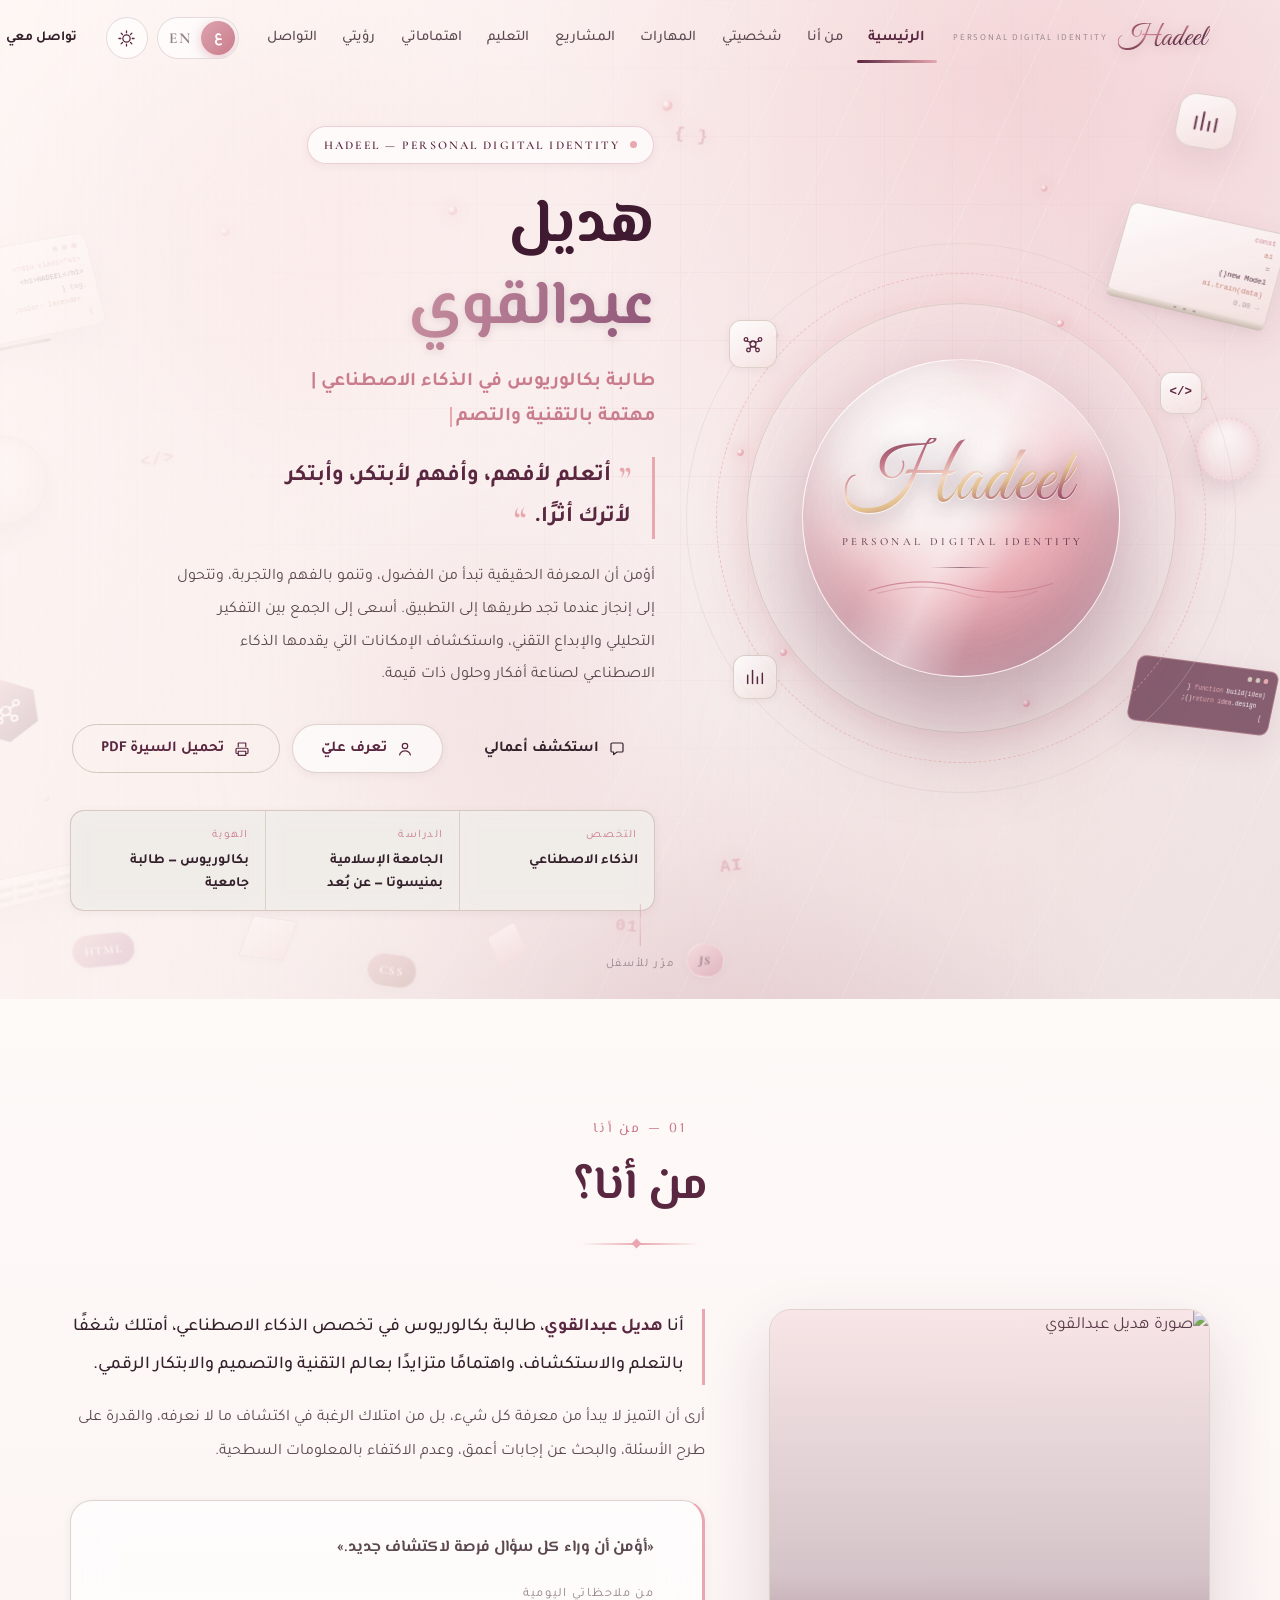
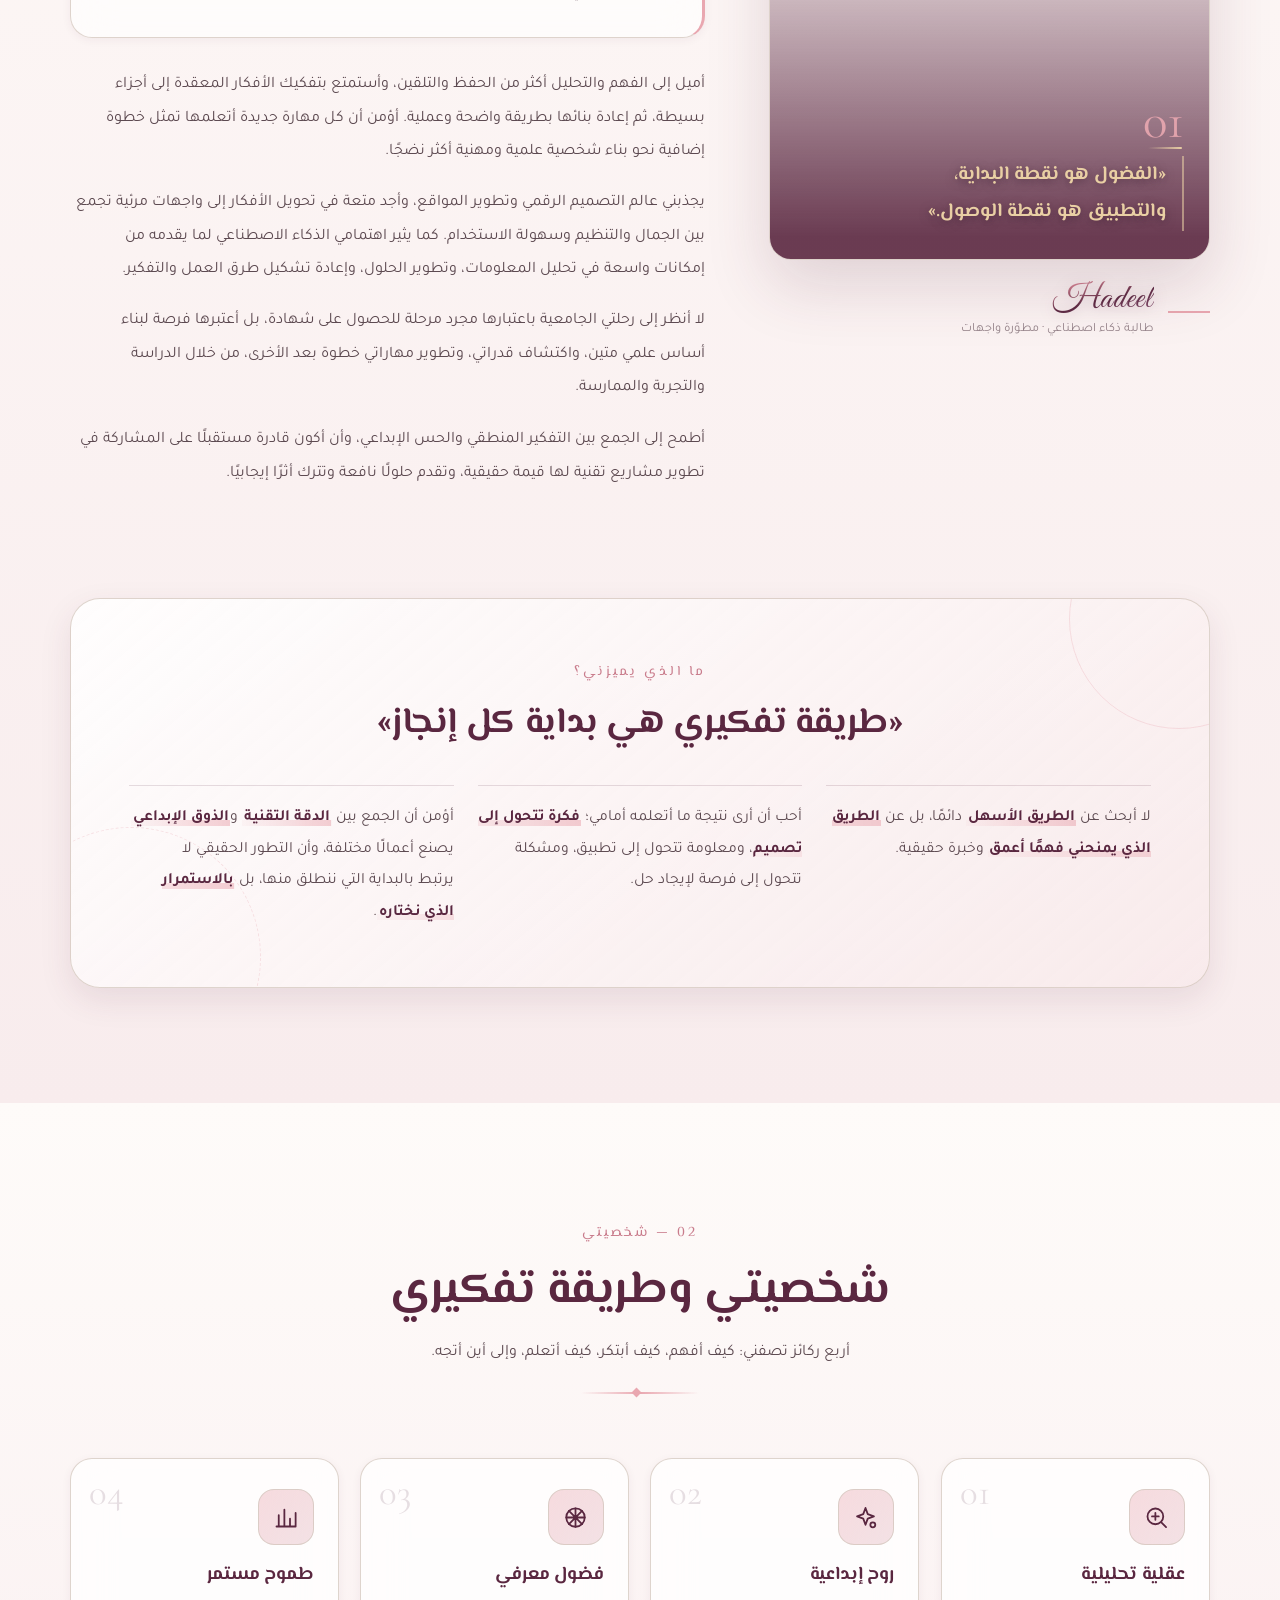
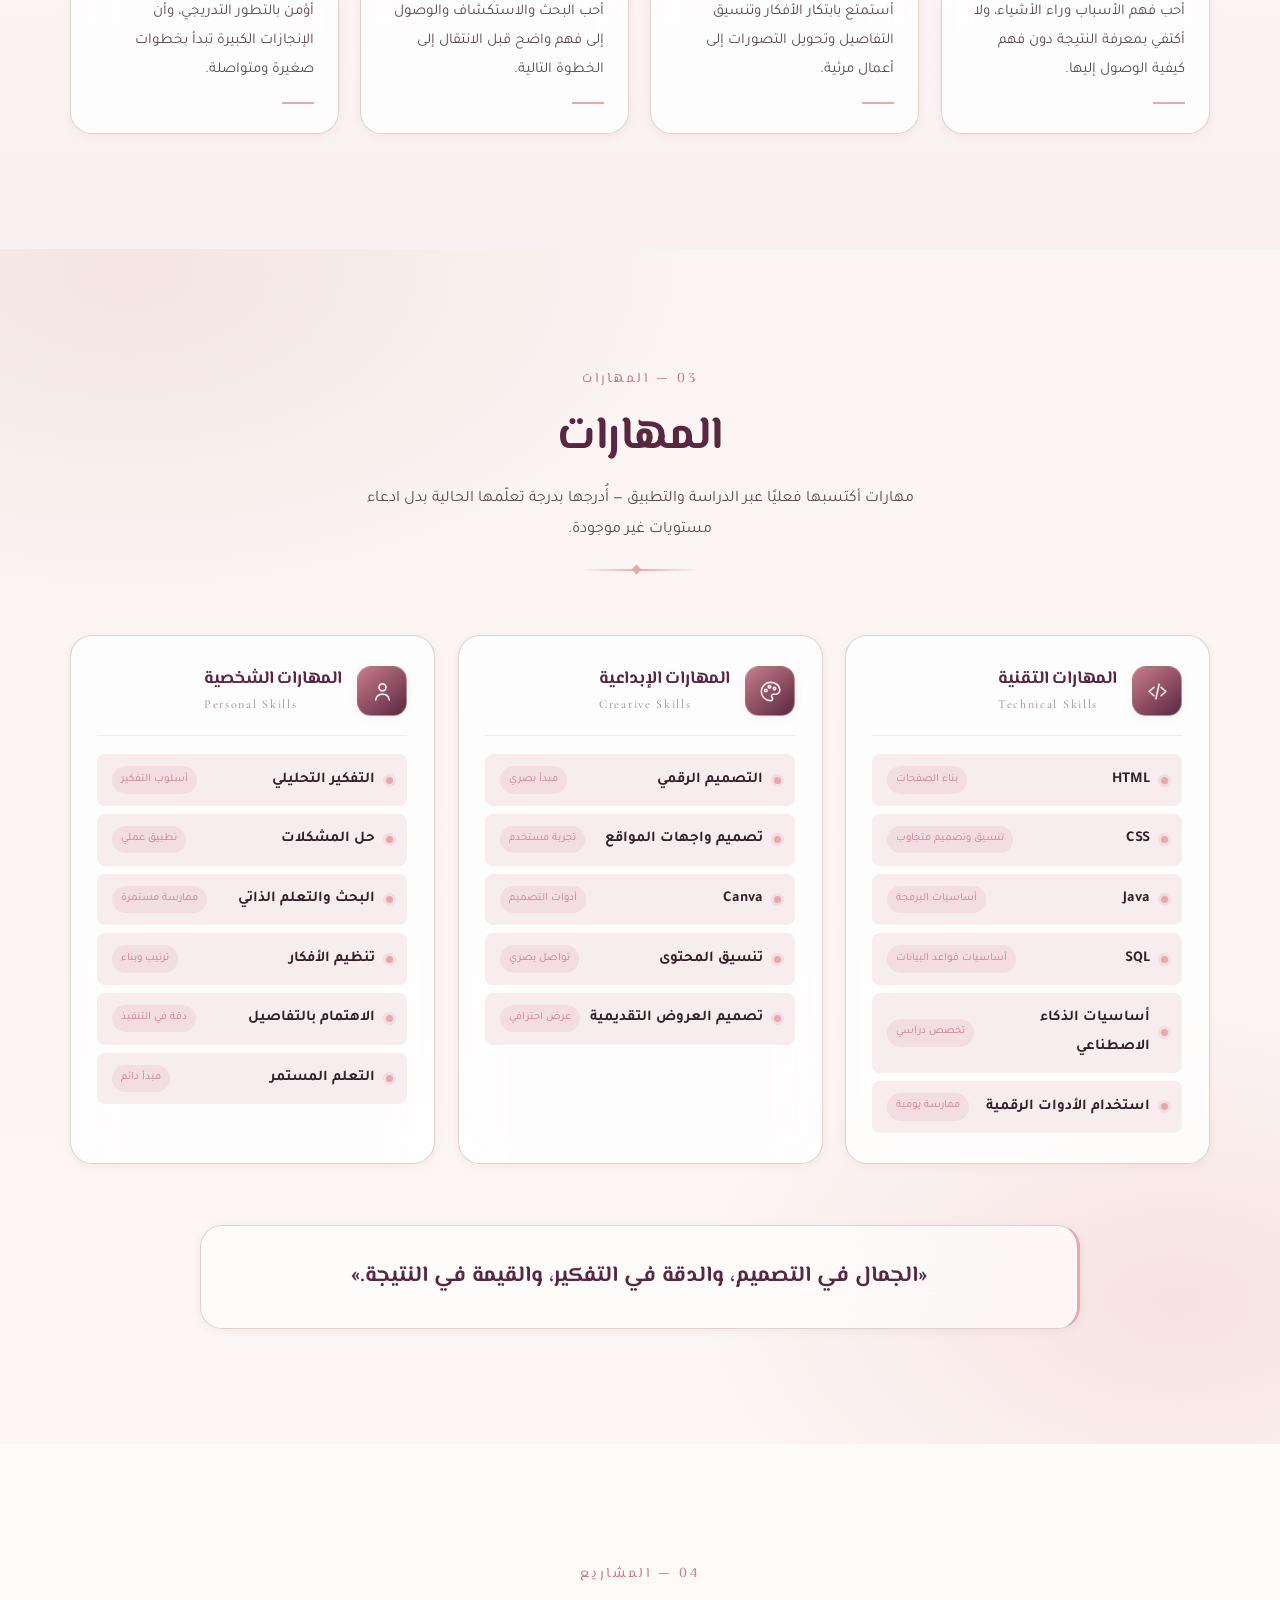
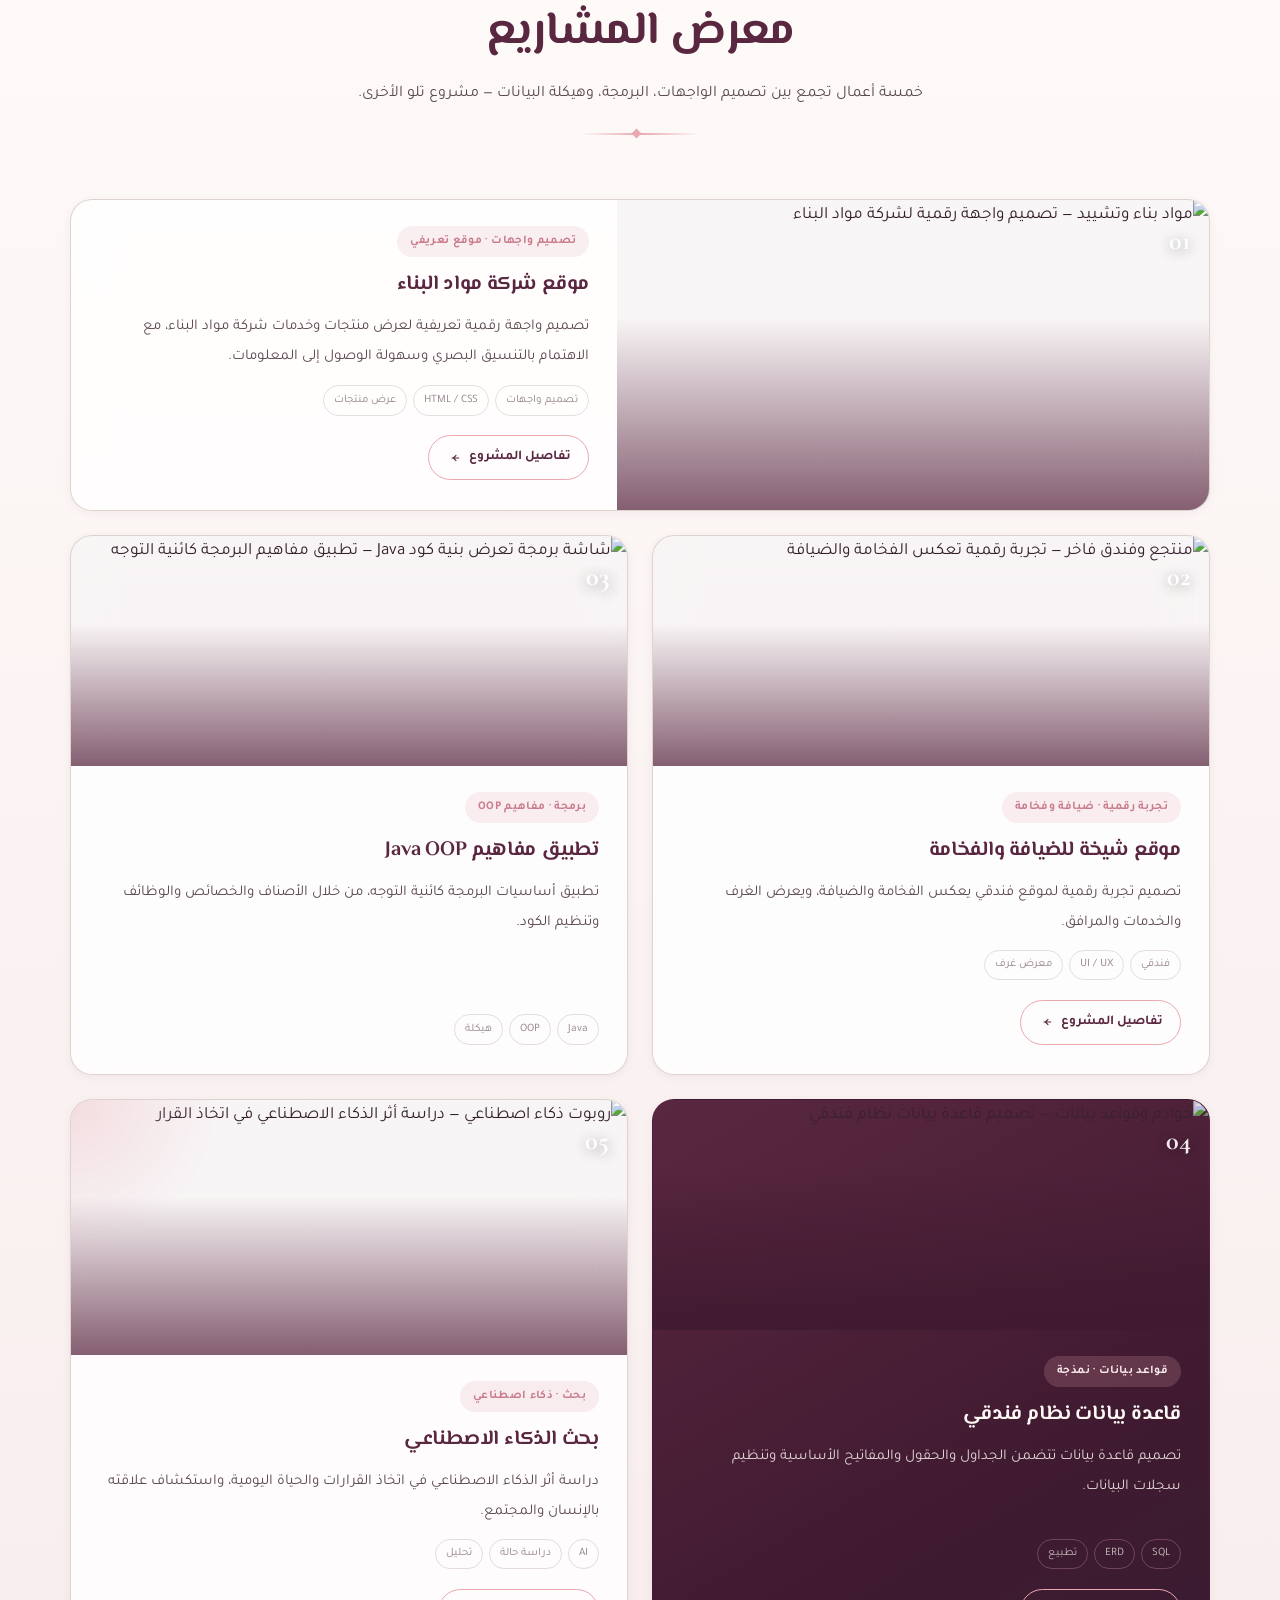
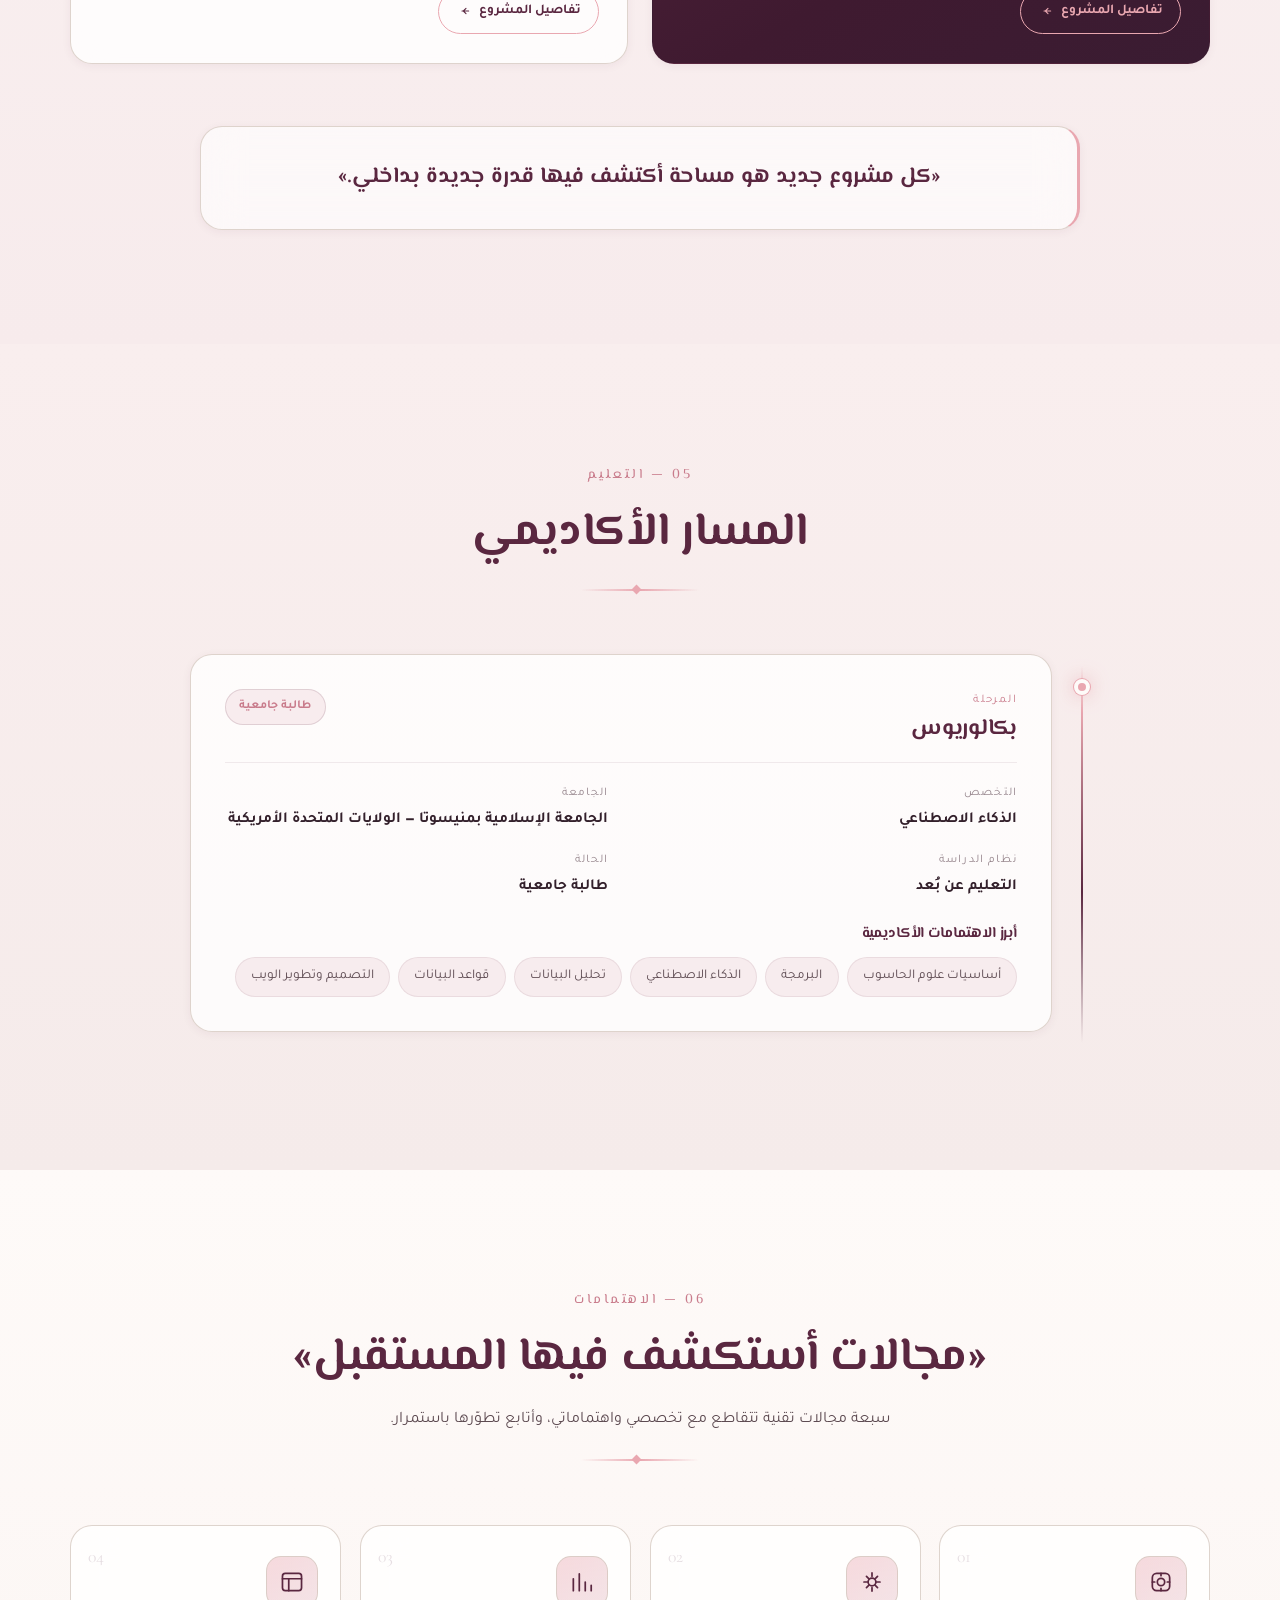
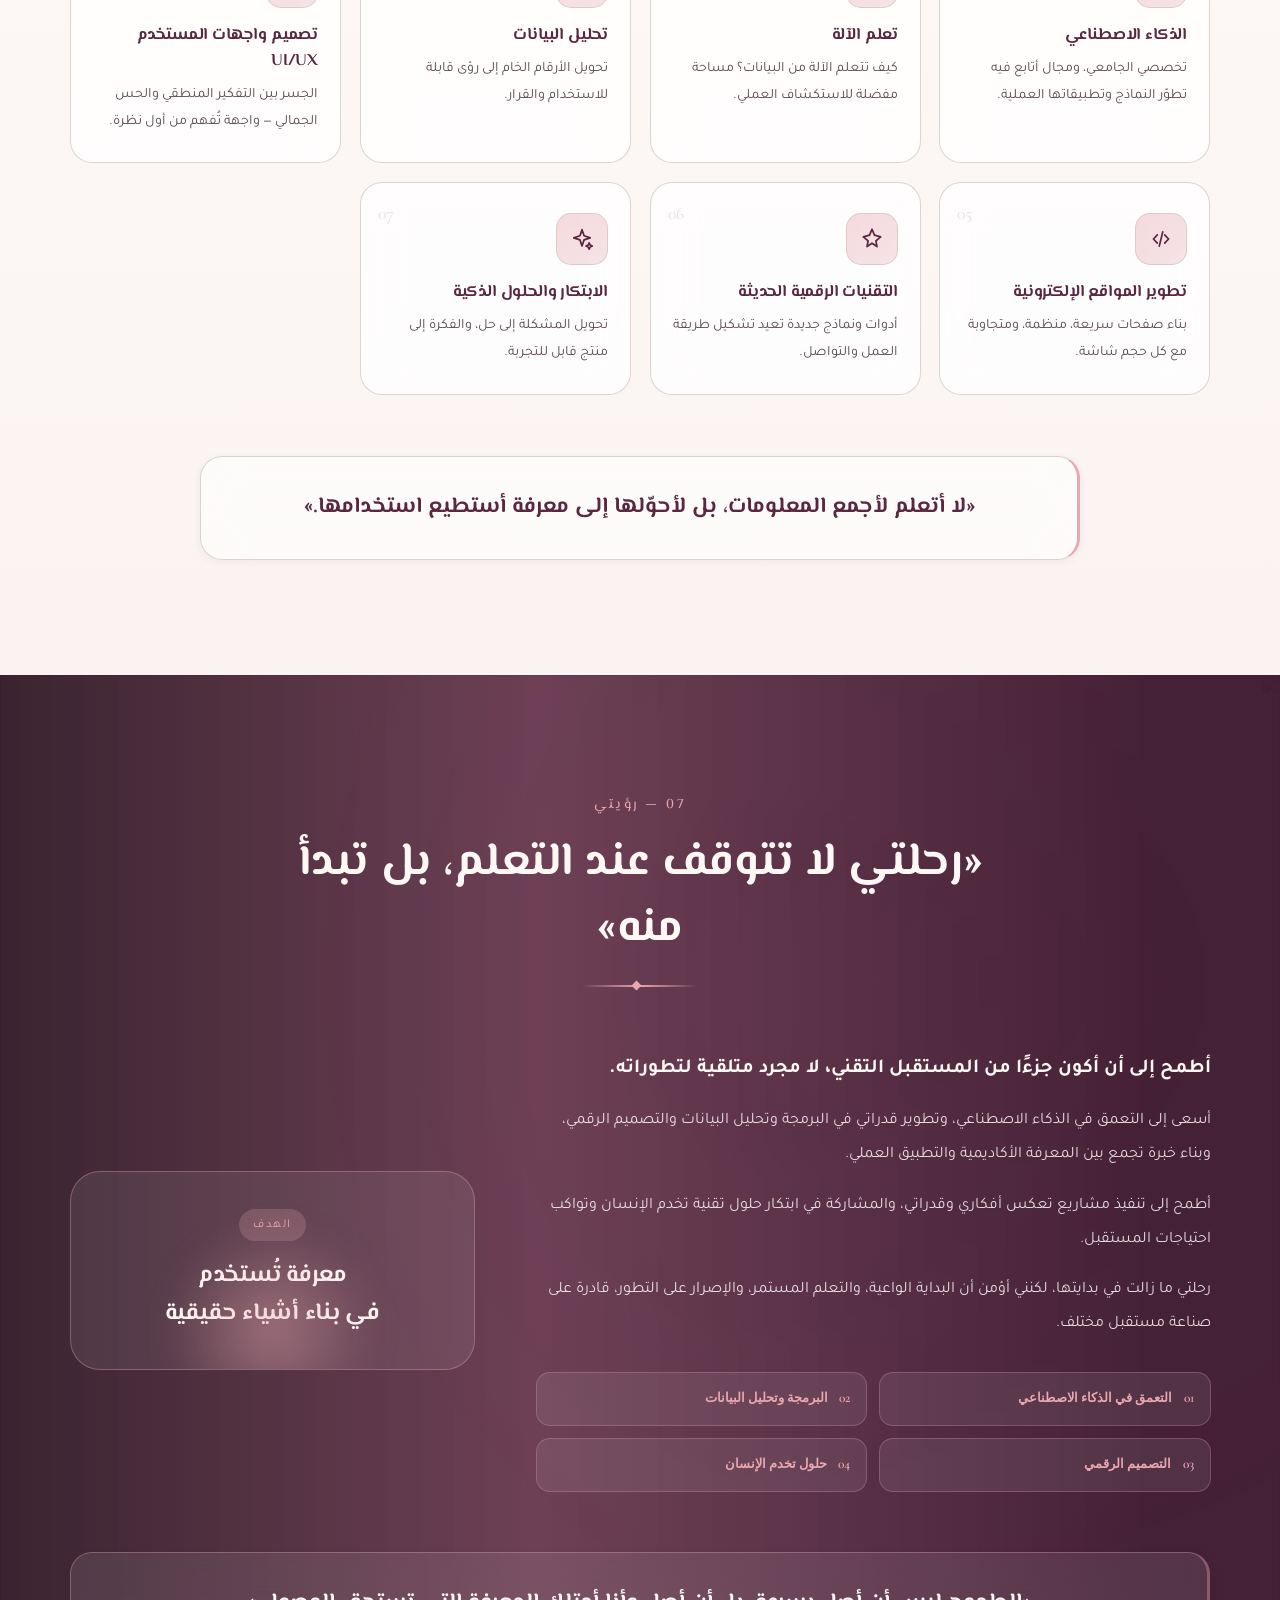
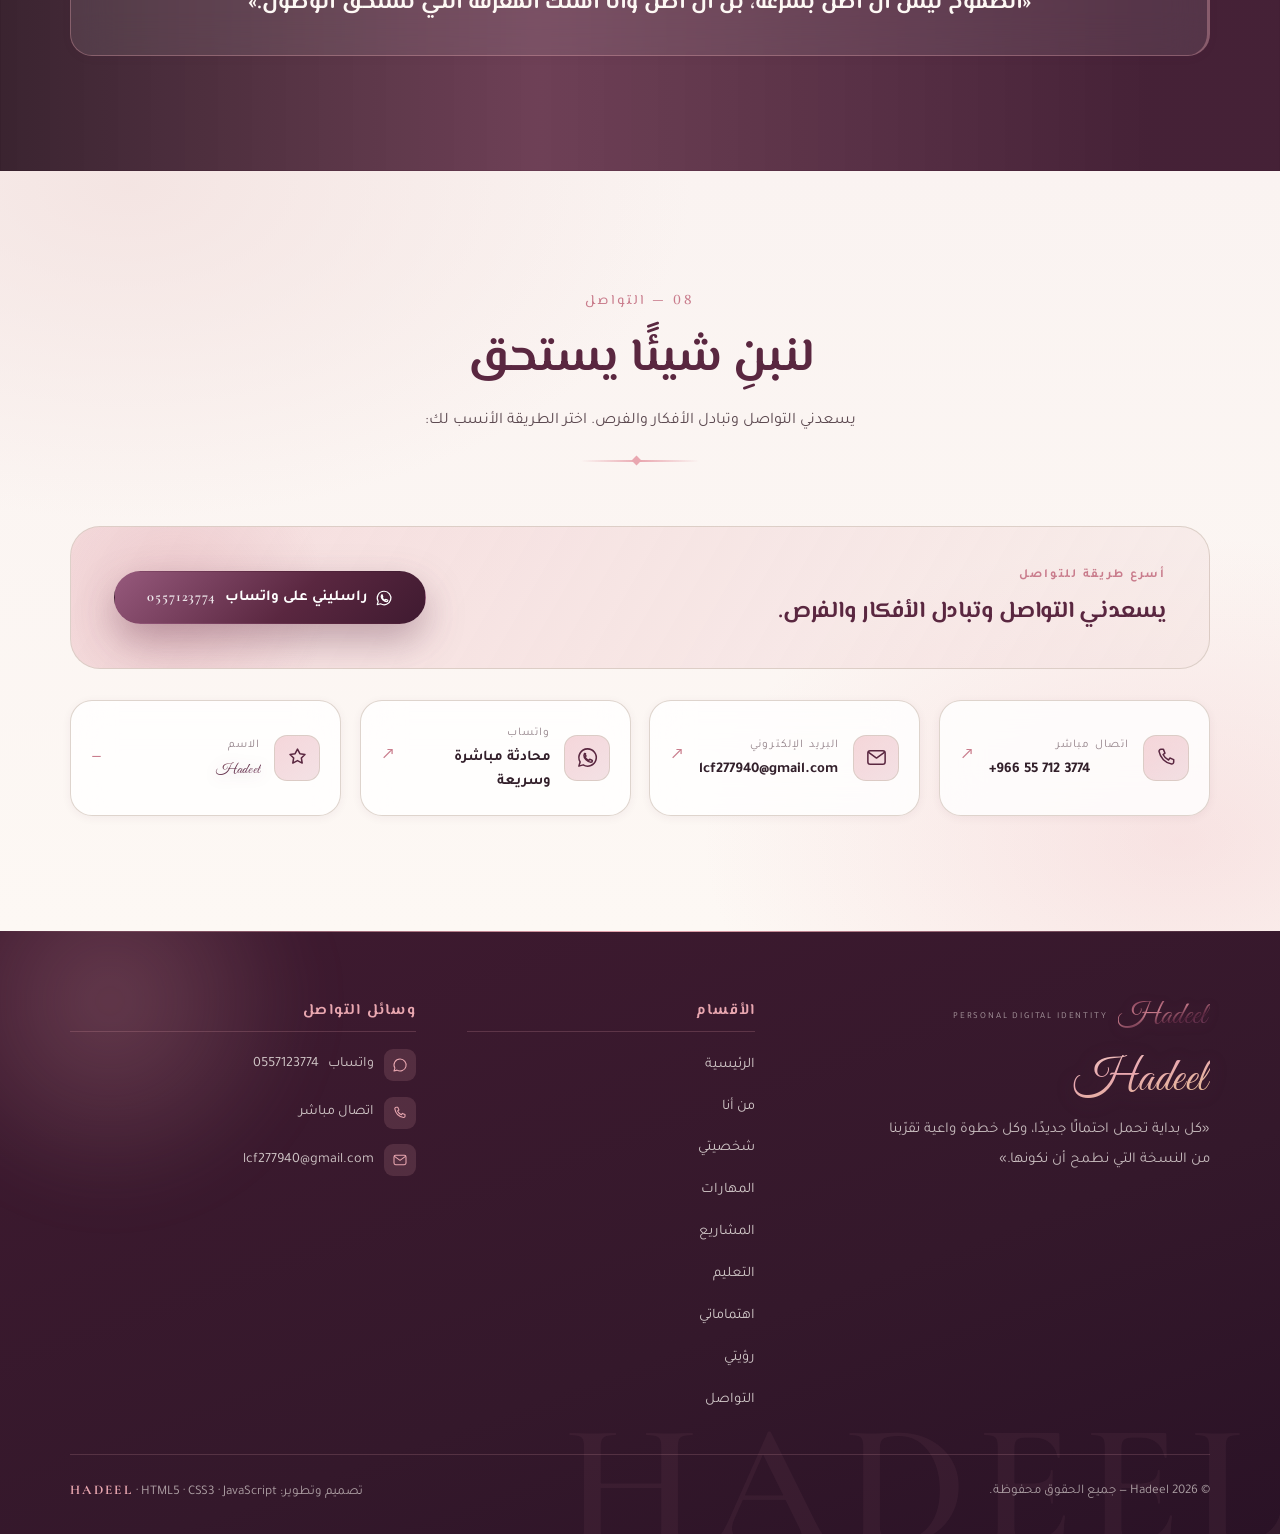
==== commit 09a9bc82: "رفعه 2ضغط الصور" ====
--- a/index.html
+++ b/index.html
@@ -369,7 +369,7 @@
       <!-- العمود البصري — الصورة الشخصية -->
       <aside class="about__aside reveal" data-delay="1">
         <div class="about__visual" data-tilt>
-          <img src="images/profile.jpg" alt="صورة هديل عبدالقوي" loading="lazy" decoding="async" data-i18n-alt="about.visual.alt" />
+          <img src="images/profile.webp" alt="صورة هديل عبدالقوي" loading="lazy" decoding="async" data-i18n-alt="about.visual.alt" />
           <div class="about__visual-overlay" aria-hidden="true"></div>
           <div class="about__visual-text">
             <span class="about__visual-num" aria-hidden="true">01</span>
@@ -695,7 +695,7 @@
       <!-- المشروع الأول — بطاقة عريضة -->
       <article class="project project--wide reveal" data-project="1">
         <div class="project__media">
-          <img src="images/projects/project-building-materials.jpg" alt="مواد بناء وتشييد — تصميم واجهة رقمية لشركة مواد البناء" loading="lazy" decoding="async" data-i18n-alt="projects.p1.alt" />
+          <img src="images/projects/project-building-materials.webp" alt="مواد بناء وتشييد — تصميم واجهة رقمية لشركة مواد البناء" loading="lazy" decoding="async" data-i18n-alt="projects.p1.alt" />
           <span class="project__media-veil" aria-hidden="true"></span>
           <span class="project__counter" aria-hidden="true">01</span>
         </div>
@@ -736,7 +736,7 @@
       <!-- المشروع الثاني — بطاقة رأسية -->
       <article class="project project--tall reveal" data-delay="1" data-project="2">
         <div class="project__media">
-          <img src="images/projects/project-luxury-hospitality.jpg" alt="منتجع وفندق فاخر — تجربة رقمية تعكس الفخامة والضيافة" loading="lazy" decoding="async" data-i18n-alt="projects.p2.alt" />
+          <img src="images/projects/project-luxury-hospitality.webp" alt="منتجع وفندق فاخر — تجربة رقمية تعكس الفخامة والضيافة" loading="lazy" decoding="async" data-i18n-alt="projects.p2.alt" />
           <span class="project__media-veil" aria-hidden="true"></span>
           <span class="project__counter" aria-hidden="true">02</span>
         </div>
@@ -777,7 +777,7 @@
         <div class="project__inner">
           <div class="project__face project__face--front">
             <div class="project__media">
-              <img src="images/projects/project-java-oop.jpg" alt="شاشة برمجة تعرض بنية كود Java — تطبيق مفاهيم البرمجة كائنية التوجه" loading="lazy" decoding="async" data-i18n-alt="projects.p3.alt" />
+              <img src="images/projects/project-java-oop.webp" alt="شاشة برمجة تعرض بنية كود Java — تطبيق مفاهيم البرمجة كائنية التوجه" loading="lazy" decoding="async" data-i18n-alt="projects.p3.alt" />
               <span class="project__media-veil" aria-hidden="true"></span>
               <span class="project__counter" aria-hidden="true">03</span>
             </div>
@@ -827,7 +827,7 @@
       <!-- المشروع الرابع — بطاقة بيانات -->
       <article class="project project--data reveal" data-delay="1" data-project="4">
         <div class="project__media">
-          <img src="images/projects/project-hotel-database.jpg" alt="خوادم وقواعد بيانات — تصميم قاعدة بيانات نظام فندقي" loading="lazy" decoding="async" data-i18n-alt="projects.p4.alt" />
+          <img src="images/projects/project-hotel-database.webp" alt="خوادم وقواعد بيانات — تصميم قاعدة بيانات نظام فندقي" loading="lazy" decoding="async" data-i18n-alt="projects.p4.alt" />
           <span class="project__media-veil" aria-hidden="true"></span>
           <span class="project__counter" aria-hidden="true">04</span>
         </div>
@@ -866,7 +866,7 @@
       <!-- المشروع الخامس — بطاقة بحث -->
       <article class="project project--research reveal" data-delay="2" data-project="5">
         <div class="project__media">
-          <img src="images/projects/project-ai-research.jpg" alt="روبوت ذكاء اصطناعي — دراسة أثر الذكاء الاصطناعي في اتخاذ القرار" loading="lazy" decoding="async" data-i18n-alt="projects.p5.alt" />
+          <img src="images/projects/project-ai-research.webp" alt="روبوت ذكاء اصطناعي — دراسة أثر الذكاء الاصطناعي في اتخاذ القرار" loading="lazy" decoding="async" data-i18n-alt="projects.p5.alt" />
           <span class="project__media-veil" aria-hidden="true"></span>
           <span class="project__counter" aria-hidden="true">05</span>
         </div>
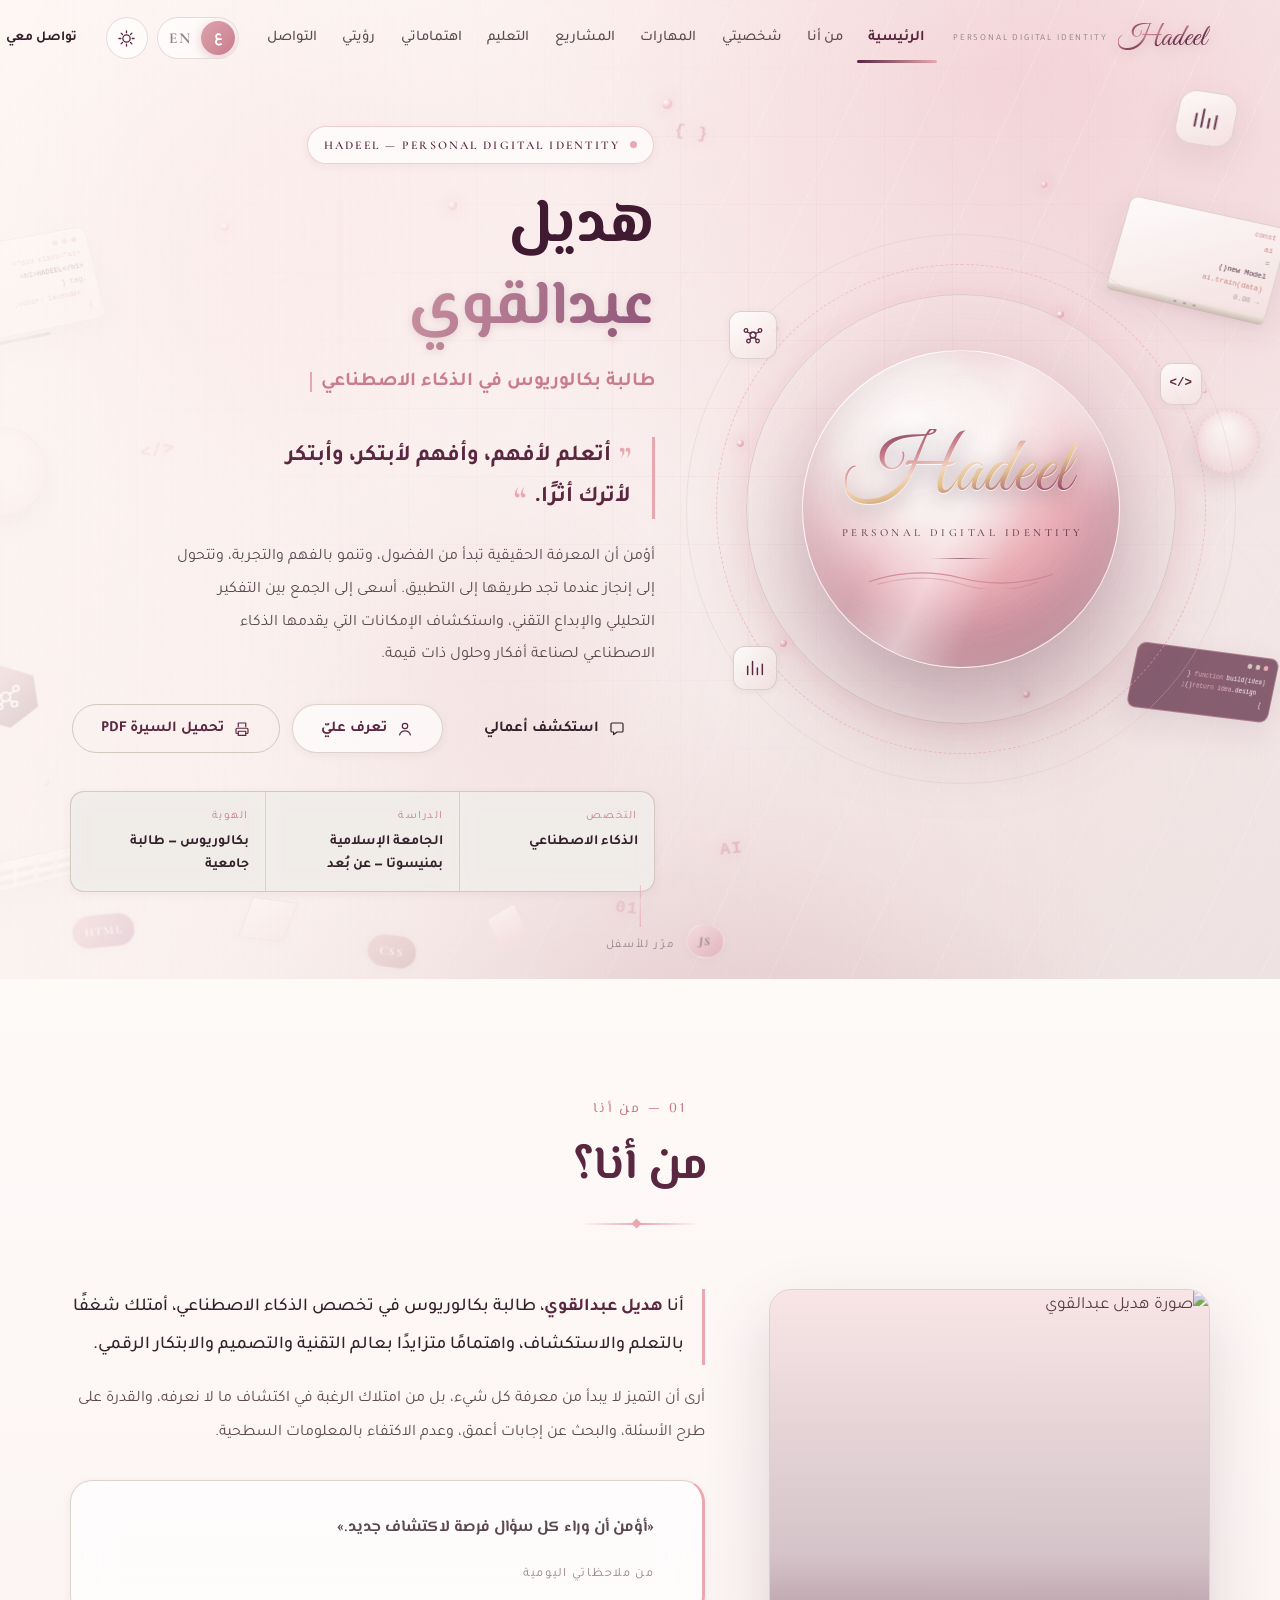
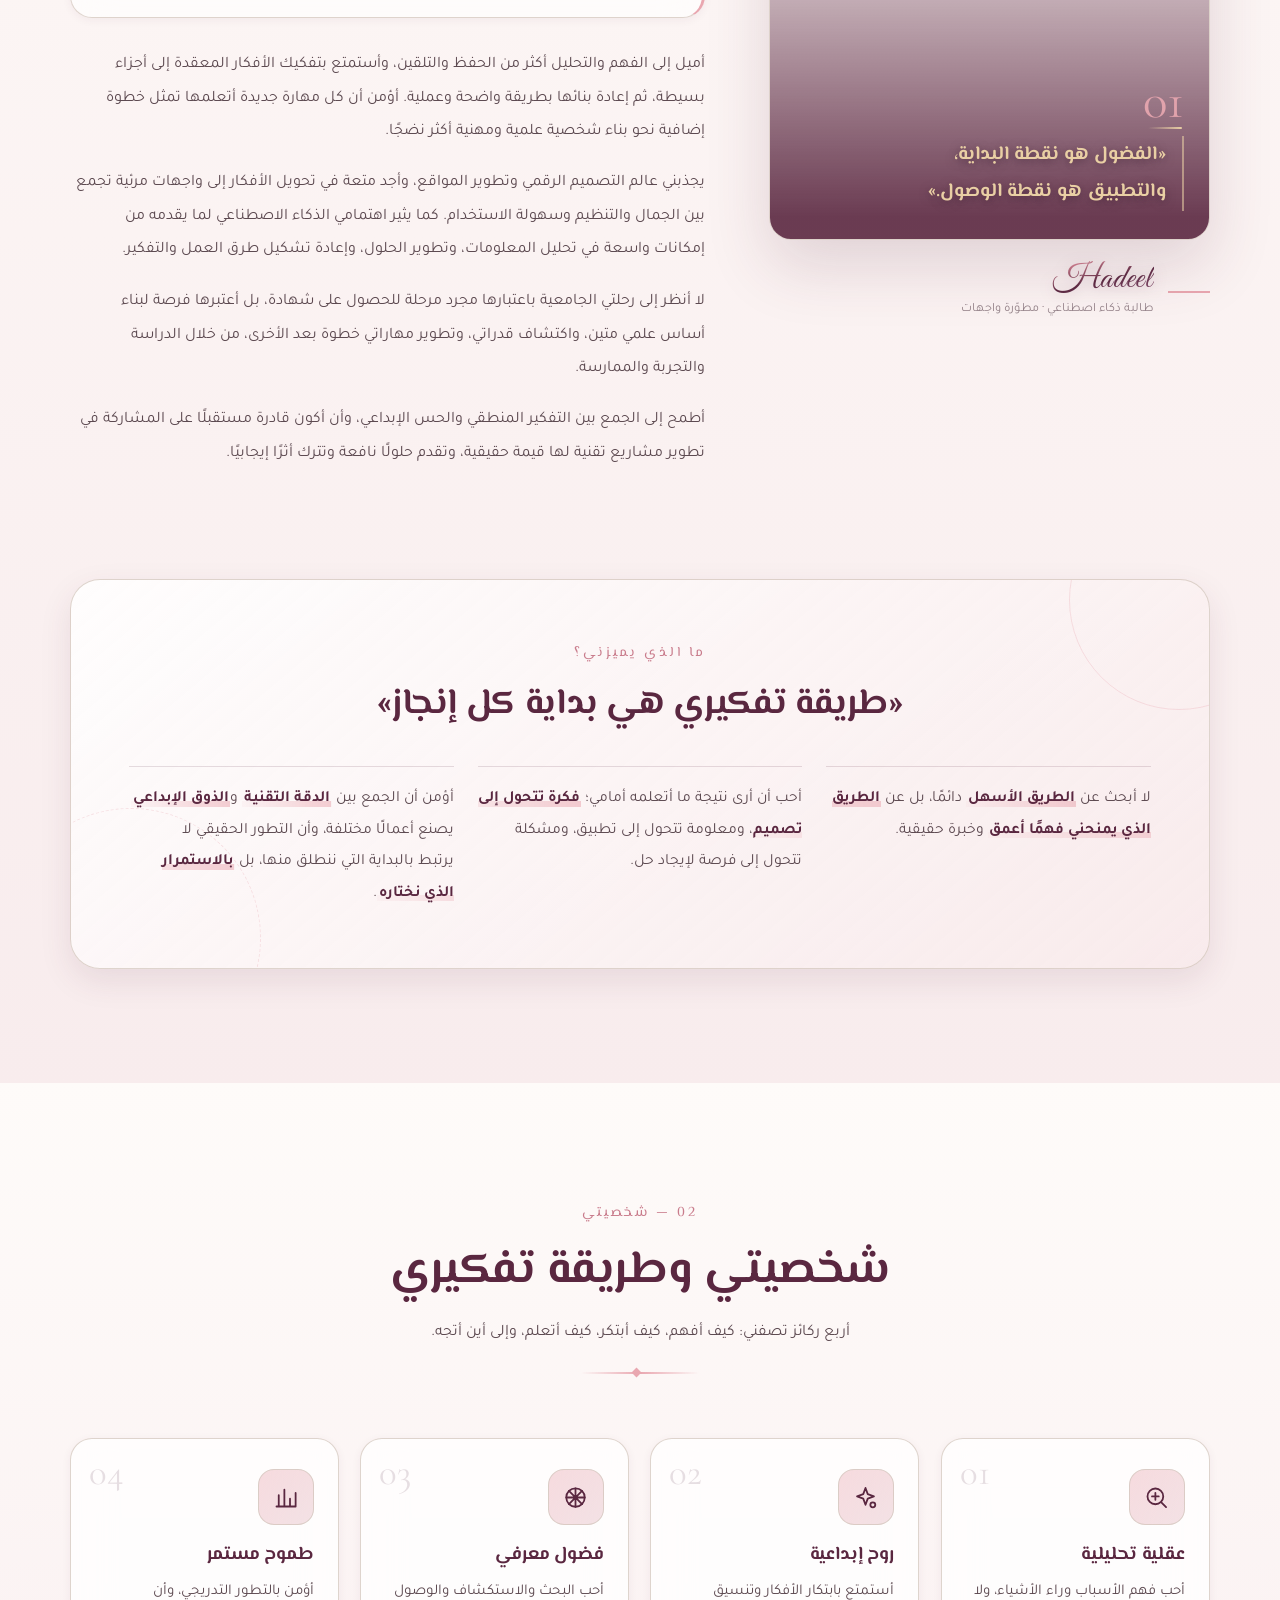
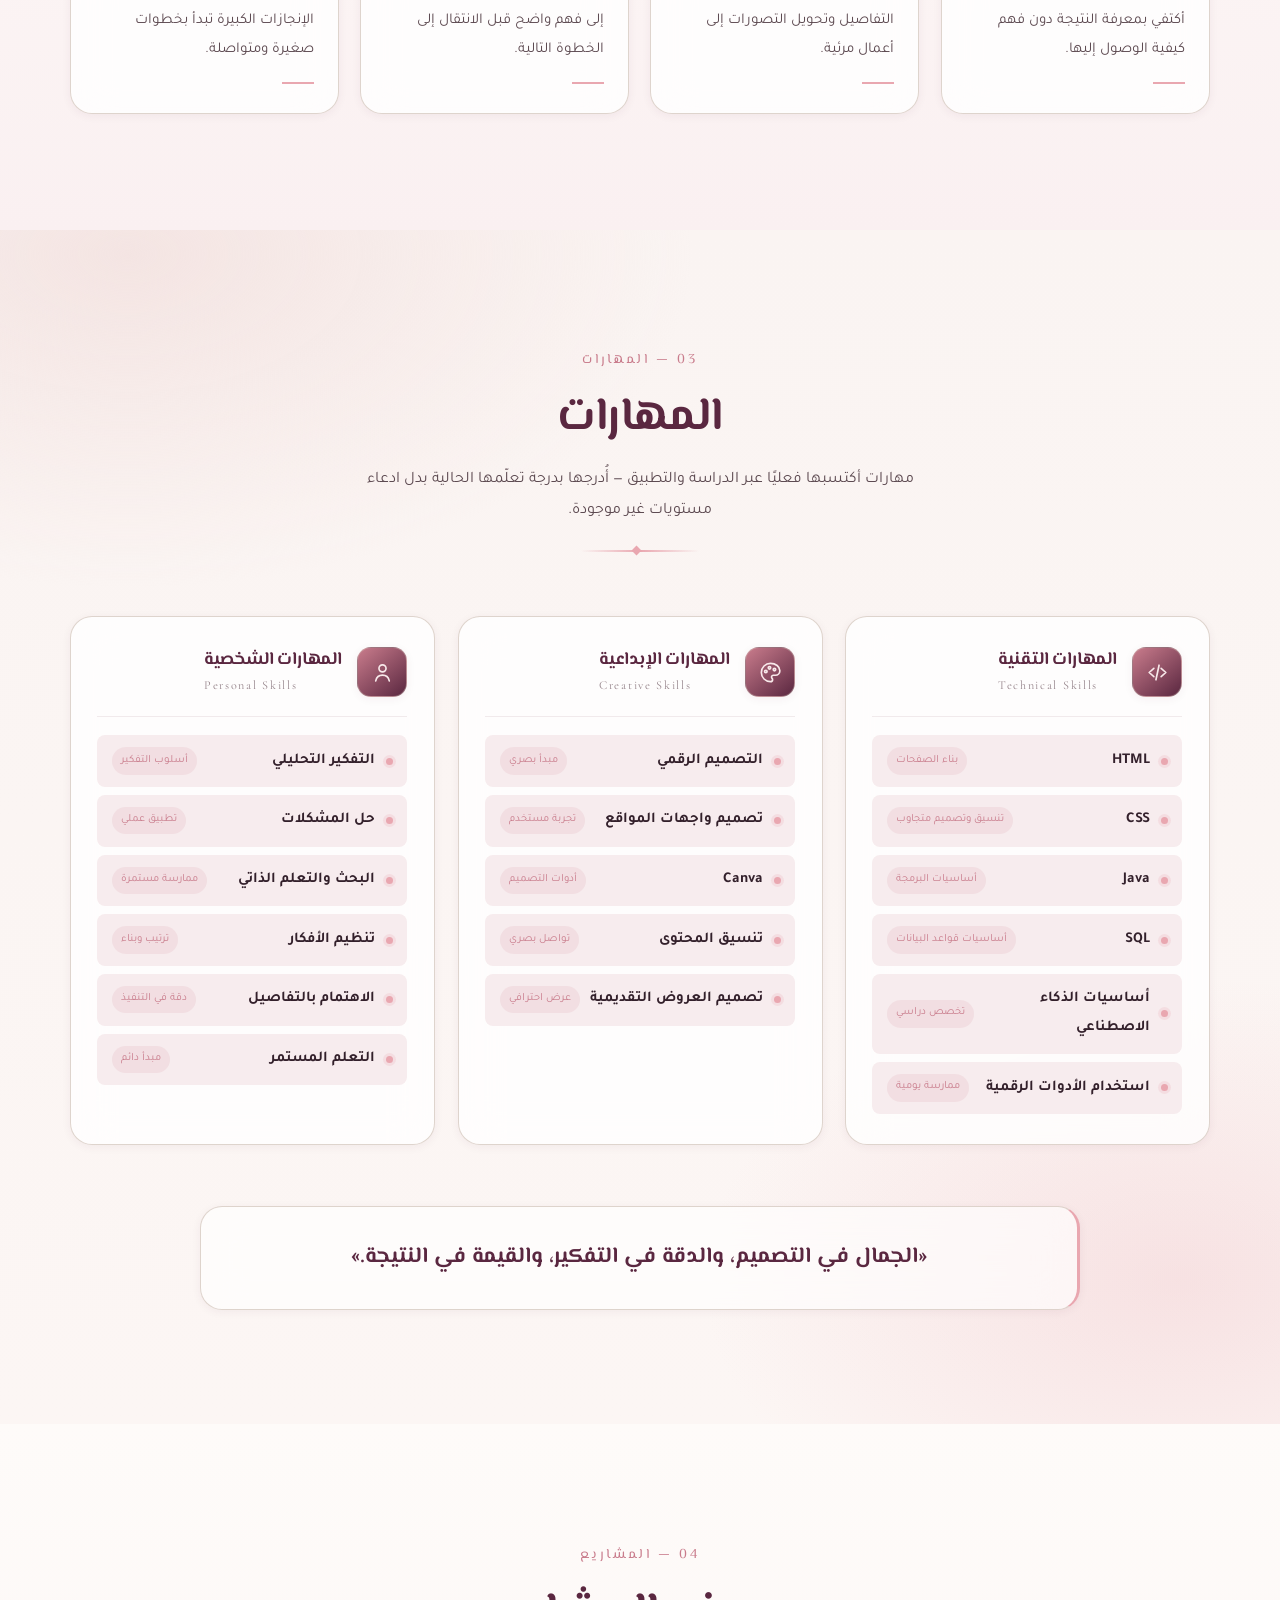
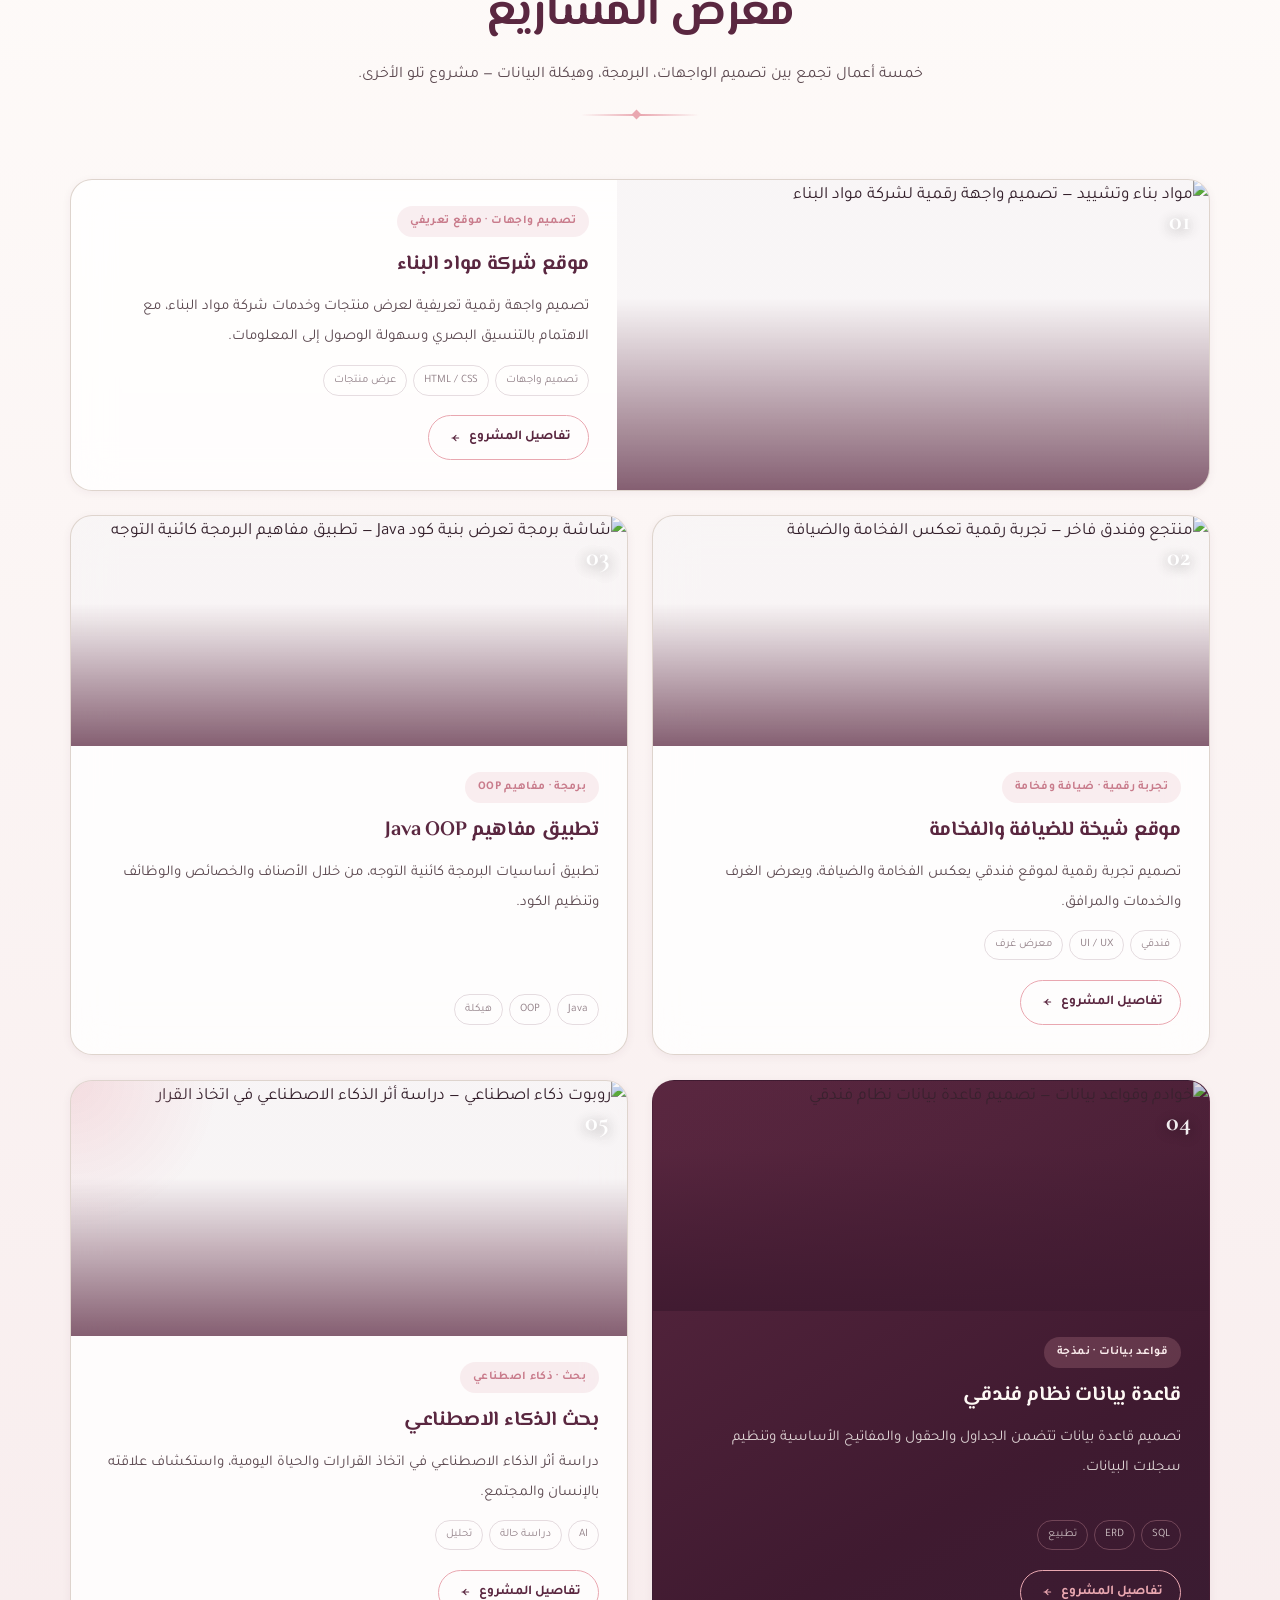
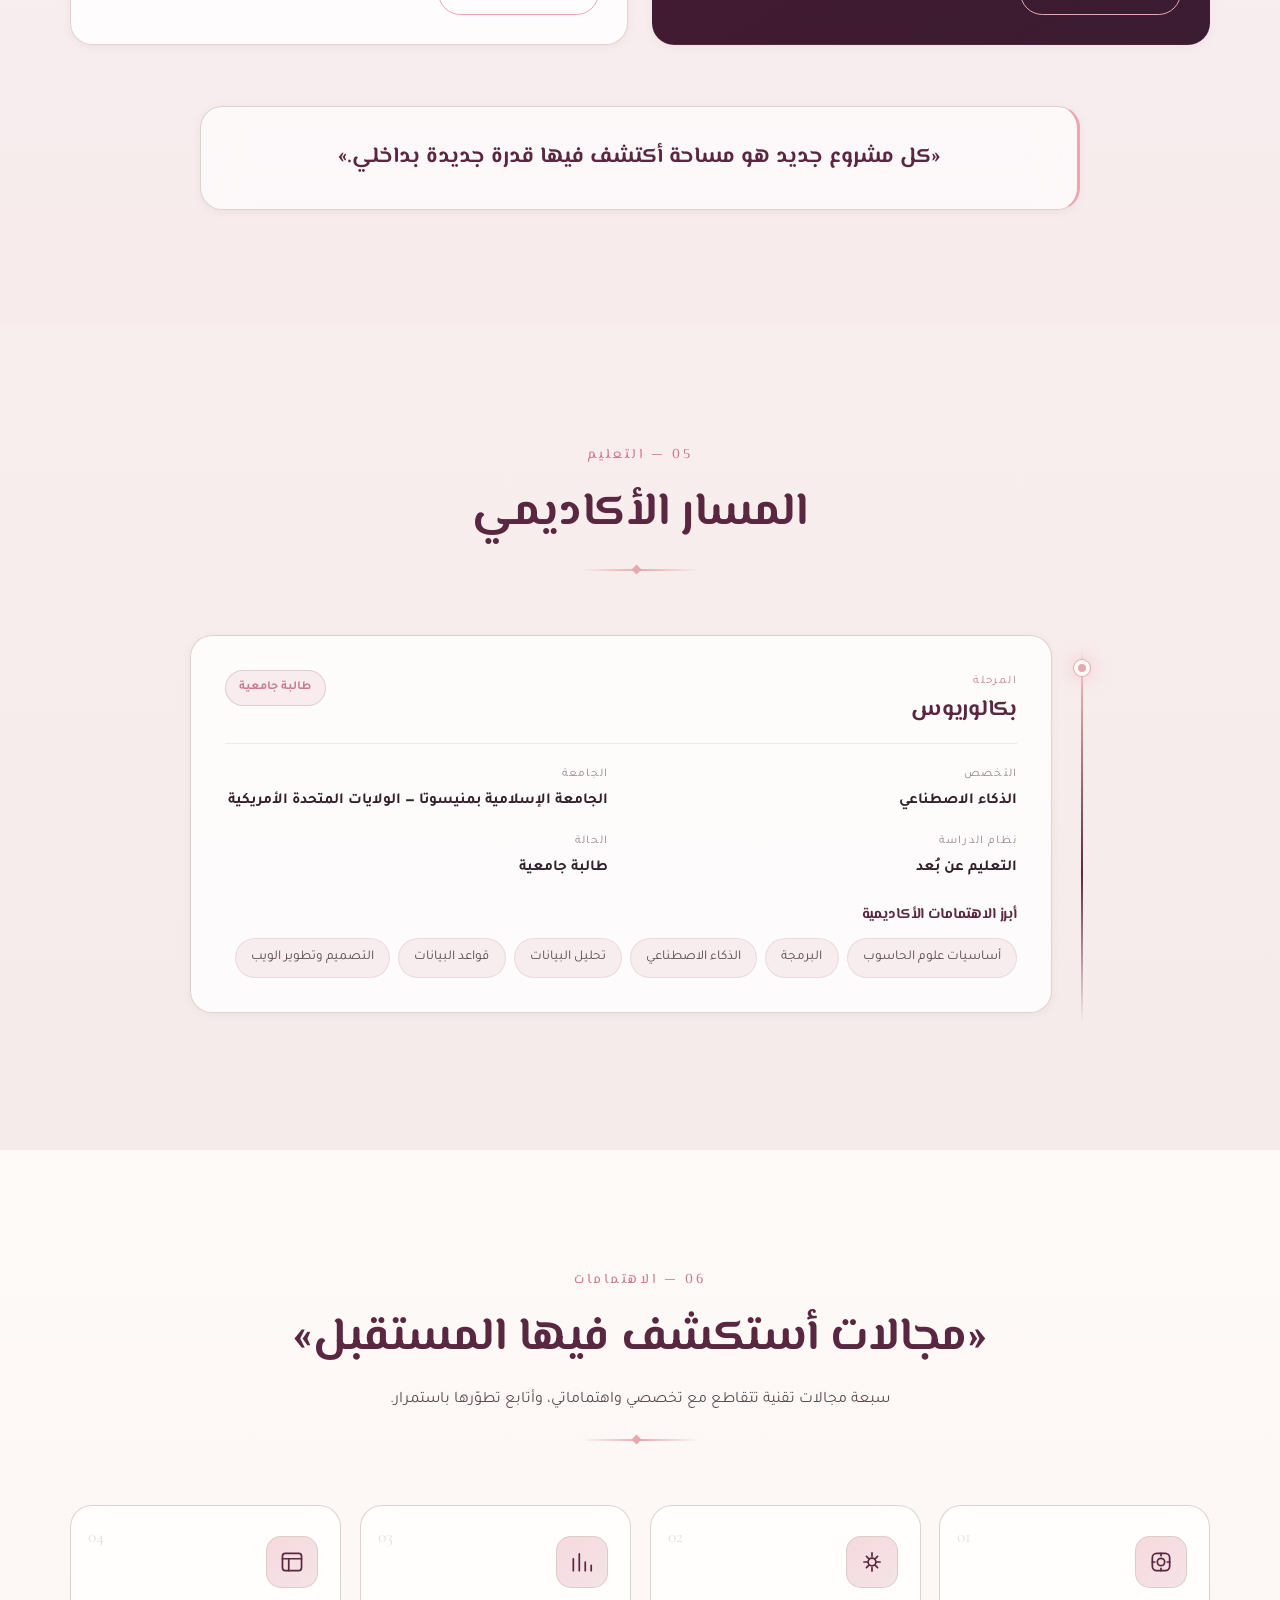
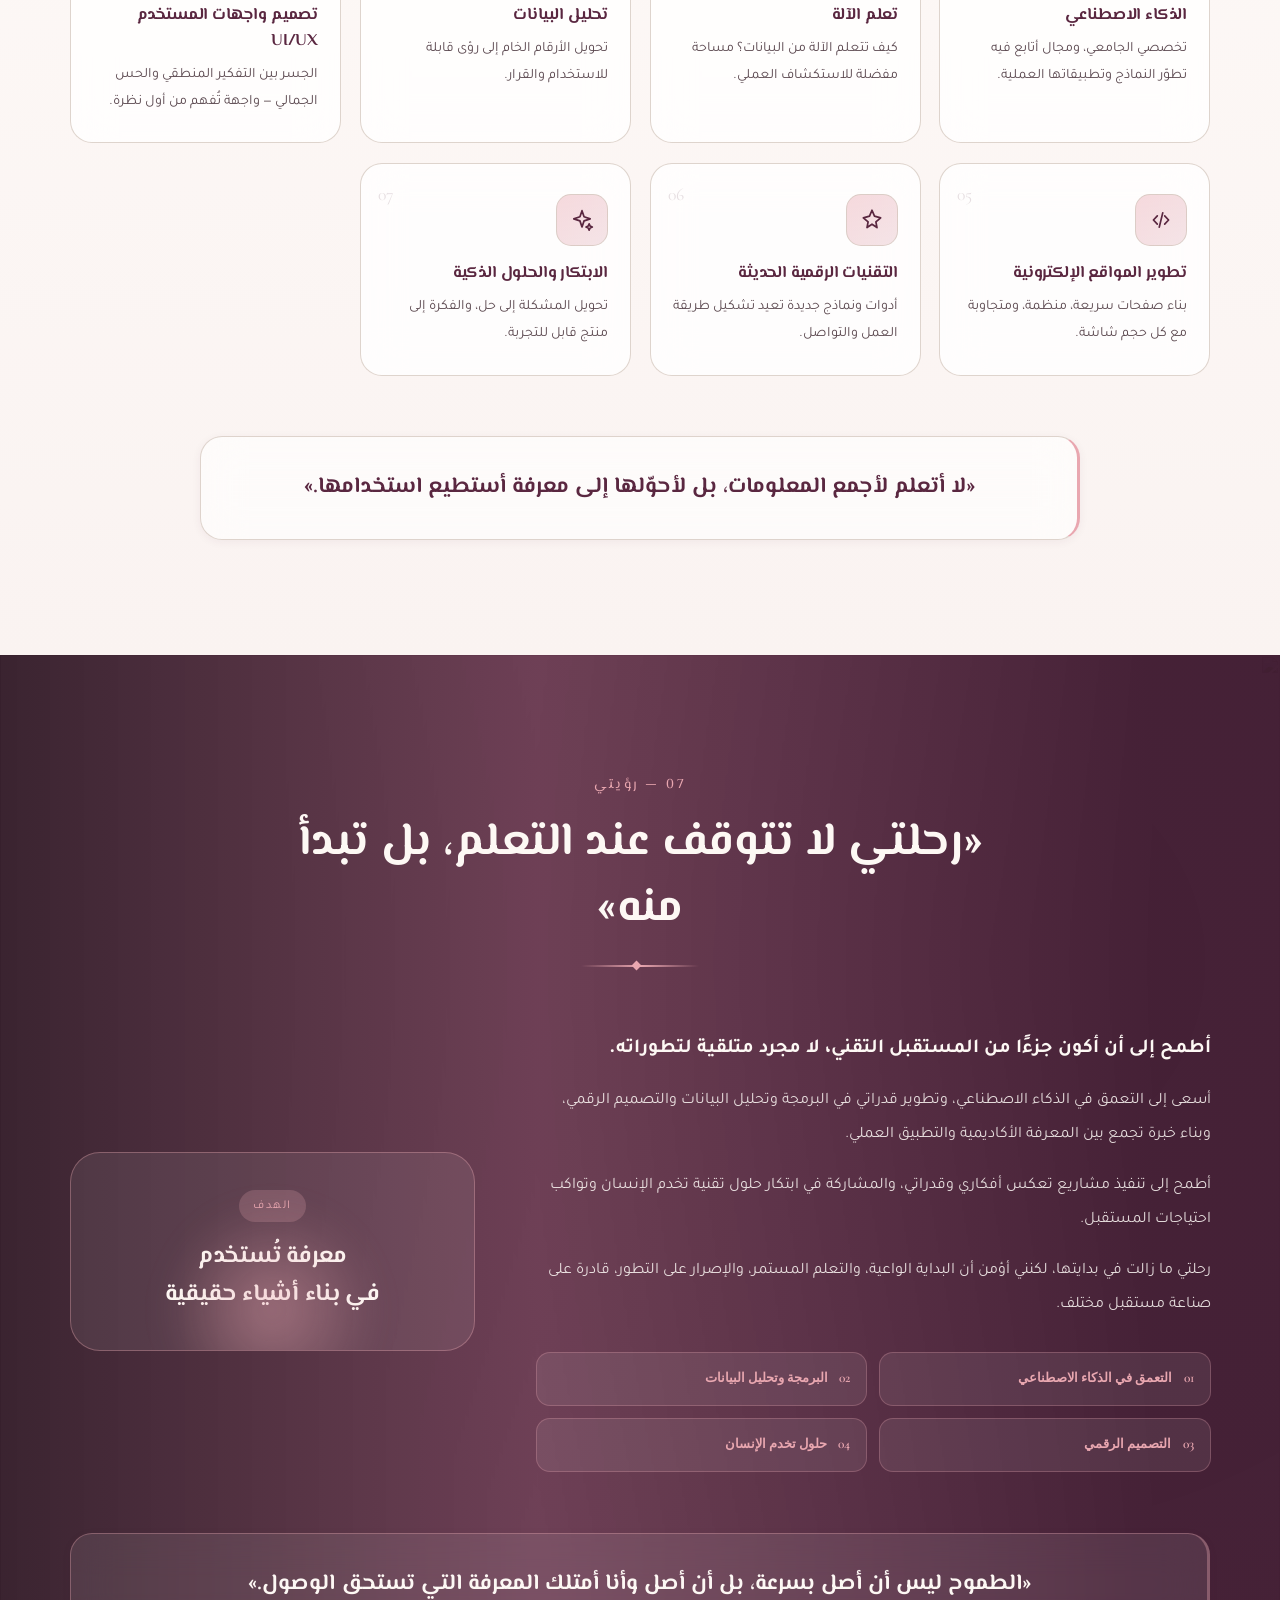
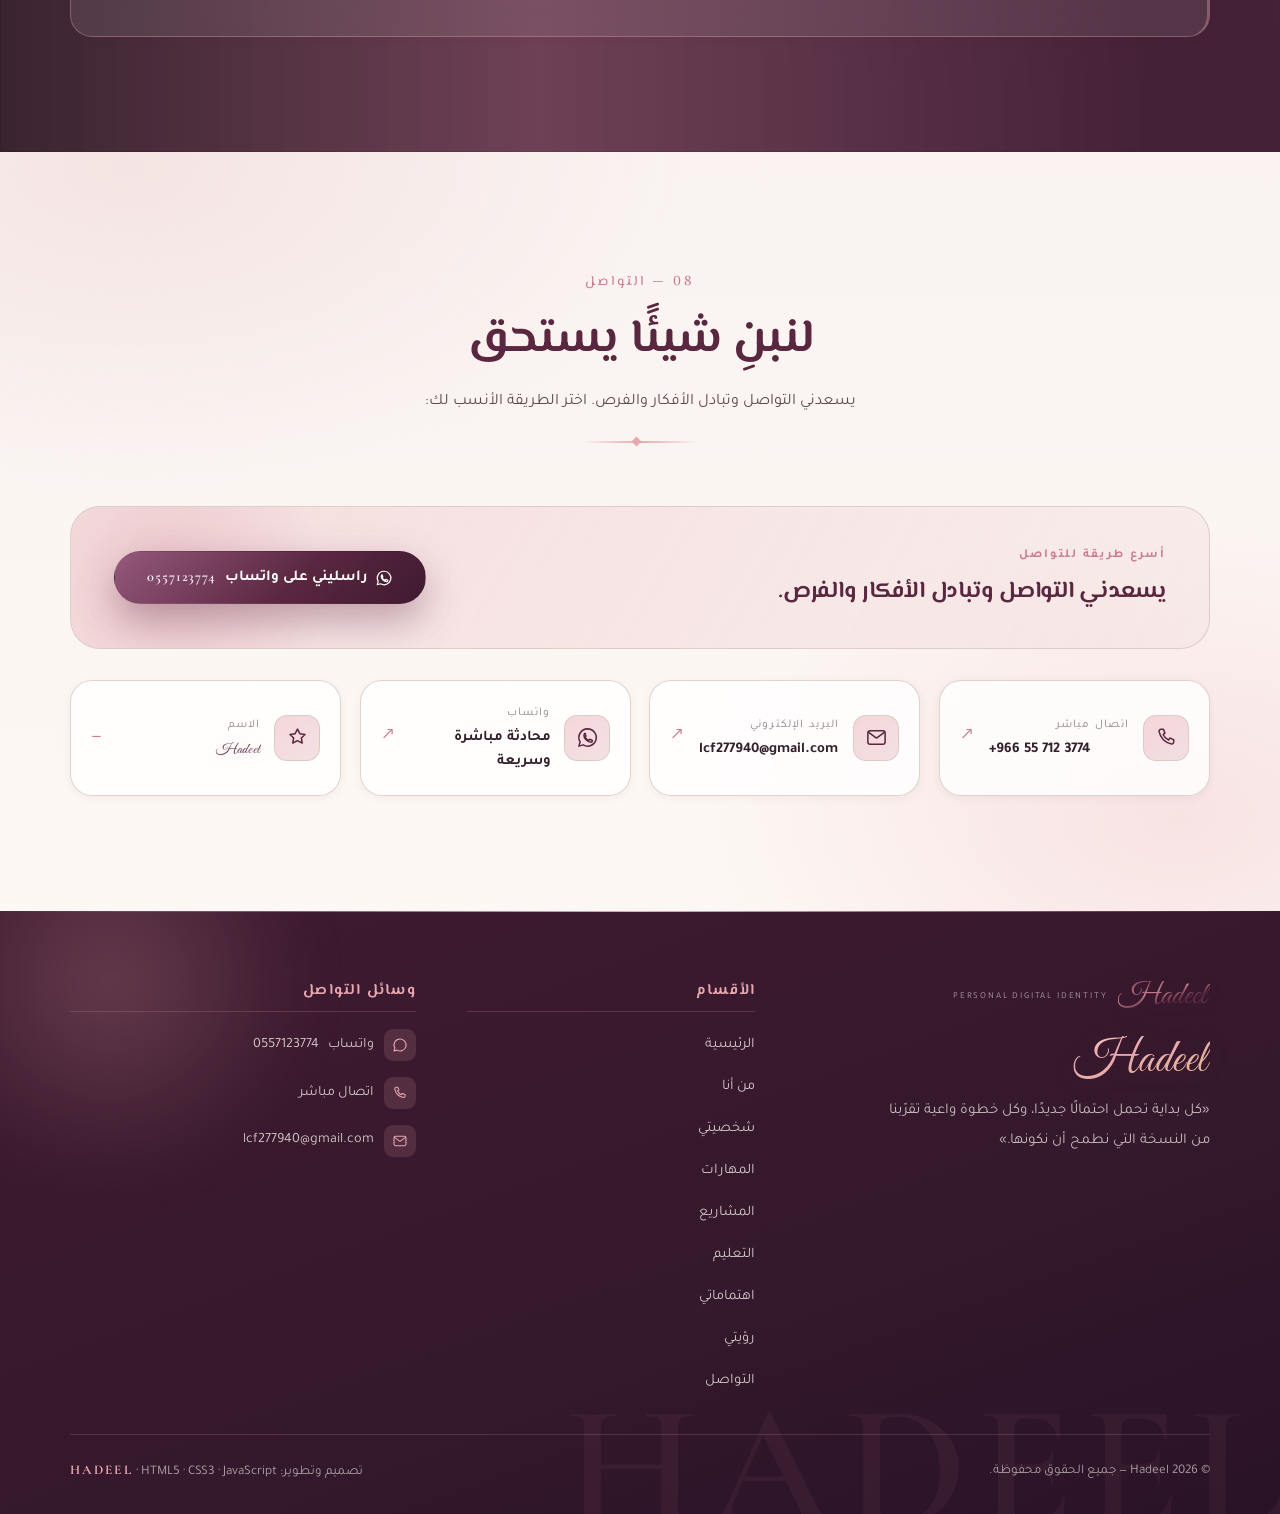
==== commit 5b5670e5: "تاكد من ملف Migrate" ====
--- a/index.html
+++ b/index.html
@@ -18,11 +18,11 @@
 <meta property="og:locale:alternate" content="en_US" />
 <meta property="og:title" content="Hadeel | HADEEL — Personal Digital Identity" id="ogTitle" />
 <meta property="og:description" content="طالبة بكالوريوس في الذكاء الاصطناعي | مهتمة بالتقنية والتصميم الرقمي." id="ogDescription" />
-<meta property="og:image" content="images/backgrounds/hero-tech.jpg" />
+<meta property="og:image" content="images/backgrounds/hero-tech.webp" />
 <meta name="twitter:card" content="summary_large_image" />
 <meta name="twitter:title" content="Hadeel | HADEEL Portfolio" id="twTitle" />
 <meta name="twitter:description" content="سيرة ذاتية رقمية فاخرة تجمع بين الفكر الأكاديمي والطموح التقني." id="twDescription" />
-<meta name="twitter:image" content="images/backgrounds/hero-tech.jpg" />
+<meta name="twitter:image" content="images/backgrounds/hero-tech.webp" />
 
 <!-- ============ Favicon ============ -->
 <link rel="icon" type="image/png" href="favicon.png" />
@@ -1064,7 +1064,7 @@
      ============================================================ -->
 <section class="section section--vision" id="vision" aria-labelledby="visionTitle">
   <div class="vision__bg" aria-hidden="true">
-    <img src="images/backgrounds/vision-future.jpg" alt="" loading="lazy" decoding="async" />
+    <img src="images/backgrounds/vision-future.webp" alt="" loading="lazy" decoding="async" />
     <span class="vision__veil"></span>
   </div>
 
